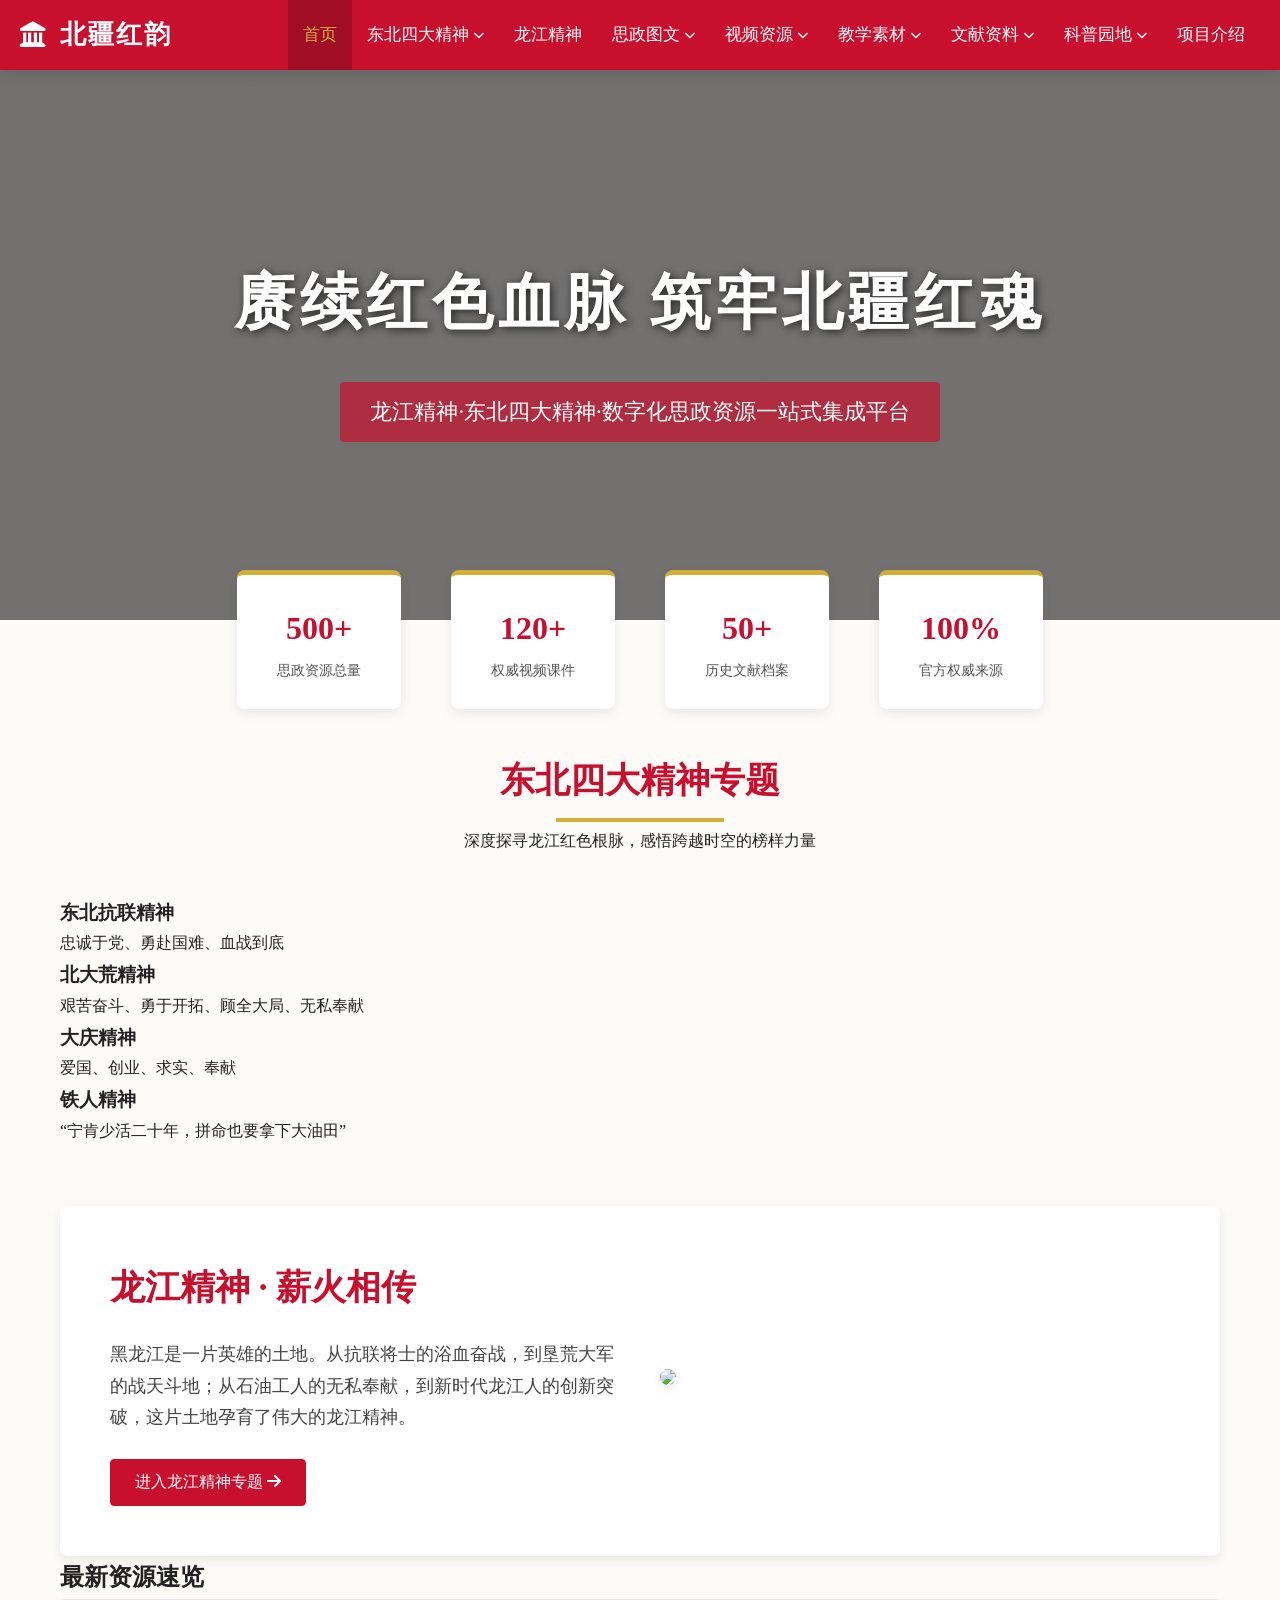
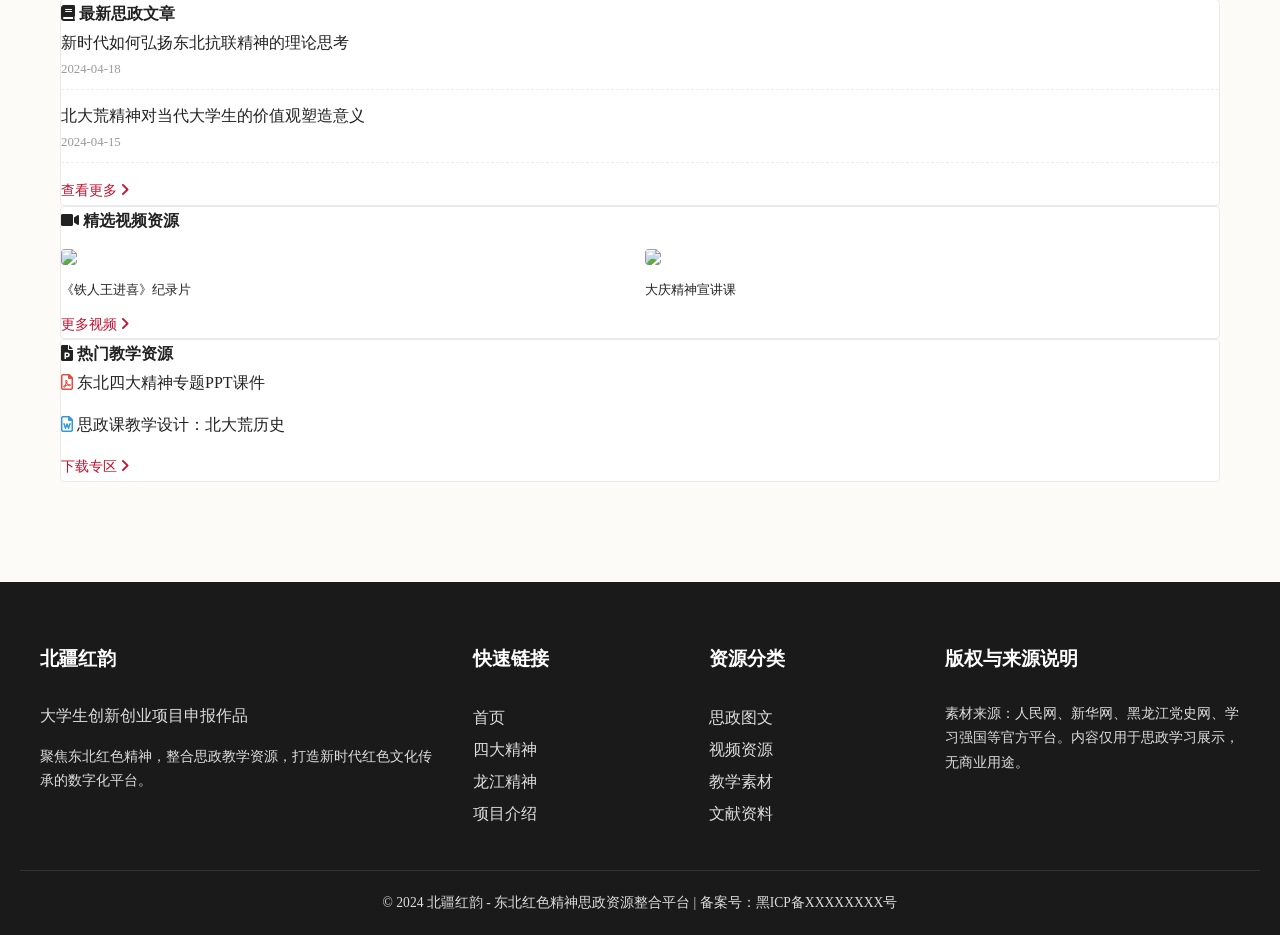
==== index.html @ 24bd0aeb "Initial commit: 北疆红韵大创项目代码" ====
<!DOCTYPE html>
<html lang="zh-CN">
<head>
    <meta charset="UTF-8">
    <meta name="viewport" content="width=device-width, initial-scale=1.0">
    <title>北疆红韵 —— 东北红色精神思政资源整合平台</title>
    <link rel="stylesheet" href="css/style.css">
    <link rel="stylesheet" href="https://cdnjs.cloudflare.com/ajax/libs/font-awesome/6.0.0/css/all.min.css">
    <style>
        /* 首页特有样式 */
        .hero-banner {
            height: 550px;
            background: linear-gradient(rgba(0,0,0,0.55), rgba(0,0,0,0.55)), url('https://images.unsplash.com/photo-1518111713580-07718e268a71?q=80&w=2070&auto=format&fit=crop') center/cover;
            display: flex;
            flex-direction: column;
            justify-content: center;
            align-items: center;
            color: white;
            text-align: center;
            padding: 0 1rem;
        }

        .hero-banner h1 {
            font-size: 3.8rem;
            margin-bottom: 1.5rem;
            text-shadow: 2px 2px 8px rgba(0,0,0,0.7);
            font-weight: 900;
            letter-spacing: 5px;
        }

        .hero-banner p {
            font-size: 1.4rem;
            max-width: 900px;
            background: rgba(200, 16, 46, 0.7);
            padding: 10px 30px;
            border-radius: 4px;
        }

        .quick-stats {
            display: flex;
            justify-content: center;
            gap: 50px;
            margin-top: -50px;
            position: relative;
            z-index: 10;
        }

        .stat-item {
            background: var(--white);
            padding: 25px 40px;
            border-radius: 8px;
            box-shadow: var(--shadow);
            text-align: center;
            border-top: 5px solid var(--secondary-gold);
        }

        .stat-item h3 { font-size: 2rem; color: var(--primary-red); }
        .stat-item p { color: var(--text-mid); font-size: 0.9rem; }
    </style>
</head>
<body>

    <!-- 导航栏 -->
    <nav class="navbar">
        <div class="nav-container">
            <a href="index.html" class="nav-logo">
                <i class="fas fa-landmark"></i> 北疆红韵
            </a>
            <ul class="nav-links">
                <li class="nav-item"><a href="index.html" class="active">首页</a></li>
                <li class="nav-item">
                    <a href="spirit-anti-japanese.html">东北四大精神 <i class="fas fa-chevron-down" style="font-size: 0.7rem; margin-left: 5px;"></i></a>
                    <div class="dropdown-menu">
                        <a href="spirit-anti-japanese.html">抗联精神</a>
                        <a href="spirit-beidahuang.html">北大荒精神</a>
                        <a href="spirit-daqing.html">大庆精神</a>
                        <a href="spirit-ironman.html">铁人精神</a>
                    </div>
                </li>
                <li class="nav-item"><a href="spirit-longjiang.html">龙江精神</a></li>
                <li class="nav-item">
                    <a href="articles.html">思政图文 <i class="fas fa-chevron-down" style="font-size: 0.7rem; margin-left: 5px;"></i></a>
                    <div class="dropdown-menu">
                        <a href="articles.html?cat=theory">理论文章</a>
                        <a href="articles.html?cat=post">学习推文</a>
                        <a href="articles.html?cat=story">红色故事</a>
                        <a href="articles.html?cat=expert">权威解读</a>
                    </div>
                </li>
                <li class="nav-item">
                    <a href="videos.html">视频资源 <i class="fas fa-chevron-down" style="font-size: 0.7rem; margin-left: 5px;"></i></a>
                    <div class="dropdown-menu">
                        <a href="videos.html?cat=micro">思政微课</a>
                        <a href="videos.html?cat=doc">红色纪录片</a>
                        <a href="videos.html?cat=lecture">精神宣讲</a>
                        <a href="videos.html?cat=history">历史影像</a>
                    </div>
                </li>
                <li class="nav-item">
                    <a href="resources.html">教学素材 <i class="fas fa-chevron-down" style="font-size: 0.7rem; margin-left: 5px;"></i></a>
                    <div class="dropdown-menu">
                        <a href="resources.html?cat=plan">思政教案</a>
                        <a href="resources.html?cat=ppt">PPT课件</a>
                        <a href="resources.html?cat=quiz">学习习题</a>
                        <a href="resources.html?cat=outline">备课提纲</a>
                    </div>
                </li>
                <li class="nav-item">
                    <a href="literature.html">文献资料 <i class="fas fa-chevron-down" style="font-size: 0.7rem; margin-left: 5px;"></i></a>
                    <div class="dropdown-menu">
                        <a href="literature.html?cat=doc">历史文献</a>
                        <a href="literature.html?cat=speech">重要论述</a>
                        <a href="literature.html?cat=research">研究摘编</a>
                        <a href="literature.html?cat=archive">档案资料</a>
                    </div>
                </li>
                <li class="nav-item">
                    <a href="classroom.html">科普园地 <i class="fas fa-chevron-down" style="font-size: 0.7rem; margin-left: 5px;"></i></a>
                    <div class="dropdown-menu">
                        <a href="classroom.html?cat=pop">精神小科普</a>
                        <a href="classroom.html?cat=story">人物小故事</a>
                        <a href="classroom.html?cat=qa">知识问答</a>
                        <a href="classroom.html?cat=term">红色词条</a>
                    </div>
                </li>
                <li class="nav-item"><a href="about.html">项目介绍</a></li>
            </ul>
        </div>
    </nav>

    <!-- 轮播图/英雄 Banner -->
    <header class="hero-banner">
        <h1>赓续红色血脉 筑牢北疆红魂</h1>
        <p>龙江精神·东北四大精神·数字化思政资源一站式集成平台</p>
    </header>

    <div class="quick-stats">
        <div class="stat-item">
            <h3>500+</h3>
            <p>思政资源总量</p>
        </div>
        <div class="stat-item">
            <h3>120+</h3>
            <p>权威视频课件</p>
        </div>
        <div class="stat-item">
            <h3>50+</h3>
            <p>历史文献档案</p>
        </div>
        <div class="stat-item">
            <h3>100%</h3>
            <p>官方权威来源</p>
        </div>
    </div>

    <main class="container">
        <!-- 核心专区：四大精神入口 -->
        <section>
            <div class="section-header">
                <h2>东北四大精神专题</h2>
                <p>深度探寻龙江红色根脉，感悟跨越时空的榜样力量</p>
            </div>
            <div class="spirit-grid">
                <a href="spirit-anti-japanese.html" class="spirit-card" style="background-image: url('https://images.unsplash.com/photo-1547841243-eacb14453cd9?q=80&w=2070');">
                    <h3>东北抗联精神</h3>
                    <p>忠诚于党、勇赴国难、血战到底</p>
                </a>
                <a href="spirit-beidahuang.html" class="spirit-card" style="background-image: url('https://images.unsplash.com/photo-1500382017468-9049fed747ef?q=80&w=2070');">
                    <h3>北大荒精神</h3>
                    <p>艰苦奋斗、勇于开拓、顾全大局、无私奉献</p>
                </a>
                <a href="spirit-daqing.html" class="spirit-card" style="background-image: url('https://images.unsplash.com/photo-1516937622178-745583720b1c?q=80&w=2070');">
                    <h3>大庆精神</h3>
                    <p>爱国、创业、求实、奉献</p>
                </a>
                <a href="spirit-ironman.html" class="spirit-card" style="background-image: url('https://images.unsplash.com/photo-1534438327276-14e5300c3a48?q=80&w=2070');">
                    <h3>铁人精神</h3>
                    <p>“宁肯少活二十年，拼命也要拿下大油田”</p>
                </a>
            </div>
        </section>

        <!-- 龙江精神特别呈现 -->
        <section style="margin-top: 60px; background: var(--white); padding: 50px; border-radius: 8px; box-shadow: var(--shadow);">
            <div style="display: flex; align-items: center; gap: 40px;">
                <div style="flex: 1;">
                    <h2 style="color: var(--primary-red); font-size: 2.2rem; margin-bottom: 20px;">龙江精神 · 薪火相传</h2>
                    <p style="font-size: 1.1rem; color: #444; line-height: 1.8;">黑龙江是一片英雄的土地。从抗联将士的浴血奋战，到垦荒大军的战天斗地；从石油工人的无私奉献，到新时代龙江人的创新突破，这片土地孕育了伟大的龙江精神。</p>
                    <a href="spirit-longjiang.html" class="filter-btn active" style="display: inline-block; margin-top: 25px; border-radius: 4px;">进入龙江精神专题 <i class="fas fa-arrow-right"></i></a>
                </div>
                <div style="flex: 1;">
                    <img src="https://images.unsplash.com/photo-1518111713580-07718e268a71?q=80&w=2070" style="width: 100%; border-radius: 8px; box-shadow: var(--shadow);">
                </div>
            </div>
        </section>

        <!-- 内容速览 -->
        <section>
            <h2 class="section-title">最新资源速览</h2>
            <div class="resource-grid">
                <!-- 文章速览 -->
                <div class="card info-card">
                    <h4><i class="fas fa-book"></i> 最新思政文章</h4>
                    <ul style="list-style: none;">
                        <li style="margin-bottom: 0.8rem; border-bottom: 1px dashed #eee; padding-bottom: 0.5rem;">
                            <a href="articles.html">新时代如何弘扬东北抗联精神的理论思考</a>
                            <span style="display: block; font-size: 0.8rem; color: #999;">2024-04-18</span>
                        </li>
                        <li style="margin-bottom: 0.8rem; border-bottom: 1px dashed #eee; padding-bottom: 0.5rem;">
                            <a href="articles.html">北大荒精神对当代大学生的价值观塑造意义</a>
                            <span style="display: block; font-size: 0.8rem; color: #999;">2024-04-15</span>
                        </li>
                    </ul>
                    <a href="articles.html" style="color: var(--primary-red); font-size: 0.9rem;">查看更多 <i class="fas fa-angle-right"></i></a>
                </div>

                <!-- 视频速览 -->
                <div class="card info-card">
                    <h4><i class="fas fa-video"></i> 精选视频资源</h4>
                    <div style="display: flex; gap: 10px; margin-top: 10px;">
                        <div style="flex: 1;">
                            <img src="https://images.unsplash.com/photo-1536440136628-849c177e76a1?q=80&w=1925&auto=format&fit=crop" style="width: 100%; border-radius: 4px;">
                            <p style="font-size: 0.8rem; margin-top: 5px;">《铁人王进喜》纪录片</p>
                        </div>
                        <div style="flex: 1;">
                            <img src="https://images.unsplash.com/photo-1485846234645-a62644f84728?q=80&w=2059&auto=format&fit=crop" style="width: 100%; border-radius: 4px;">
                            <p style="font-size: 0.8rem; margin-top: 5px;">大庆精神宣讲课</p>
                        </div>
                    </div>
                    <a href="videos.html" style="color: var(--primary-red); font-size: 0.9rem; display: block; margin-top: 10px;">更多视频 <i class="fas fa-angle-right"></i></a>
                </div>

                <!-- 教学资源 -->
                <div class="card info-card">
                    <h4><i class="fas fa-file-powerpoint"></i> 热门教学资源</h4>
                    <ul style="list-style: none;">
                        <li style="margin-bottom: 0.8rem;">
                            <i class="far fa-file-pdf" style="color: #e74c3c;"></i> 东北四大精神专题PPT课件
                        </li>
                        <li style="margin-bottom: 0.8rem;">
                            <i class="far fa-file-word" style="color: #3498db;"></i> 思政课教学设计：北大荒历史
                        </li>
                    </ul>
                    <a href="resources.html" style="color: var(--primary-red); font-size: 0.9rem;">下载专区 <i class="fas fa-angle-right"></i></a>
                </div>
            </div>
        </section>
    </main>

    <footer class="footer">
        <div class="footer-grid">
            <div>
                <h4>北疆红韵</h4>
                <p>大学生创新创业项目申报作品</p>
                <p style="margin-top: 15px; font-size: 0.9rem; line-height: 1.6;">聚焦东北红色精神，整合思政教学资源，打造新时代红色文化传承的数字化平台。</p>
            </div>
            <div>
                <h4>快速链接</h4>
                <ul style="list-style: none; line-height: 2;">
                    <li><a href="index.html">首页</a></li>
                    <li><a href="spirit-anti-japanese.html">四大精神</a></li>
                    <li><a href="spirit-longjiang.html">龙江精神</a></li>
                    <li><a href="about.html">项目介绍</a></li>
                </ul>
            </div>
            <div>
                <h4>资源分类</h4>
                <ul style="list-style: none; line-height: 2;">
                    <li><a href="articles.html">思政图文</a></li>
                    <li><a href="videos.html">视频资源</a></li>
                    <li><a href="resources.html">教学素材</a></li>
                    <li><a href="literature.html">文献资料</a></li>
                </ul>
            </div>
            <div>
                <h4>版权与来源说明</h4>
                <p style="font-size: 0.85rem;">素材来源：人民网、新华网、黑龙江党史网、学习强国等官方平台。内容仅用于思政学习展示，无商业用途。</p>
            </div>
        </div>
        <div class="footer-bottom">
            <p>&copy; 2024 北疆红韵 - 东北红色精神思政资源整合平台 | 备案号：黑ICP备XXXXXXXX号</p>
        </div>
    </footer>

    <script src="js/main.js"></script>
</body>
</html>
---- css/style.css ----
/* 
 * 北疆红韵 - 核心样式表 (大创项目深度细化版)
 */

:root {
    --primary-red: #C8102E;      /* 中国红 */
    --primary-dark: #A00D25;     /* 深红 */
    --secondary-gold: #D4AF37;   /* 金色 */
    --bg-beige: #FDFBF7;         /* 浅米白背景 */
    --text-dark: #222222;        /* 深灰文字 */
    --text-mid: #555555;         /* 中灰文字 */
    --text-light: #888888;       /* 浅灰文字 */
    --deep-blue: #003366;        /* 辅助深蓝 */
    --white: #FFFFFF;
    --border-color: #EAEAEA;
    --shadow: 0 4px 12px rgba(0,0,0,0.08);
}

* {
    margin: 0;
    padding: 0;
    box-sizing: border-box;
}

body {
    font-family: "Source Han Serif SC", "SimSun", "Microsoft YaHei", serif;
    background-color: var(--bg-beige);
    color: var(--text-dark);
    line-height: 1.8;
}

a {
    text-decoration: none;
    color: inherit;
    transition: all 0.3s ease;
}

/* 导航栏 */
.navbar {
    background-color: var(--primary-red);
    color: var(--white);
    padding: 0;
    position: sticky;
    top: 0;
    z-index: 1000;
    box-shadow: 0 2px 15px rgba(0,0,0,0.15);
}

.nav-container {
    max-width: 1300px;
    margin: 0 auto;
    display: flex;
    justify-content: space-between;
    align-items: center;
    height: 70px;
    padding: 0 20px;
}

.nav-logo {
    font-size: 1.6rem;
    font-weight: 900;
    display: flex;
    align-items: center;
    gap: 12px;
    letter-spacing: 2px;
}

.nav-links {
    display: flex;
    height: 100%;
}

.nav-item {
    position: relative;
    height: 100%;
    display: flex;
    align-items: center;
}

.nav-item > a {
    padding: 0 15px;
    height: 100%;
    display: flex;
    align-items: center;
    font-size: 1.05rem;
    font-weight: 500;
}

.nav-item:hover > a, .nav-item > a.active {
    background-color: var(--primary-dark);
    color: var(--secondary-gold);
}

/* 下拉菜单 */
.dropdown-menu {
    position: absolute;
    top: 70px;
    left: 0;
    background: var(--white);
    min-width: 180px;
    box-shadow: var(--shadow);
    display: none;
    border-top: 3px solid var(--secondary-gold);
}

.nav-item:hover .dropdown-menu {
    display: block;
    animation: fadeIn 0.3s ease;
}

.dropdown-menu a {
    color: var(--text-dark);
    padding: 12px 20px;
    display: block;
    border-bottom: 1px solid var(--border-color);
    font-size: 0.95rem;
}

.dropdown-menu a:hover {
    background-color: #FFF5F5;
    color: var(--primary-red);
    padding-left: 25px;
}

@keyframes fadeIn {
    from { opacity: 0; transform: translateY(10px); }
    to { opacity: 1; transform: translateY(0); }
}

/* 通用布局 */
.container {
    max-width: 1200px;
    margin: 0 auto;
    padding: 40px 20px;
}

.section-header {
    text-align: center;
    margin-bottom: 40px;
}

.section-header h2 {
    font-size: 2.2rem;
    color: var(--primary-red);
    margin-bottom: 15px;
    position: relative;
    display: inline-block;
}

.section-header h2::after {
    content: '';
    position: absolute;
    bottom: -10px;
    left: 20%;
    width: 60%;
    height: 4px;
    background: var(--secondary-gold);
}

/* 内容卡片 */
.card {
    background: var(--white);
    border-radius: 4px;
    border: 1px solid var(--border-color);
    transition: all 0.4s cubic-bezier(0.165, 0.84, 0.44, 1);
}

.card:hover {
    transform: translateY(-8px);
    box-shadow: 0 12px 24px rgba(0,0,0,0.12);
}

/* 分类筛选器 */
.filter-tabs {
    display: flex;
    justify-content: center;
    gap: 15px;
    margin-bottom: 30px;
    flex-wrap: wrap;
}

.filter-btn {
    padding: 8px 24px;
    border-radius: 30px;
    border: 1px solid var(--primary-red);
    color: var(--primary-red);
    background: transparent;
    cursor: pointer;
    font-size: 1rem;
}

.filter-btn.active, .filter-btn:hover {
    background: var(--primary-red);
    color: var(--white);
}

/* 返回顶部 */
#back-to-top {
    position: fixed;
    bottom: 40px;
    right: 40px;
    width: 50px;
    height: 50px;
    background: var(--primary-red);
    color: var(--white);
    border-radius: 50%;
    display: flex;
    justify-content: center;
    align-items: center;
    cursor: pointer;
    opacity: 0;
    transition: 0.3s;
    z-index: 999;
}

#back-to-top.show {
    opacity: 1;
}

/* 底部 */
.footer {
    background-color: #1a1a1a;
    color: #ddd;
    padding: 60px 20px 20px;
    margin-top: 60px;
}

.footer-grid {
    max-width: 1200px;
    margin: 0 auto;
    display: grid;
    grid-template-columns: 2fr 1fr 1fr 1.5fr;
    gap: 40px;
}

.footer h4 {
    color: var(--white);
    margin-bottom: 25px;
    font-size: 1.2rem;
}

.footer-bottom {
    border-top: 1px solid #333;
    padding-top: 20px;
    margin-top: 40px;
    text-align: center;
    font-size: 0.85rem;
}

/* 响应式 */
@media (max-width: 992px) {
    .footer-grid {
        grid-template-columns: 1fr 1fr;
    }
}

@media (max-width: 768px) {
    .nav-links {
        display: none;
    }
    .footer-grid {
        grid-template-columns: 1fr;
    }
}
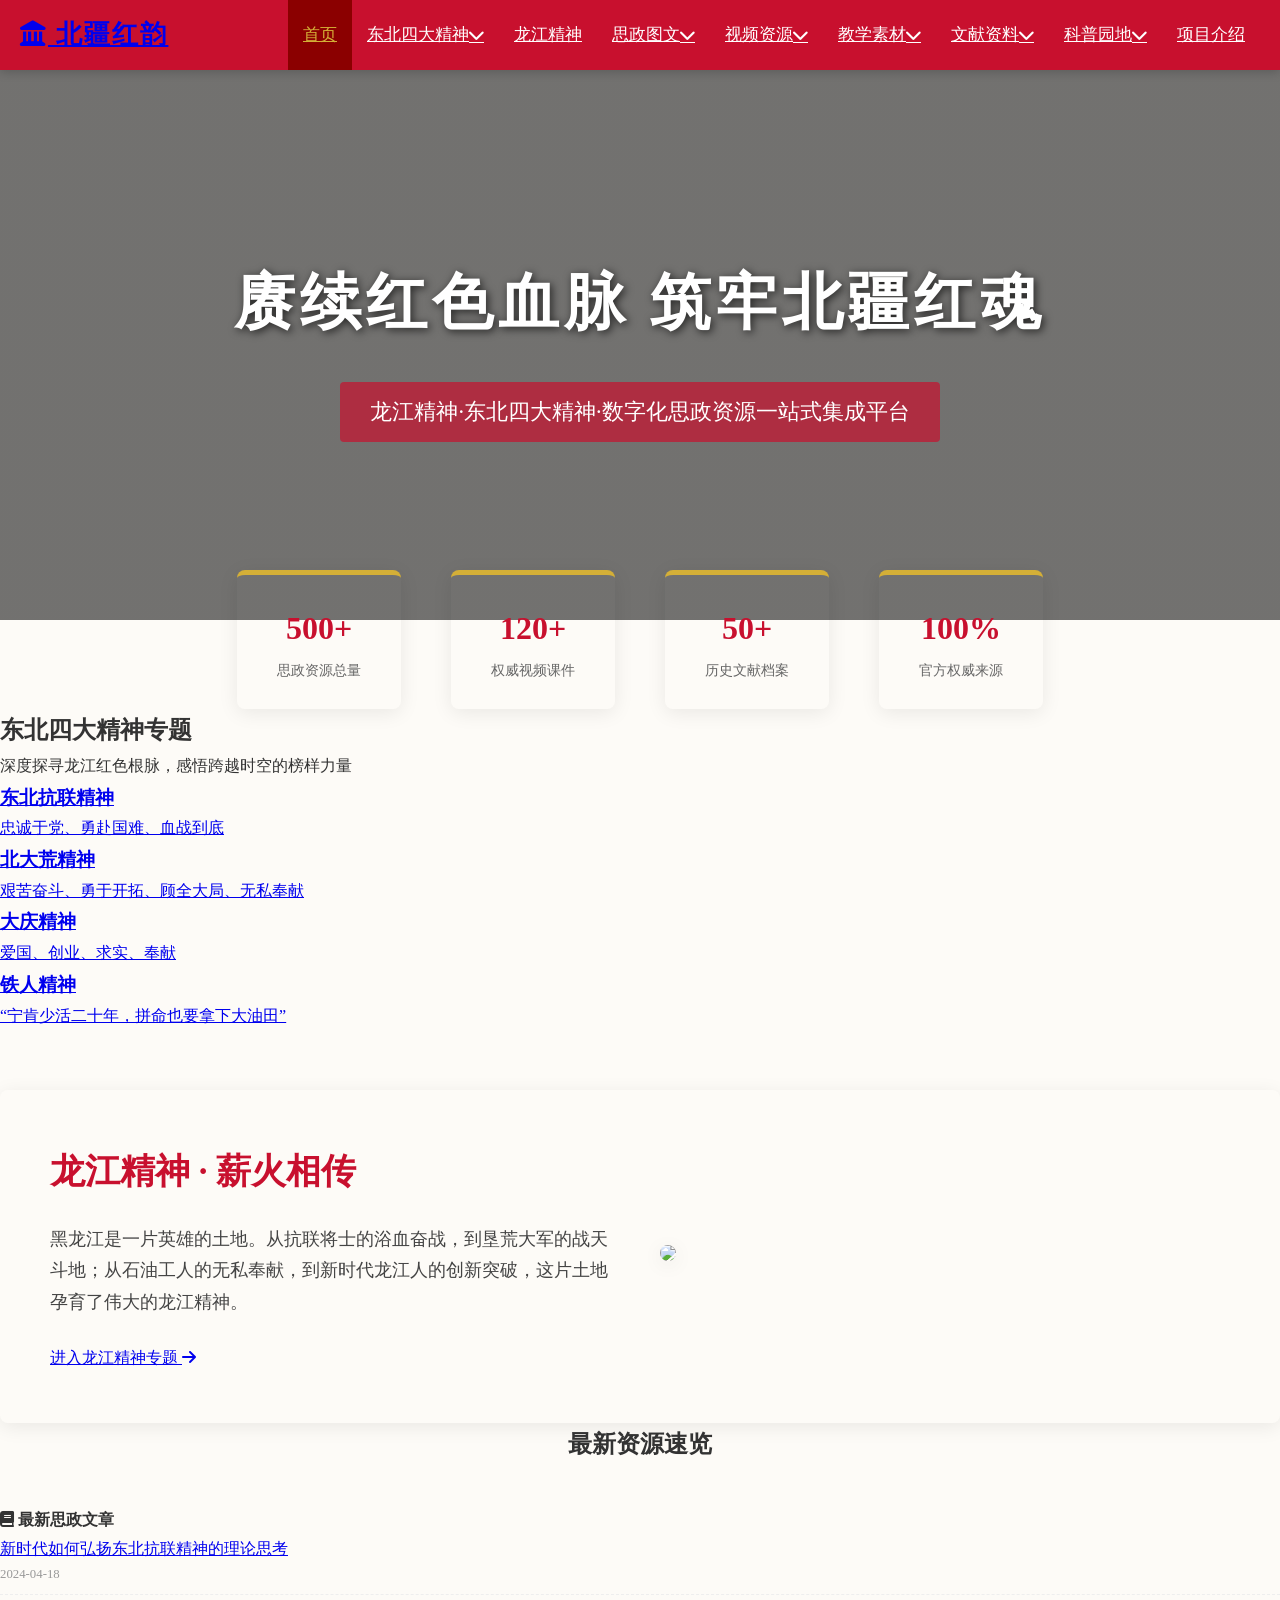
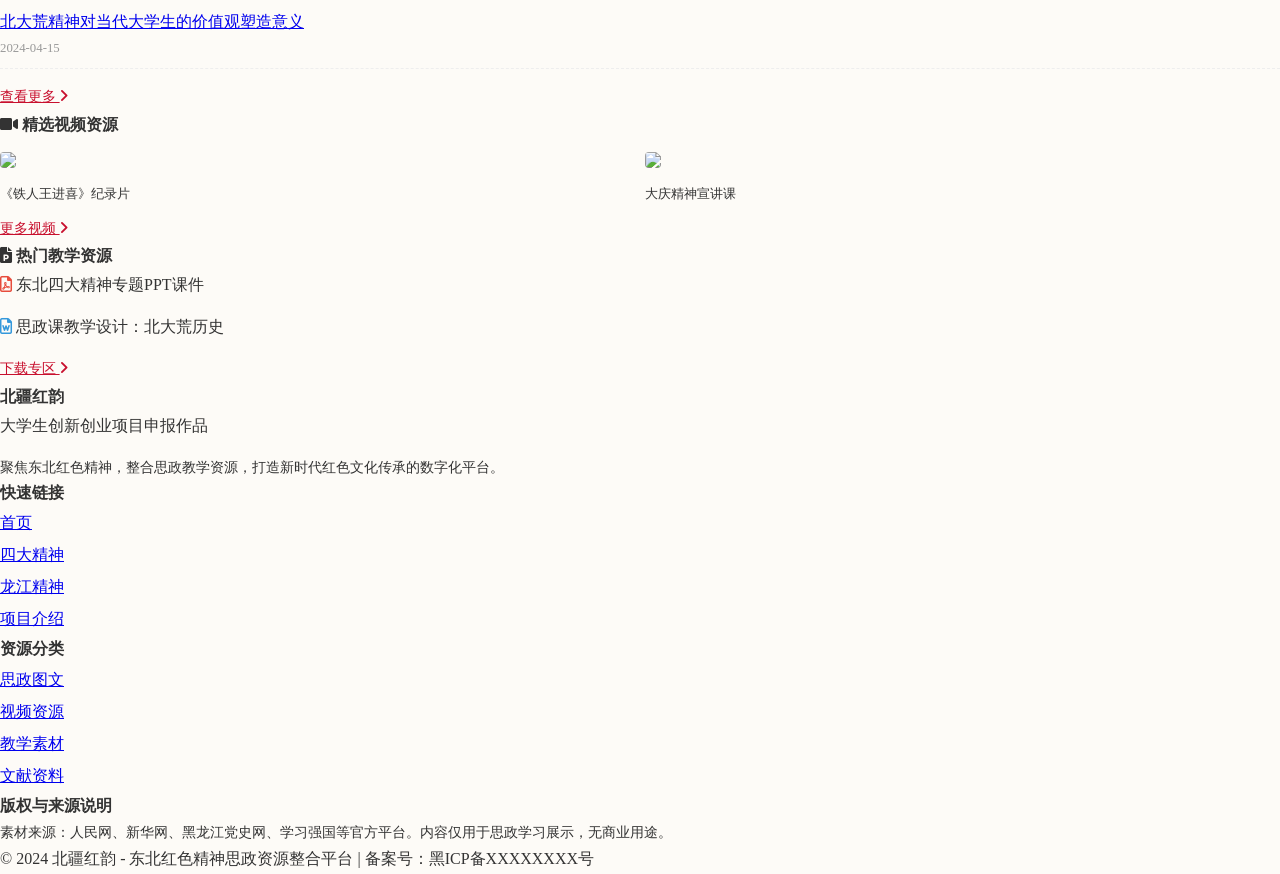
==== commit bdfd8bb4: "Extreme refinement of the Northern Frontier Red Soul website" ====
--- a/index.html
+++ b/index.html
@@ -63,14 +63,12 @@
     <!-- 导航栏 -->
     <nav class="navbar">
         <div class="nav-container">
-            <a href="index.html" class="nav-logo">
-                <i class="fas fa-landmark"></i> 北疆红韵
-            </a>
+            <a href="index.html" class="nav-logo"><i class="fas fa-landmark"></i> 北疆红韵</a>
             <ul class="nav-links">
                 <li class="nav-item"><a href="index.html" class="active">首页</a></li>
                 <li class="nav-item">
-                    <a href="spirit-anti-japanese.html">东北四大精神 <i class="fas fa-chevron-down" style="font-size: 0.7rem; margin-left: 5px;"></i></a>
-                    <div class="dropdown-menu">
+                    <a href="spirit-anti-japanese.html">东北四大精神 <i class="fas fa-chevron-down"></i></a>
+                    <div class="dropdown">
                         <a href="spirit-anti-japanese.html">抗联精神</a>
                         <a href="spirit-beidahuang.html">北大荒精神</a>
                         <a href="spirit-daqing.html">大庆精神</a>
@@ -79,8 +77,8 @@
                 </li>
                 <li class="nav-item"><a href="spirit-longjiang.html">龙江精神</a></li>
                 <li class="nav-item">
-                    <a href="articles.html">思政图文 <i class="fas fa-chevron-down" style="font-size: 0.7rem; margin-left: 5px;"></i></a>
-                    <div class="dropdown-menu">
+                    <a href="articles.html">思政图文 <i class="fas fa-chevron-down"></i></a>
+                    <div class="dropdown">
                         <a href="articles.html?cat=theory">理论文章</a>
                         <a href="articles.html?cat=post">学习推文</a>
                         <a href="articles.html?cat=story">红色故事</a>
@@ -88,8 +86,8 @@
                     </div>
                 </li>
                 <li class="nav-item">
-                    <a href="videos.html">视频资源 <i class="fas fa-chevron-down" style="font-size: 0.7rem; margin-left: 5px;"></i></a>
-                    <div class="dropdown-menu">
+                    <a href="videos.html">视频资源 <i class="fas fa-chevron-down"></i></a>
+                    <div class="dropdown">
                         <a href="videos.html?cat=micro">思政微课</a>
                         <a href="videos.html?cat=doc">红色纪录片</a>
                         <a href="videos.html?cat=lecture">精神宣讲</a>
@@ -97,8 +95,8 @@
                     </div>
                 </li>
                 <li class="nav-item">
-                    <a href="resources.html">教学素材 <i class="fas fa-chevron-down" style="font-size: 0.7rem; margin-left: 5px;"></i></a>
-                    <div class="dropdown-menu">
+                    <a href="resources.html">教学素材 <i class="fas fa-chevron-down"></i></a>
+                    <div class="dropdown">
                         <a href="resources.html?cat=plan">思政教案</a>
                         <a href="resources.html?cat=ppt">PPT课件</a>
                         <a href="resources.html?cat=quiz">学习习题</a>
@@ -106,8 +104,8 @@
                     </div>
                 </li>
                 <li class="nav-item">
-                    <a href="literature.html">文献资料 <i class="fas fa-chevron-down" style="font-size: 0.7rem; margin-left: 5px;"></i></a>
-                    <div class="dropdown-menu">
+                    <a href="literature.html">文献资料 <i class="fas fa-chevron-down"></i></a>
+                    <div class="dropdown">
                         <a href="literature.html?cat=doc">历史文献</a>
                         <a href="literature.html?cat=speech">重要论述</a>
                         <a href="literature.html?cat=research">研究摘编</a>
@@ -115,8 +113,8 @@
                     </div>
                 </li>
                 <li class="nav-item">
-                    <a href="classroom.html">科普园地 <i class="fas fa-chevron-down" style="font-size: 0.7rem; margin-left: 5px;"></i></a>
-                    <div class="dropdown-menu">
+                    <a href="classroom.html">科普园地 <i class="fas fa-chevron-down"></i></a>
+                    <div class="dropdown">
                         <a href="classroom.html?cat=pop">精神小科普</a>
                         <a href="classroom.html?cat=story">人物小故事</a>
                         <a href="classroom.html?cat=qa">知识问答</a>
--- a/css/style.css
+++ b/css/style.css
@@ -1,49 +1,72 @@
 /* 
- * 北疆红韵 - 核心样式表 (大创项目深度细化版)
+ * 北疆红韵 - 核心样式表 (极致精细重构版)
  */
 
 :root {
     --primary-red: #C8102E;      /* 中国红 */
-    --primary-dark: #A00D25;     /* 深红 */
+    --primary-dark: #8B0000;     /* 深红 */
     --secondary-gold: #D4AF37;   /* 金色 */
-    --bg-beige: #FDFBF7;         /* 浅米白背景 */
-    --text-dark: #222222;        /* 深灰文字 */
-    --text-mid: #555555;         /* 中灰文字 */
-    --text-light: #888888;       /* 浅灰文字 */
-    --deep-blue: #003366;        /* 辅助深蓝 */
-    --white: #FFFFFF;
-    --border-color: #EAEAEA;
-    --shadow: 0 4px 12px rgba(0,0,0,0.08);
-}
-
-* {
-    margin: 0;
-    padding: 0;
-    box-sizing: border-box;
-}
+    --bg-beige: #FDFBF7;         /* 米白 */
+    --text-dark: #333333;        /* 深灰 */
+    --text-mid: #666666;         /* 中灰 */
+    --text-light: #999999;       /* 浅灰 */
+    --border: #EEEEEE;
+    --shadow: 0 4px 20px rgba(0,0,0,0.08);
+}
+
+* { margin: 0; padding: 0; box-sizing: border-box; }
 
 body {
-    font-family: "Source Han Serif SC", "SimSun", "Microsoft YaHei", serif;
+    font-family: "Source Han Serif SC", "SimSun", serif;
     background-color: var(--bg-beige);
     color: var(--text-dark);
     line-height: 1.8;
 }
 
-a {
-    text-decoration: none;
-    color: inherit;
-    transition: all 0.3s ease;
+/* 统一布局模块样式 */
+.unified-section {
+    padding: 60px 0;
+    border-bottom: 1px solid var(--border);
+}
+
+.unified-section:nth-child(even) {
+    background-color: #FFFFFF;
+}
+
+.section-container {
+    max-width: 1200px;
+    margin: 0 auto;
+    padding: 0 20px;
+}
+
+.section-title {
+    text-align: center;
+    margin-bottom: 40px;
+}
+
+.section-title h2 {
+    font-size: 2.2rem;
+    color: var(--primary-red);
+    margin-bottom: 10px;
+    letter-spacing: 2px;
+}
+
+.section-title .divider {
+    width: 60px;
+    height: 4px;
+    background: var(--secondary-gold);
+    margin: 0 auto;
 }
 
 /* 导航栏 */
 .navbar {
     background-color: var(--primary-red);
-    color: var(--white);
-    padding: 0;
+    color: white;
+    height: 70px;
     position: sticky;
     top: 0;
-    z-index: 1000;
-    box-shadow: 0 2px 15px rgba(0,0,0,0.15);
+    z-index: 2000;
+    box-shadow: 0 2px 10px rgba(0,0,0,0.2);
 }
 
 .nav-container {
@@ -52,147 +75,165 @@
     display: flex;
     justify-content: space-between;
     align-items: center;
-    height: 70px;
+    height: 100%;
     padding: 0 20px;
 }
 
-.nav-logo {
-    font-size: 1.6rem;
-    font-weight: 900;
-    display: flex;
-    align-items: center;
-    gap: 12px;
-    letter-spacing: 2px;
-}
-
-.nav-links {
-    display: flex;
-    height: 100%;
-}
-
-.nav-item {
-    position: relative;
-    height: 100%;
-    display: flex;
-    align-items: center;
-}
+.nav-logo { font-size: 1.6rem; font-weight: bold; letter-spacing: 2px; }
+
+.nav-links { display: flex; height: 100%; list-style: none; }
+
+.nav-item { position: relative; height: 100%; }
 
 .nav-item > a {
+    display: flex;
+    align-items: center;
     padding: 0 15px;
     height: 100%;
-    display: flex;
-    align-items: center;
+    color: white;
     font-size: 1.05rem;
-    font-weight: 500;
+    transition: 0.3s;
 }
 
 .nav-item:hover > a, .nav-item > a.active {
-    background-color: var(--primary-dark);
+    background: var(--primary-dark);
     color: var(--secondary-gold);
 }
 
-/* 下拉菜单 */
-.dropdown-menu {
+.dropdown {
     position: absolute;
     top: 70px;
     left: 0;
-    background: var(--white);
-    min-width: 180px;
+    background: white;
+    min-width: 200px;
     box-shadow: var(--shadow);
     display: none;
     border-top: 3px solid var(--secondary-gold);
 }
 
-.nav-item:hover .dropdown-menu {
+.nav-item:hover .dropdown { display: block; animation: navFade 0.3s ease; }
+
+.dropdown a {
     display: block;
-    animation: fadeIn 0.3s ease;
-}
-
-.dropdown-menu a {
+    padding: 12px 20px;
     color: var(--text-dark);
-    padding: 12px 20px;
-    display: block;
-    border-bottom: 1px solid var(--border-color);
+    border-bottom: 1px solid #F5F5F5;
     font-size: 0.95rem;
 }
 
-.dropdown-menu a:hover {
-    background-color: #FFF5F5;
-    color: var(--primary-red);
-    padding-left: 25px;
-}
-
-@keyframes fadeIn {
-    from { opacity: 0; transform: translateY(10px); }
-    to { opacity: 1; transform: translateY(0); }
-}
-
-/* 通用布局 */
-.container {
-    max-width: 1200px;
-    margin: 0 auto;
-    padding: 40px 20px;
-}
-
-.section-header {
+.dropdown a:hover { background: #FFF5F5; color: var(--primary-red); padding-left: 25px; }
+
+@keyframes navFade { from { opacity: 0; transform: translateY(10px); } to { opacity: 1; transform: translateY(0); } }
+
+/* 轮播/Banner */
+.page-banner {
+    height: 400px;
+    background-size: cover;
+    background-position: center;
+    position: relative;
+    display: flex;
+    align-items: center;
+    justify-content: center;
+    color: white;
     text-align: center;
-    margin-bottom: 40px;
-}
-
-.section-header h2 {
-    font-size: 2.2rem;
-    color: var(--primary-red);
-    margin-bottom: 15px;
+}
+
+.page-banner::before {
+    content: '';
+    position: absolute;
+    top: 0; left: 0; right: 0; bottom: 0;
+    background: rgba(0,0,0,0.5);
+}
+
+.banner-content { position: relative; z-index: 10; }
+.banner-content h1 { font-size: 3.5rem; margin-bottom: 15px; letter-spacing: 4px; }
+.banner-content p { font-size: 1.3rem; opacity: 0.9; }
+
+/* 人物卡片 */
+.people-grid {
+    display: grid;
+    grid-template-columns: repeat(auto-fit, minmax(350px, 1fr));
+    gap: 30px;
+}
+
+.people-card {
+    background: white;
+    border-radius: 8px;
+    overflow: hidden;
+    display: flex;
+    flex-direction: column;
+    box-shadow: var(--shadow);
+    transition: 0.4s;
+}
+
+.people-card:hover { transform: translateY(-10px); }
+
+.people-img { height: 280px; width: 100%; object-fit: cover; }
+
+.people-info { padding: 25px; }
+.people-info h3 { color: var(--primary-red); margin-bottom: 10px; font-size: 1.5rem; }
+.people-info .role { color: var(--secondary-gold); font-weight: bold; margin-bottom: 15px; display: block; }
+.people-info p { color: var(--text-mid); font-size: 0.95rem; line-height: 1.7; }
+
+/* 视频播放器嵌入 */
+.video-container {
     position: relative;
-    display: inline-block;
-}
-
-.section-header h2::after {
-    content: '';
-    position: absolute;
-    bottom: -10px;
-    left: 20%;
-    width: 60%;
-    height: 4px;
-    background: var(--secondary-gold);
-}
-
-/* 内容卡片 */
-.card {
-    background: var(--white);
-    border-radius: 4px;
-    border: 1px solid var(--border-color);
-    transition: all 0.4s cubic-bezier(0.165, 0.84, 0.44, 1);
-}
-
-.card:hover {
-    transform: translateY(-8px);
-    box-shadow: 0 12px 24px rgba(0,0,0,0.12);
-}
-
-/* 分类筛选器 */
-.filter-tabs {
-    display: flex;
+    padding-bottom: 56.25%;
+    height: 0;
+    overflow: hidden;
+    border-radius: 8px;
+    background: #000;
+}
+
+.video-container iframe, .video-container video {
+    position: absolute;
+    top: 0; left: 0; width: 100%; height: 100%;
+}
+
+/* 视频卡片 */
+.video-card {
+    background: white;
+    border-radius: 8px;
+    overflow: hidden;
+    box-shadow: var(--shadow);
+}
+
+.video-thumb {
+    position: relative;
+    height: 200px;
+    cursor: pointer;
+}
+
+.video-thumb img { width: 100%; height: 100%; object-fit: cover; }
+
+.play-overlay {
+    position: absolute;
+    top: 0; left: 0; width: 100%; height: 100%;
+    background: rgba(0,0,0,0.3);
+    display: flex;
+    align-items: center;
     justify-content: center;
-    gap: 15px;
-    margin-bottom: 30px;
-    flex-wrap: wrap;
-}
-
-.filter-btn {
-    padding: 8px 24px;
-    border-radius: 30px;
-    border: 1px solid var(--primary-red);
-    color: var(--primary-red);
-    background: transparent;
-    cursor: pointer;
-    font-size: 1rem;
-}
-
-.filter-btn.active, .filter-btn:hover {
-    background: var(--primary-red);
-    color: var(--white);
-}
+    color: white;
+    font-size: 3.5rem;
+    transition: 0.3s;
+}
+
+.video-thumb:hover .play-overlay { background: rgba(200, 16, 46, 0.5); transform: scale(1.05); }
+
+/* 文章列表 */
+.article-list { display: grid; gap: 20px; }
+.article-item {
+    background: white;
+    padding: 25px;
+    border-radius: 8px;
+    border-left: 5px solid var(--primary-red);
+    box-shadow: var(--shadow);
+    transition: 0.3s;
+}
+.article-item:hover { transform: translateX(10px); background: #FFF9F9; }
+.article-item h4 { font-size: 1.25rem; margin-bottom: 10px; }
+.article-item .meta { color: var(--text-light); font-size: 0.85rem; margin-bottom: 15px; }
+.article-item p { color: var(--text-mid); font-size: 0.95rem; }
 
 /* 返回顶部 */
 #back-to-top {
@@ -202,63 +243,21 @@
     width: 50px;
     height: 50px;
     background: var(--primary-red);
-    color: var(--white);
+    color: white;
     border-radius: 50%;
     display: flex;
+    align-items: center;
     justify-content: center;
-    align-items: center;
     cursor: pointer;
     opacity: 0;
-    transition: 0.3s;
-    z-index: 999;
-}
-
-#back-to-top.show {
-    opacity: 1;
-}
-
-/* 底部 */
-.footer {
-    background-color: #1a1a1a;
-    color: #ddd;
-    padding: 60px 20px 20px;
-    margin-top: 60px;
-}
-
-.footer-grid {
-    max-width: 1200px;
-    margin: 0 auto;
-    display: grid;
-    grid-template-columns: 2fr 1fr 1fr 1.5fr;
-    gap: 40px;
-}
-
-.footer h4 {
-    color: var(--white);
-    margin-bottom: 25px;
-    font-size: 1.2rem;
-}
-
-.footer-bottom {
-    border-top: 1px solid #333;
-    padding-top: 20px;
-    margin-top: 40px;
-    text-align: center;
-    font-size: 0.85rem;
-}
+    transition: 0.4s;
+    z-index: 1000;
+}
+#back-to-top.show { opacity: 1; }
 
 /* 响应式 */
-@media (max-width: 992px) {
-    .footer-grid {
-        grid-template-columns: 1fr 1fr;
-    }
-}
-
 @media (max-width: 768px) {
-    .nav-links {
-        display: none;
-    }
-    .footer-grid {
-        grid-template-columns: 1fr;
-    }
-}
+    .banner-content h1 { font-size: 2.2rem; }
+    .people-grid { grid-template-columns: 1fr; }
+    .nav-links { display: none; } /* 移动端需通过JS切换菜单 */
+}
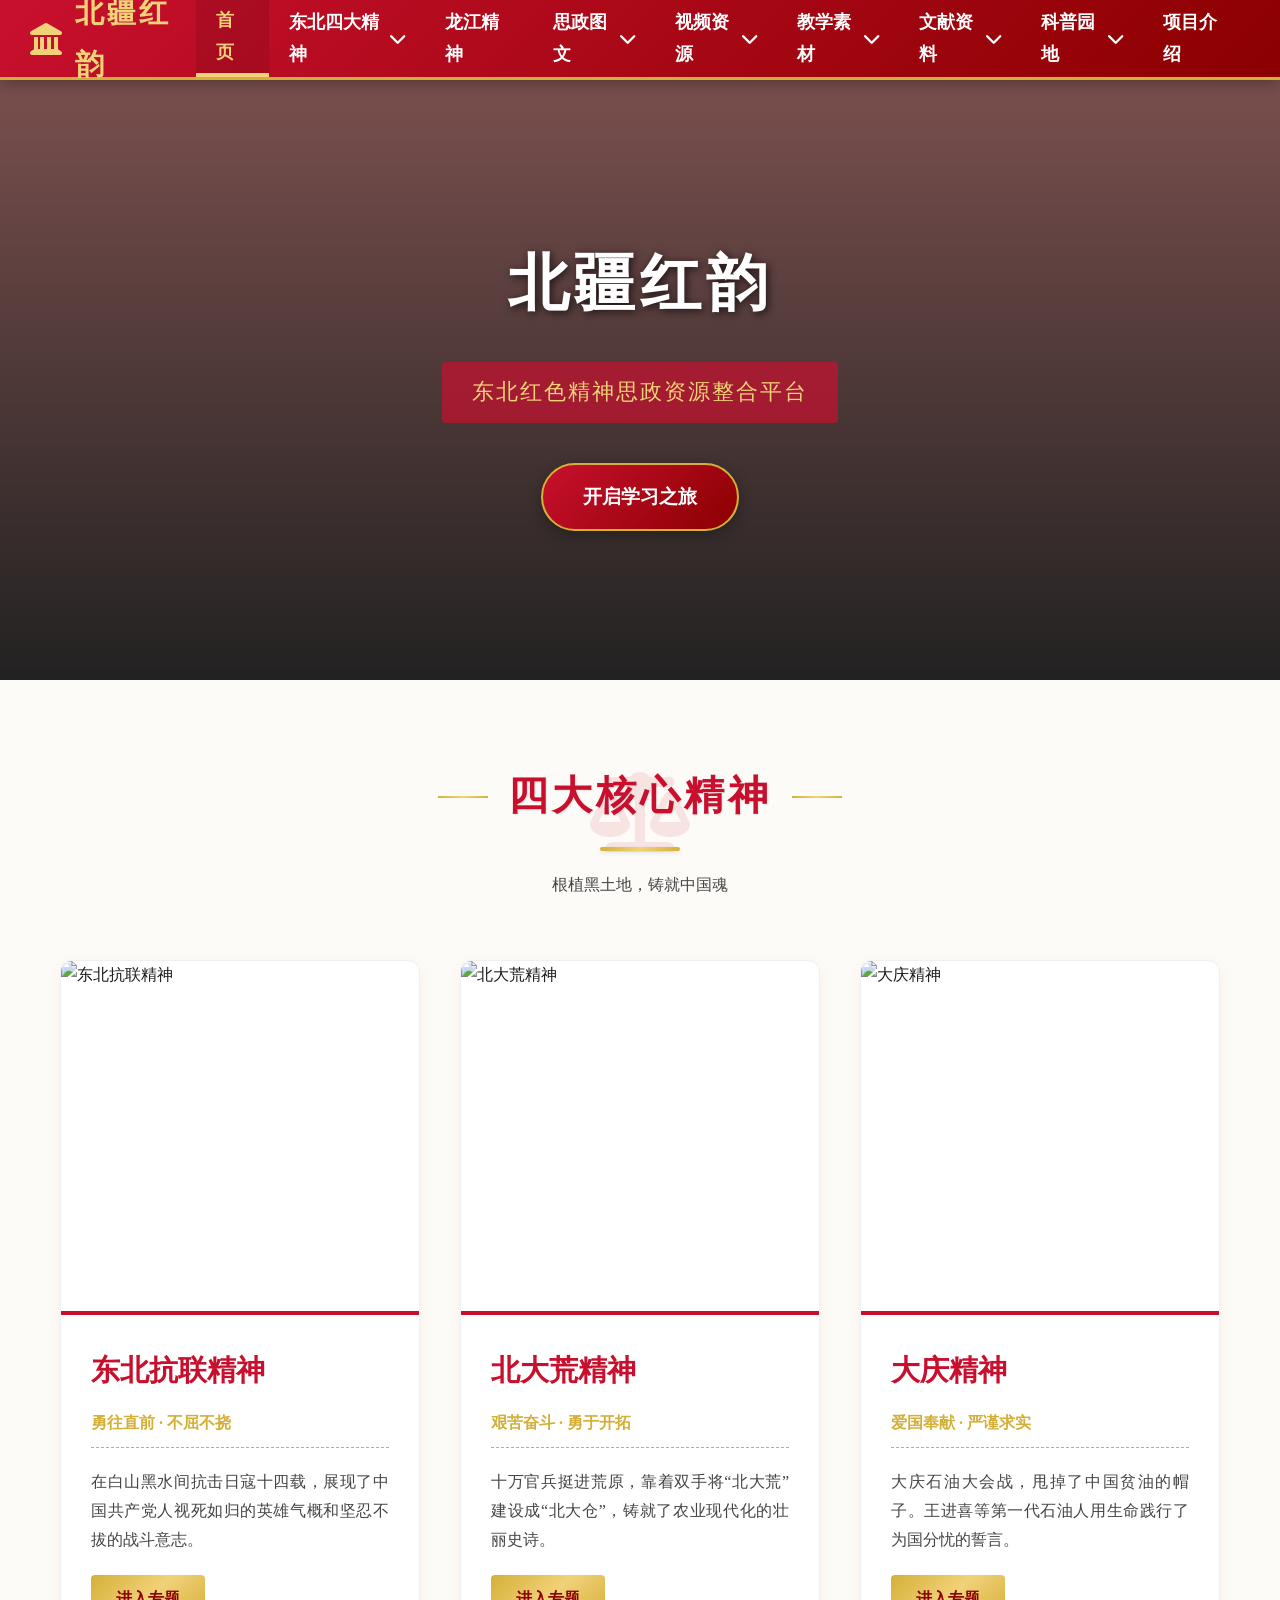
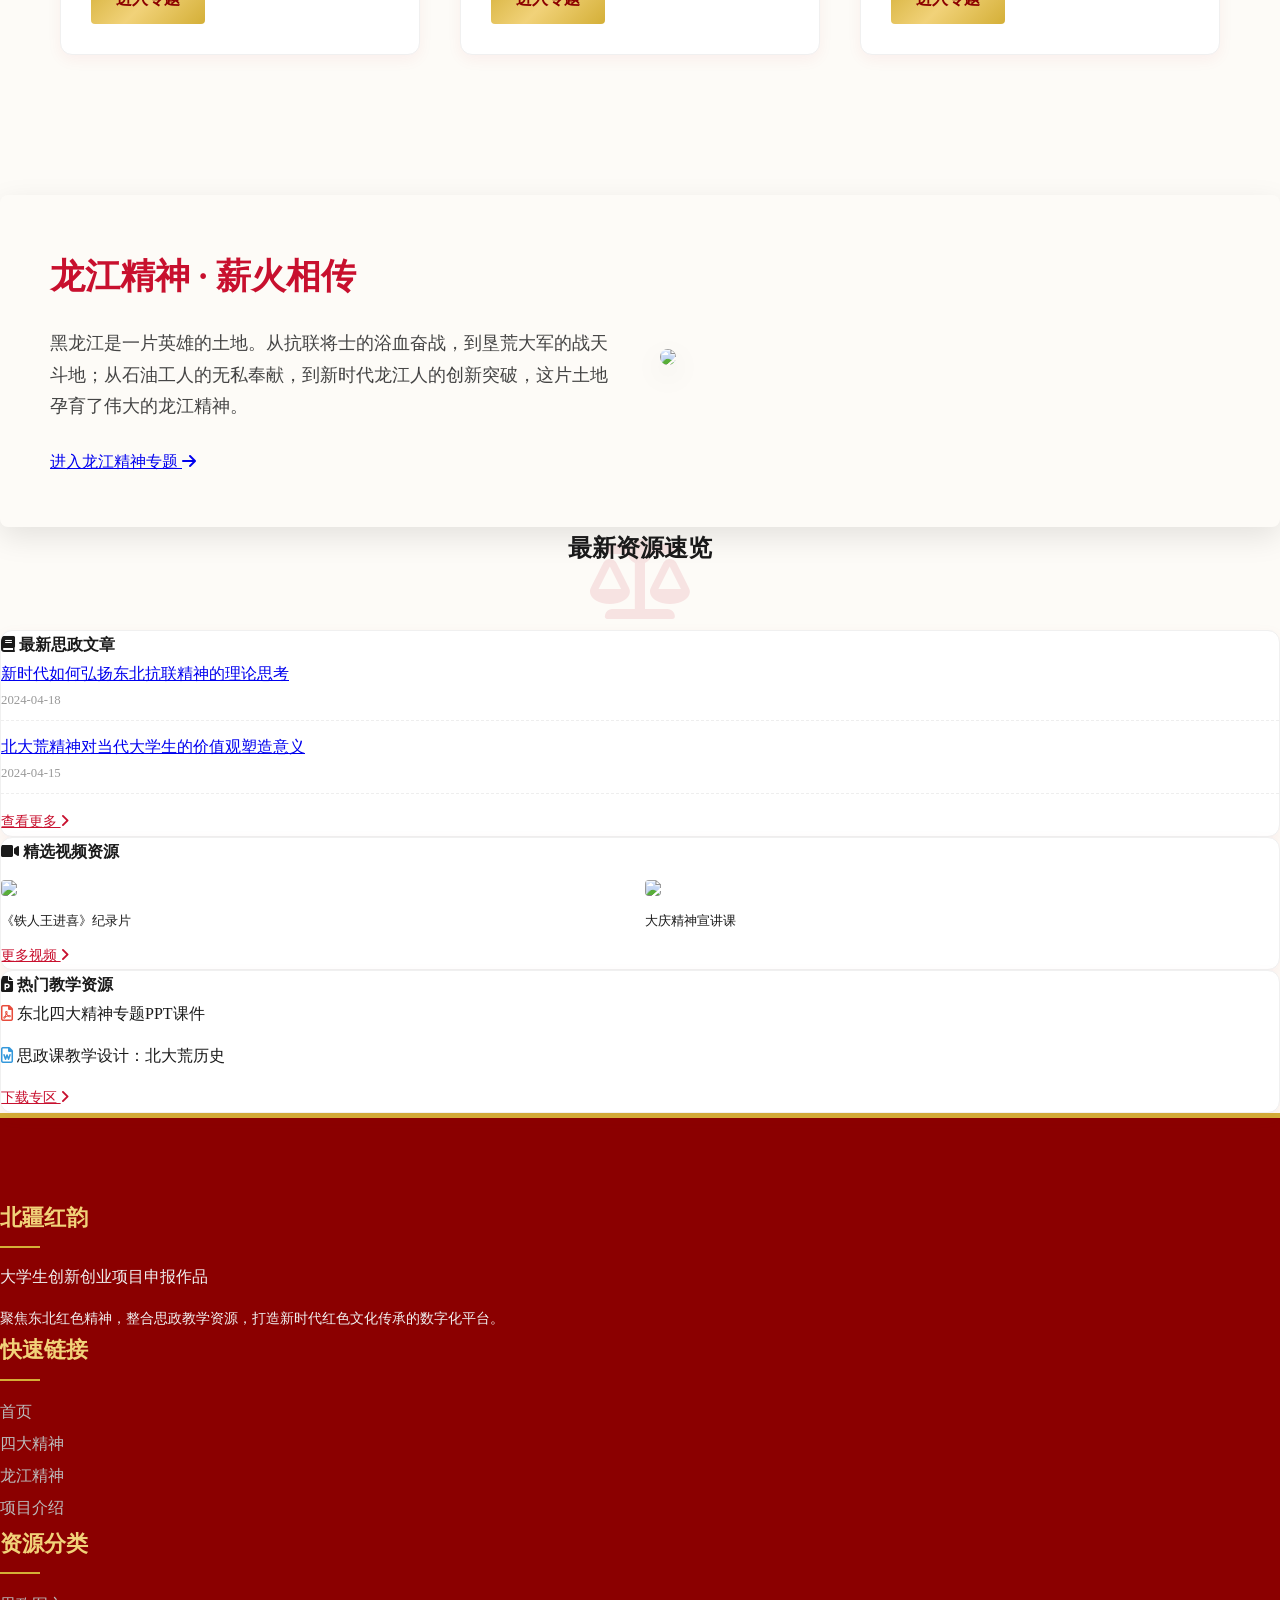
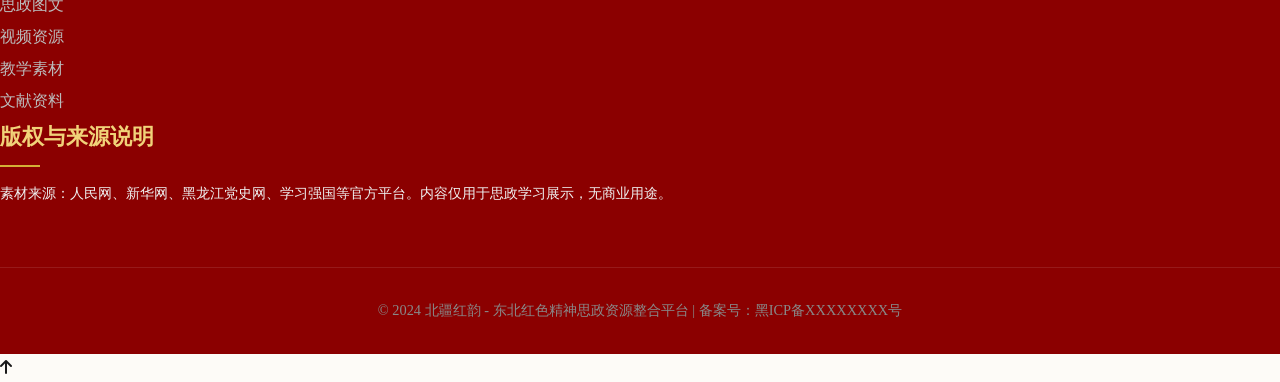
==== commit 01c380da: "UI upgrade, video popup, and mobile optimization" ====
--- a/index.html
+++ b/index.html
@@ -126,57 +126,74 @@
         </div>
     </nav>
 
-    <!-- 轮播图/英雄 Banner -->
+    <!-- 1. 全屏红色轮播 Banner -->
     <header class="hero-banner">
-        <h1>赓续红色血脉 筑牢北疆红魂</h1>
-        <p>龙江精神·东北四大精神·数字化思政资源一站式集成平台</p>
+        <div class="hero-slide" style="background-image: url('https://images.unsplash.com/photo-1547841243-eacb14453cd9?q=80&w=2070');">
+            <div class="hero-content">
+                <h1>北疆红韵</h1>
+                <p>东北红色精神思政资源整合平台</p>
+                <a href="#spirit-intro" class="hero-btn">开启学习之旅</a>
+            </div>
+        </div>
+        <div class="hero-slide" style="background-image: url('https://images.unsplash.com/photo-1541829070764-84a7d30dee6b?q=80&w=2070');">
+            <div class="hero-content">
+                <h1>薪火相传</h1>
+                <p>让抗联精神、大庆精神、铁人精神照亮未来</p>
+                <a href="spirit-anti-japanese.html" class="hero-btn">深入了解</a>
+            </div>
+        </div>
     </header>
 
-    <div class="quick-stats">
-        <div class="stat-item">
-            <h3>500+</h3>
-            <p>思政资源总量</p>
-        </div>
-        <div class="stat-item">
-            <h3>120+</h3>
-            <p>权威视频课件</p>
-        </div>
-        <div class="stat-item">
-            <h3>50+</h3>
-            <p>历史文献档案</p>
-        </div>
-        <div class="stat-item">
-            <h3>100%</h3>
-            <p>官方权威来源</p>
-        </div>
-    </div>
+    <!-- 2. 核心精神概览 (卡片式设计) -->
+    <section id="spirit-intro" class="unified-section">
+        <div class="section-container">
+            <div class="section-title">
+                <h2>四大核心精神</h2>
+                <div class="divider"></div>
+                <p style="margin-top: 20px; color: var(--text-mid);">根植黑土地，铸就中国魂</p>
+            </div>
+            
+            <div class="people-grid">
+                <div class="card people-card">
+                    <div class="people-img-wrapper">
+                        <img src="https://images.unsplash.com/photo-1547841243-eacb14453cd9?q=80&w=2070" class="people-img" alt="东北抗联精神">
+                    </div>
+                    <div class="people-info">
+                        <h3>东北抗联精神</h3>
+                        <span class="role">勇往直前 · 不屈不挠</span>
+                        <p>在白山黑水间抗击日寇十四载，展现了中国共产党人视死如归的英雄气概和坚忍不拔的战斗意志。</p>
+                        <a href="spirit-anti-japanese.html" class="btn-gold" style="margin-top: 20px;">进入专题</a>
+                    </div>
+                </div>
+
+                <div class="card people-card">
+                    <div class="people-img-wrapper">
+                        <img src="https://images.unsplash.com/photo-1500382017468-9049fed747ef?q=80&w=2070" class="people-img" alt="北大荒精神">
+                    </div>
+                    <div class="people-info">
+                        <h3>北大荒精神</h3>
+                        <span class="role">艰苦奋斗 · 勇于开拓</span>
+                        <p>十万官兵挺进荒原，靠着双手将“北大荒”建设成“北大仓”，铸就了农业现代化的壮丽史诗。</p>
+                        <a href="spirit-beidahuang.html" class="btn-gold" style="margin-top: 20px;">进入专题</a>
+                    </div>
+                </div>
+
+                <div class="card people-card">
+                    <div class="people-img-wrapper">
+                        <img src="https://images.unsplash.com/photo-1541829070764-84a7d30dee6b?q=80&w=2070" class="people-img" alt="大庆精神">
+                    </div>
+                    <div class="people-info">
+                        <h3>大庆精神</h3>
+                        <span class="role">爱国奉献 · 严谨求实</span>
+                        <p>大庆石油大会战，甩掉了中国贫油的帽子。王进喜等第一代石油人用生命践行了为国分忧的誓言。</p>
+                        <a href="spirit-daqing.html" class="btn-gold" style="margin-top: 20px;">进入专题</a>
+                    </div>
+                </div>
+            </div>
+        </div>
+    </section>
 
     <main class="container">
-        <!-- 核心专区：四大精神入口 -->
-        <section>
-            <div class="section-header">
-                <h2>东北四大精神专题</h2>
-                <p>深度探寻龙江红色根脉，感悟跨越时空的榜样力量</p>
-            </div>
-            <div class="spirit-grid">
-                <a href="spirit-anti-japanese.html" class="spirit-card" style="background-image: url('https://images.unsplash.com/photo-1547841243-eacb14453cd9?q=80&w=2070');">
-                    <h3>东北抗联精神</h3>
-                    <p>忠诚于党、勇赴国难、血战到底</p>
-                </a>
-                <a href="spirit-beidahuang.html" class="spirit-card" style="background-image: url('https://images.unsplash.com/photo-1500382017468-9049fed747ef?q=80&w=2070');">
-                    <h3>北大荒精神</h3>
-                    <p>艰苦奋斗、勇于开拓、顾全大局、无私奉献</p>
-                </a>
-                <a href="spirit-daqing.html" class="spirit-card" style="background-image: url('https://images.unsplash.com/photo-1516937622178-745583720b1c?q=80&w=2070');">
-                    <h3>大庆精神</h3>
-                    <p>爱国、创业、求实、奉献</p>
-                </a>
-                <a href="spirit-ironman.html" class="spirit-card" style="background-image: url('https://images.unsplash.com/photo-1534438327276-14e5300c3a48?q=80&w=2070');">
-                    <h3>铁人精神</h3>
-                    <p>“宁肯少活二十年，拼命也要拿下大油田”</p>
-                </a>
-            </div>
-        </section>
 
         <!-- 龙江精神特别呈现 -->
         <section style="margin-top: 60px; background: var(--white); padding: 50px; border-radius: 8px; box-shadow: var(--shadow);">
--- a/css/style.css
+++ b/css/style.css
@@ -1,32 +1,38 @@
 /* 
- * 北疆红韵 - 核心样式表 (极致精细重构版)
+ * 北疆红韵 - 核心样式表 (极致美化与功能强化版)
  */
 
 :root {
     --primary-red: #C8102E;      /* 中国红 */
-    --primary-dark: #8B0000;     /* 深红 */
+    --primary-dark: #8B0000;     /* 深红/暗红 */
     --secondary-gold: #D4AF37;   /* 金色 */
-    --bg-beige: #FDFBF7;         /* 米白 */
-    --text-dark: #333333;        /* 深灰 */
-    --text-mid: #666666;         /* 中灰 */
-    --text-light: #999999;       /* 浅灰 */
-    --border: #EEEEEE;
-    --shadow: 0 4px 20px rgba(0,0,0,0.08);
+    --light-gold: #F1D279;       /* 亮金 */
+    --bg-beige: #FDFBF7;         /* 米白背景 */
+    --text-dark: #1A1A1A;        /* 近黑 */
+    --text-mid: #444444;         /* 深灰 */
+    --text-light: #777777;       /* 中灰 */
+    --border: #E0E0E0;
+    --shadow: 0 10px 30px rgba(0,0,0,0.1);
+    --card-shadow: 0 5px 15px rgba(200, 16, 46, 0.05);
+    --gold-gradient: linear-gradient(135deg, #D4AF37 0%, #F1D279 50%, #D4AF37 100%);
+    --red-gradient: linear-gradient(135deg, #C8102E 0%, #8B0000 100%);
 }
 
 * { margin: 0; padding: 0; box-sizing: border-box; }
 
 body {
-    font-family: "Source Han Serif SC", "SimSun", serif;
+    font-family: "Source Han Serif SC", "Noto Serif CJK SC", "SimSun", serif;
     background-color: var(--bg-beige);
     color: var(--text-dark);
     line-height: 1.8;
+    background-image: radial-gradient(var(--border) 0.5px, transparent 0.5px);
+    background-size: 30px 30px; /* 微弱暗纹背景 */
 }
 
 /* 统一布局模块样式 */
 .unified-section {
-    padding: 60px 0;
-    border-bottom: 1px solid var(--border);
+    padding: 80px 0;
+    position: relative;
 }
 
 .unified-section:nth-child(even) {
@@ -37,36 +43,71 @@
     max-width: 1200px;
     margin: 0 auto;
     padding: 0 20px;
+    position: relative;
+    z-index: 10;
 }
 
 .section-title {
     text-align: center;
-    margin-bottom: 40px;
+    margin-bottom: 60px;
+    position: relative;
+}
+
+.section-title::before {
+    content: '\f24e'; /* FontAwesome flag icon */
+    font-family: 'Font Awesome 5 Free';
+    font-weight: 900;
+    color: rgba(200, 16, 46, 0.1);
+    font-size: 5rem;
+    position: absolute;
+    top: -20px;
+    left: 50%;
+    transform: translateX(-50%);
+    z-index: -1;
 }
 
 .section-title h2 {
-    font-size: 2.2rem;
+    font-size: 2.5rem;
     color: var(--primary-red);
-    margin-bottom: 10px;
-    letter-spacing: 2px;
-}
+    margin-bottom: 15px;
+    letter-spacing: 4px;
+    font-weight: 900;
+    text-shadow: 1px 1px 2px rgba(0,0,0,0.1);
+    display: inline-block;
+    position: relative;
+}
+
+.section-title h2::before, .section-title h2::after {
+    content: '';
+    position: absolute;
+    top: 50%;
+    width: 50px;
+    height: 2px;
+    background: var(--gold-gradient);
+}
+
+.section-title h2::before { left: -70px; }
+.section-title h2::after { right: -70px; }
 
 .section-title .divider {
-    width: 60px;
+    width: 80px;
     height: 4px;
-    background: var(--secondary-gold);
+    background: var(--gold-gradient);
     margin: 0 auto;
-}
-
-/* 导航栏 */
+    border-radius: 2px;
+    box-shadow: 0 2px 4px rgba(0,0,0,0.1);
+}
+
+/* 导航栏升级 */
 .navbar {
-    background-color: var(--primary-red);
+    background: var(--red-gradient);
     color: white;
-    height: 70px;
+    height: 80px;
     position: sticky;
     top: 0;
     z-index: 2000;
-    box-shadow: 0 2px 10px rgba(0,0,0,0.2);
+    box-shadow: 0 4px 15px rgba(0,0,0,0.3);
+    border-bottom: 3px solid var(--secondary-gold);
 }
 
 .nav-container {
@@ -76,10 +117,21 @@
     justify-content: space-between;
     align-items: center;
     height: 100%;
-    padding: 0 20px;
-}
-
-.nav-logo { font-size: 1.6rem; font-weight: bold; letter-spacing: 2px; }
+    padding: 0 30px;
+}
+
+.nav-logo { 
+    font-size: 1.8rem; 
+    font-weight: 900; 
+    letter-spacing: 3px; 
+    color: var(--light-gold);
+    text-decoration: none;
+    display: flex;
+    align-items: center;
+    gap: 10px;
+}
+
+.nav-logo i { font-size: 2rem; }
 
 .nav-links { display: flex; height: 100%; list-style: none; }
 
@@ -88,176 +140,301 @@
 .nav-item > a {
     display: flex;
     align-items: center;
-    padding: 0 15px;
+    padding: 0 20px;
     height: 100%;
     color: white;
-    font-size: 1.05rem;
-    transition: 0.3s;
+    font-size: 1.1rem;
+    font-weight: bold;
+    transition: all 0.3s;
+    text-decoration: none;
 }
 
 .nav-item:hover > a, .nav-item > a.active {
-    background: var(--primary-dark);
-    color: var(--secondary-gold);
+    background: rgba(0,0,0,0.1);
+    color: var(--light-gold);
+    border-bottom: 4px solid var(--light-gold);
 }
 
 .dropdown {
     position: absolute;
-    top: 70px;
+    top: 80px;
     left: 0;
     background: white;
-    min-width: 200px;
-    box-shadow: var(--shadow);
+    min-width: 220px;
+    box-shadow: 0 10px 30px rgba(0,0,0,0.15);
     display: none;
-    border-top: 3px solid var(--secondary-gold);
-}
-
-.nav-item:hover .dropdown { display: block; animation: navFade 0.3s ease; }
+    border-top: 4px solid var(--secondary-gold);
+    border-radius: 0 0 8px 8px;
+    overflow: hidden;
+}
+
+.nav-item:hover .dropdown { display: block; animation: navFade 0.3s ease forwards; }
 
 .dropdown a {
     display: block;
-    padding: 12px 20px;
+    padding: 15px 25px;
     color: var(--text-dark);
-    border-bottom: 1px solid #F5F5F5;
-    font-size: 0.95rem;
-}
-
-.dropdown a:hover { background: #FFF5F5; color: var(--primary-red); padding-left: 25px; }
-
-@keyframes navFade { from { opacity: 0; transform: translateY(10px); } to { opacity: 1; transform: translateY(0); } }
-
-/* 轮播/Banner */
-.page-banner {
-    height: 400px;
+    text-decoration: none;
+    border-bottom: 1px solid #F0F0F0;
+    font-size: 1rem;
+    transition: 0.3s;
+}
+
+.dropdown a:hover { 
+    background: #FFF5F5; 
+    color: var(--primary-red); 
+    padding-left: 35px;
+    border-left: 5px solid var(--primary-red);
+}
+
+@keyframes navFade { 
+    from { opacity: 0; transform: translateY(20px); } 
+    to { opacity: 1; transform: translateY(0); } 
+}
+
+/* 首页大轮播 Banner */
+.hero-banner {
+    height: 100vh;
+    min-height: 600px;
+    position: relative;
+    overflow: hidden;
+    background: #000;
+}
+
+.hero-slide {
+    position: absolute;
+    top: 0; left: 0; width: 100%; height: 100%;
     background-size: cover;
     background-position: center;
-    position: relative;
     display: flex;
     align-items: center;
     justify-content: center;
     color: white;
+    transition: opacity 1s ease-in-out;
+}
+
+.hero-slide::after {
+    content: '';
+    position: absolute;
+    top: 0; left: 0; width: 100%; height: 100%;
+    background: linear-gradient(to bottom, rgba(139,0,0,0.3), rgba(0,0,0,0.7));
+}
+
+.hero-content {
+    position: relative;
+    z-index: 10;
     text-align: center;
-}
-
-.page-banner::before {
-    content: '';
-    position: absolute;
-    top: 0; left: 0; right: 0; bottom: 0;
-    background: rgba(0,0,0,0.5);
-}
-
-.banner-content { position: relative; z-index: 10; }
-.banner-content h1 { font-size: 3.5rem; margin-bottom: 15px; letter-spacing: 4px; }
-.banner-content p { font-size: 1.3rem; opacity: 0.9; }
-
-/* 人物卡片 */
+    max-width: 900px;
+    padding: 0 20px;
+}
+
+.hero-content h1 {
+    font-size: 4.5rem;
+    margin-bottom: 25px;
+    letter-spacing: 8px;
+    font-weight: 900;
+    text-shadow: 0 5px 15px rgba(0,0,0,0.5);
+    color: #fff;
+}
+
+.hero-content p {
+    font-size: 1.5rem;
+    margin-bottom: 40px;
+    letter-spacing: 2px;
+    color: var(--light-gold);
+    font-weight: 500;
+}
+
+.hero-btn {
+    display: inline-block;
+    padding: 15px 40px;
+    background: var(--red-gradient);
+    color: white;
+    text-decoration: none;
+    font-size: 1.2rem;
+    font-weight: bold;
+    border-radius: 50px;
+    border: 2px solid var(--secondary-gold);
+    transition: 0.3s;
+    box-shadow: 0 5px 15px rgba(0,0,0,0.3);
+}
+
+.hero-btn:hover {
+    transform: translateY(-5px) scale(1.05);
+    box-shadow: 0 10px 25px rgba(200, 16, 46, 0.4);
+    background: var(--gold-gradient);
+    color: var(--primary-dark);
+}
+
+/* 通用卡片设计 */
+.card {
+    background: white;
+    border-radius: 12px;
+    overflow: hidden;
+    box-shadow: var(--card-shadow);
+    transition: all 0.4s cubic-bezier(0.165, 0.84, 0.44, 1);
+    border: 1px solid #F0F0F0;
+    position: relative;
+}
+
+.card:hover {
+    transform: translateY(-12px);
+    box-shadow: 0 20px 40px rgba(200, 16, 46, 0.12);
+    border-color: var(--light-gold);
+}
+
+/* 人物卡片专场 */
 .people-grid {
     display: grid;
-    grid-template-columns: repeat(auto-fit, minmax(350px, 1fr));
-    gap: 30px;
+    grid-template-columns: repeat(auto-fit, minmax(320px, 1fr));
+    gap: 40px;
 }
 
 .people-card {
-    background: white;
-    border-radius: 8px;
-    overflow: hidden;
     display: flex;
     flex-direction: column;
-    box-shadow: var(--shadow);
-    transition: 0.4s;
-}
-
-.people-card:hover { transform: translateY(-10px); }
-
-.people-img { height: 280px; width: 100%; object-fit: cover; }
-
-.people-info { padding: 25px; }
-.people-info h3 { color: var(--primary-red); margin-bottom: 10px; font-size: 1.5rem; }
-.people-info .role { color: var(--secondary-gold); font-weight: bold; margin-bottom: 15px; display: block; }
-.people-info p { color: var(--text-mid); font-size: 0.95rem; line-height: 1.7; }
-
-/* 视频播放器嵌入 */
-.video-container {
+}
+
+.people-img-wrapper {
+    position: relative;
+    height: 350px;
+    overflow: hidden;
+}
+
+.people-img { 
+    width: 100%; 
+    height: 100%; 
+    object-fit: cover; 
+    transition: 0.6s;
+}
+
+.people-card:hover .people-img { transform: scale(1.1); }
+
+.people-info { padding: 30px; border-top: 4px solid var(--primary-red); }
+.people-info h3 { 
+    color: var(--primary-red); 
+    margin-bottom: 12px; 
+    font-size: 1.8rem; 
+    font-weight: 900;
+}
+.people-info .role { 
+    color: var(--secondary-gold); 
+    font-weight: bold; 
+    margin-bottom: 20px; 
+    display: block; 
+    font-size: 1rem;
+    border-bottom: 1px dashed var(--secondary-gold);
+    padding-bottom: 10px;
+}
+.people-info p { 
+    color: var(--text-mid); 
+    font-size: 1rem; 
+    line-height: 1.8; 
+    text-align: justify;
+}
+
+/* 视频播放器弹窗样式 */
+.video-overlay {
+    position: fixed;
+    top: 0; left: 0; width: 100%; height: 100%;
+    background: rgba(0,0,0,0.9);
+    z-index: 3000;
+    display: none;
+    align-items: center;
+    justify-content: center;
+    padding: 20px;
+}
+
+.video-popup-container {
+    width: 100%;
+    max-width: 1000px;
+    position: relative;
+    background: #000;
+    border: 3px solid var(--secondary-gold);
+    border-radius: 12px;
+    overflow: hidden;
+    box-shadow: 0 0 50px rgba(212, 175, 55, 0.3);
+}
+
+.close-video {
+    position: absolute;
+    top: -45px; right: 0;
+    color: white;
+    font-size: 2.5rem;
+    cursor: pointer;
+    transition: 0.3s;
+}
+
+.close-video:hover { color: var(--secondary-gold); transform: rotate(90deg); }
+
+.video-wrapper {
     position: relative;
     padding-bottom: 56.25%;
     height: 0;
-    overflow: hidden;
-    border-radius: 8px;
-    background: #000;
-}
-
-.video-container iframe, .video-container video {
+}
+
+.video-wrapper iframe {
     position: absolute;
     top: 0; left: 0; width: 100%; height: 100%;
 }
 
-/* 视频卡片 */
-.video-card {
-    background: white;
-    border-radius: 8px;
-    overflow: hidden;
-    box-shadow: var(--shadow);
-}
-
-.video-thumb {
-    position: relative;
-    height: 200px;
+/* 页脚升级 */
+.footer {
+    background: var(--primary-dark);
+    color: #F0F0F0;
+    padding: 80px 0 30px;
+    border-top: 5px solid var(--secondary-gold);
+}
+
+.footer h4 {
+    color: var(--light-gold);
+    font-size: 1.4rem;
+    margin-bottom: 25px;
+    font-weight: bold;
+    position: relative;
+}
+
+.footer h4::after {
+    content: '';
+    position: absolute;
+    bottom: -10px; left: 0;
+    width: 40px; height: 2px;
+    background: var(--secondary-gold);
+}
+
+.footer a { color: #BBB; text-decoration: none; transition: 0.3s; }
+.footer a:hover { color: var(--light-gold); padding-left: 5px; }
+
+.footer-bottom {
+    text-align: center;
+    margin-top: 60px;
+    padding-top: 30px;
+    border-top: 1px solid rgba(255,255,255,0.1);
+    font-size: 0.9rem;
+    color: #888;
+}
+
+/* 按钮与通用元素装饰 */
+.btn-gold {
+    background: var(--gold-gradient);
+    color: var(--primary-dark);
+    padding: 10px 25px;
+    border-radius: 4px;
+    font-weight: bold;
+    text-decoration: none;
+    display: inline-block;
+    border: none;
     cursor: pointer;
-}
-
-.video-thumb img { width: 100%; height: 100%; object-fit: cover; }
-
-.play-overlay {
-    position: absolute;
-    top: 0; left: 0; width: 100%; height: 100%;
-    background: rgba(0,0,0,0.3);
-    display: flex;
-    align-items: center;
-    justify-content: center;
-    color: white;
-    font-size: 3.5rem;
     transition: 0.3s;
 }
 
-.video-thumb:hover .play-overlay { background: rgba(200, 16, 46, 0.5); transform: scale(1.05); }
-
-/* 文章列表 */
-.article-list { display: grid; gap: 20px; }
-.article-item {
-    background: white;
-    padding: 25px;
-    border-radius: 8px;
-    border-left: 5px solid var(--primary-red);
-    box-shadow: var(--shadow);
-    transition: 0.3s;
-}
-.article-item:hover { transform: translateX(10px); background: #FFF9F9; }
-.article-item h4 { font-size: 1.25rem; margin-bottom: 10px; }
-.article-item .meta { color: var(--text-light); font-size: 0.85rem; margin-bottom: 15px; }
-.article-item p { color: var(--text-mid); font-size: 0.95rem; }
-
-/* 返回顶部 */
-#back-to-top {
-    position: fixed;
-    bottom: 40px;
-    right: 40px;
-    width: 50px;
-    height: 50px;
-    background: var(--primary-red);
-    color: white;
-    border-radius: 50%;
-    display: flex;
-    align-items: center;
-    justify-content: center;
-    cursor: pointer;
-    opacity: 0;
-    transition: 0.4s;
-    z-index: 1000;
-}
-#back-to-top.show { opacity: 1; }
-
-/* 响应式 */
+.btn-gold:hover { transform: scale(1.05); box-shadow: 0 5px 15px rgba(212, 175, 55, 0.4); }
+
+/* 响应式调整 */
 @media (max-width: 768px) {
-    .banner-content h1 { font-size: 2.2rem; }
-    .people-grid { grid-template-columns: 1fr; }
-    .nav-links { display: none; } /* 移动端需通过JS切换菜单 */
-}
+    .hero-content h1 { font-size: 2.8rem; letter-spacing: 4px; }
+    .hero-content p { font-size: 1.1rem; }
+    .section-title h2 { font-size: 2rem; }
+    .navbar { height: 70px; }
+    .nav-logo { font-size: 1.4rem; }
+}
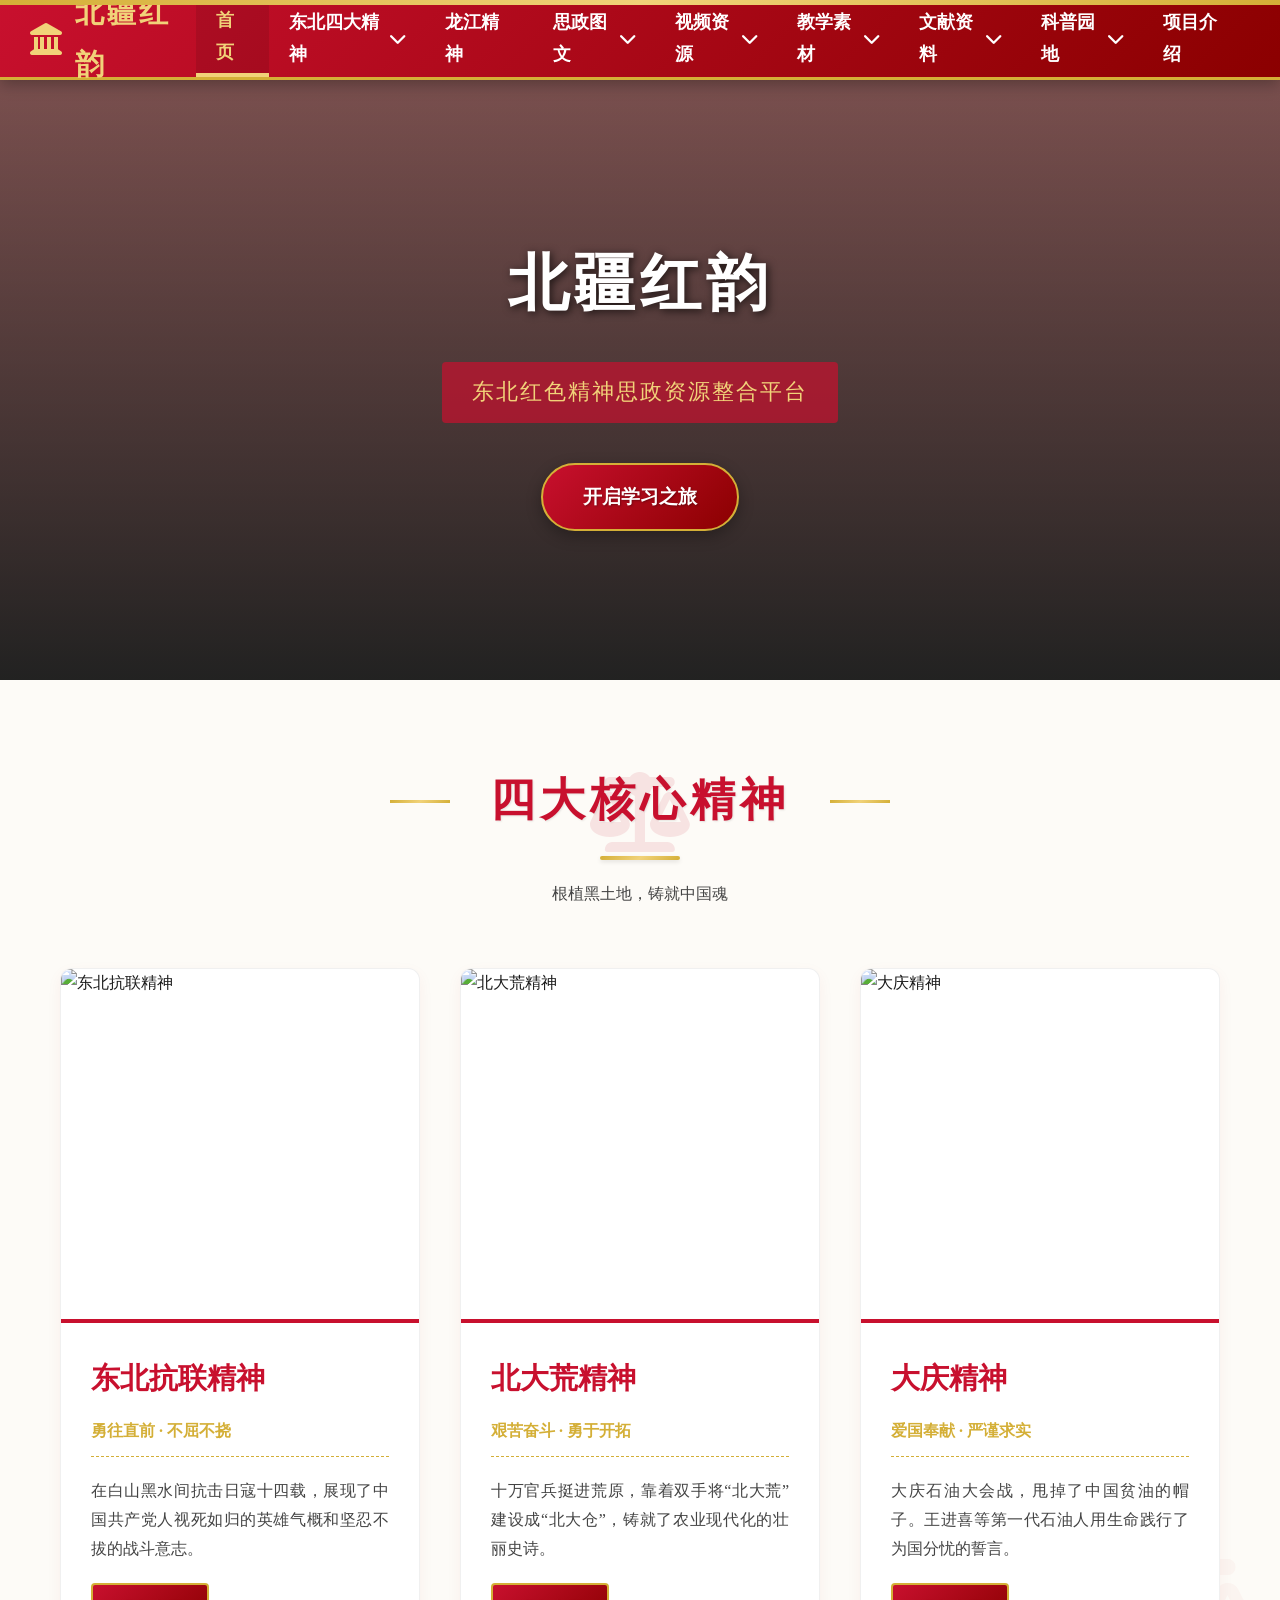
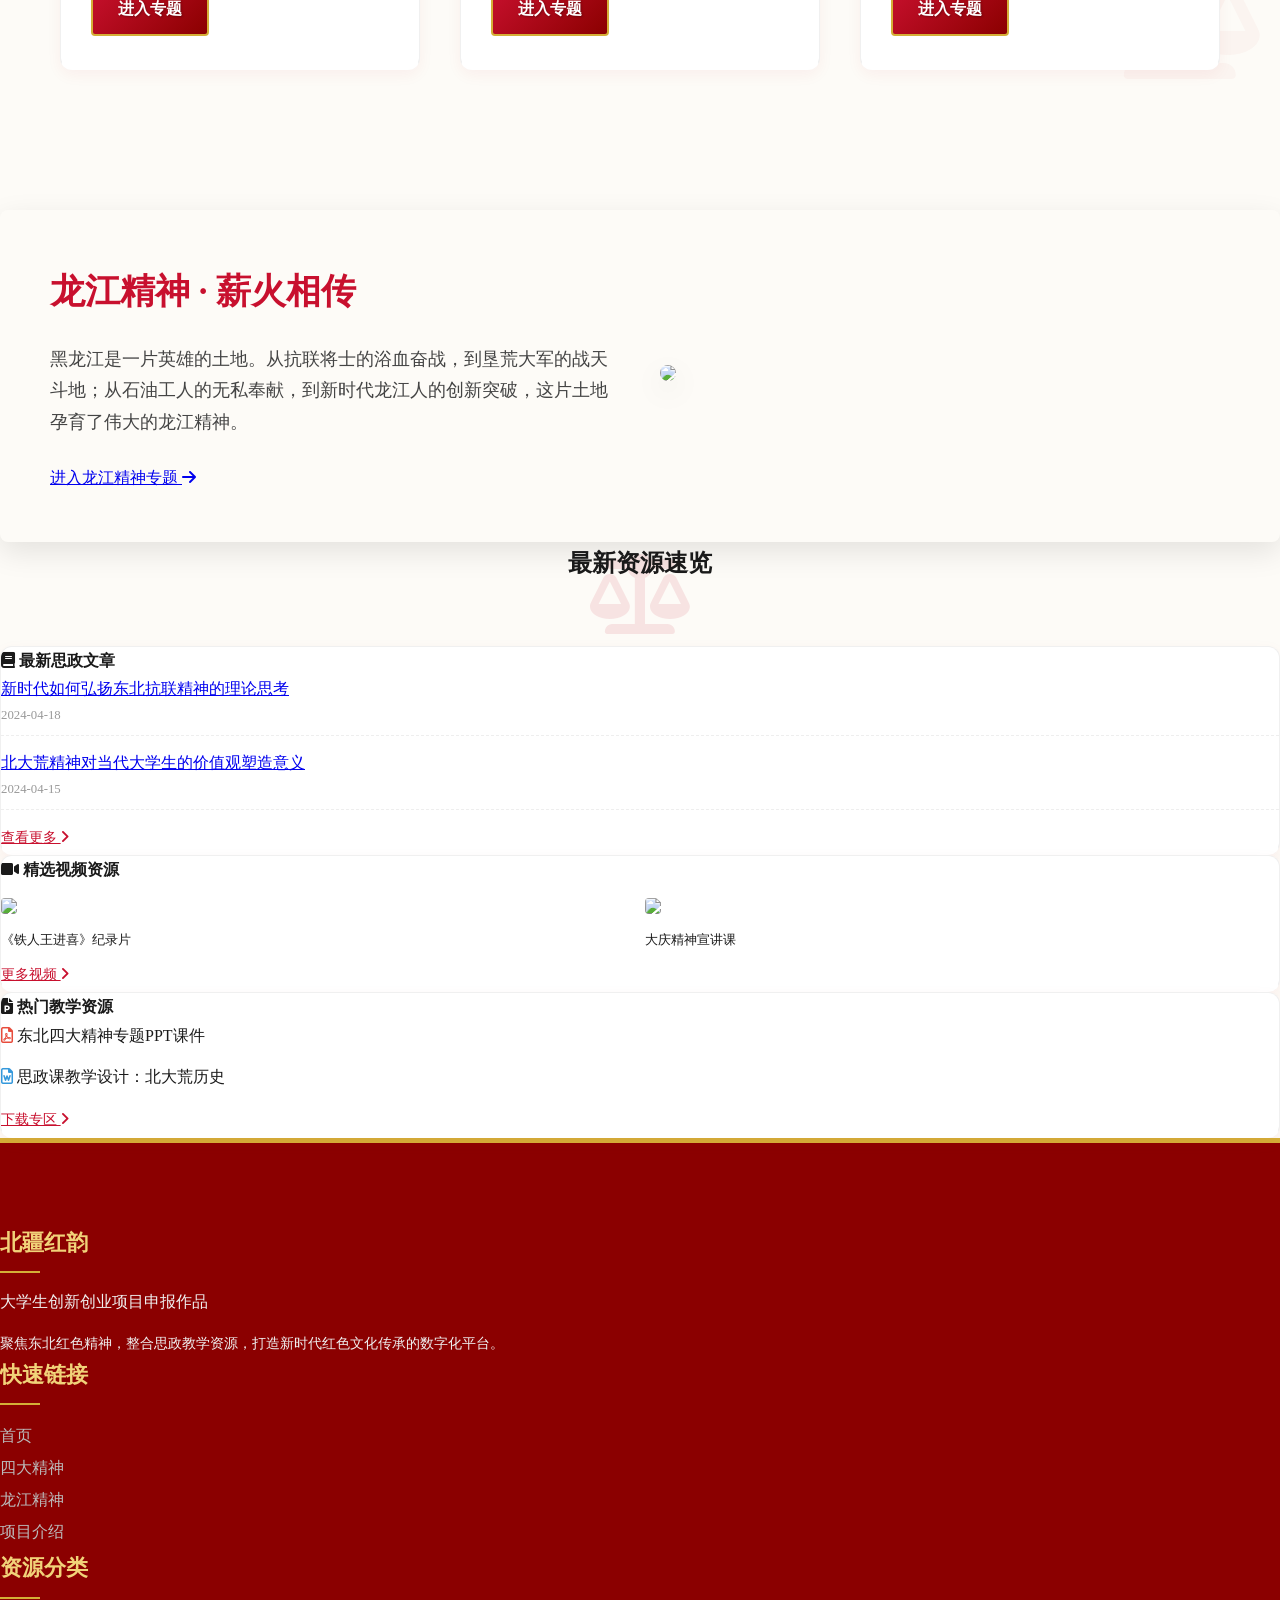
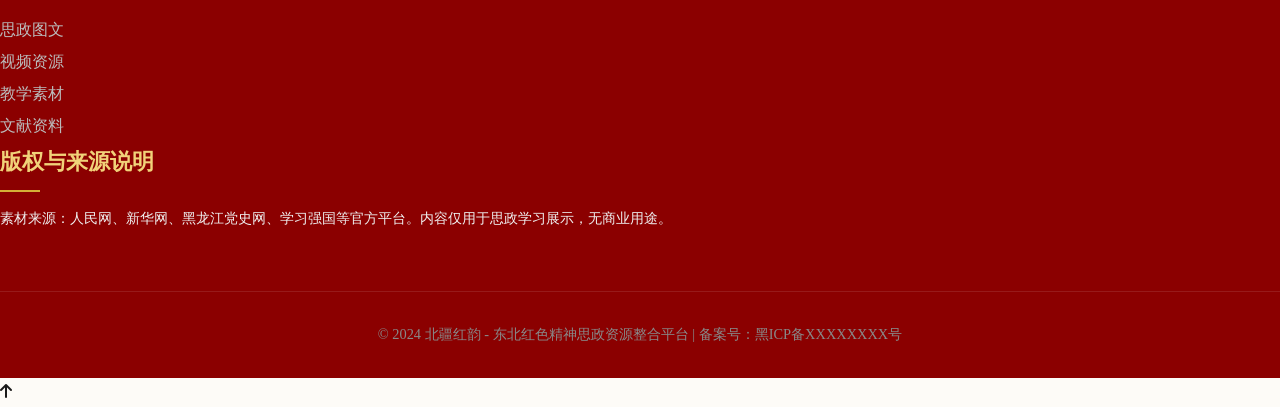
==== commit 2fa6dde4: "Extreme beautification, carousel upgrade, and content precision matching" ====
--- a/index.html
+++ b/index.html
@@ -135,11 +135,18 @@
                 <a href="#spirit-intro" class="hero-btn">开启学习之旅</a>
             </div>
         </div>
+        <div class="hero-slide" style="background-image: url('https://images.unsplash.com/photo-1500382017468-9049fed747ef?q=80&w=2070');">
+            <div class="hero-content">
+                <h1>北大荒精神</h1>
+                <p>艰苦奋斗、勇于开拓的创业史诗</p>
+                <a href="spirit-beidahuang.html" class="hero-btn">深入了解</a>
+            </div>
+        </div>
         <div class="hero-slide" style="background-image: url('https://images.unsplash.com/photo-1541829070764-84a7d30dee6b?q=80&w=2070');">
             <div class="hero-content">
-                <h1>薪火相传</h1>
-                <p>让抗联精神、大庆精神、铁人精神照亮未来</p>
-                <a href="spirit-anti-japanese.html" class="hero-btn">深入了解</a>
+                <h1>大庆/铁人精神</h1>
+                <p>宁肯少活二十年，拼命拿下大油田</p>
+                <a href="spirit-daqing.html" class="hero-btn">进入专题</a>
             </div>
         </div>
     </header>
--- a/css/style.css
+++ b/css/style.css
@@ -25,14 +25,30 @@
     background-color: var(--bg-beige);
     color: var(--text-dark);
     line-height: 1.8;
-    background-image: radial-gradient(var(--border) 0.5px, transparent 0.5px);
-    background-size: 30px 30px; /* 微弱暗纹背景 */
+    background-image: 
+        url('https://www.transparenttextures.com/patterns/pinstriped-suit.png'), /* 极淡的竖纹 */
+        radial-gradient(var(--border) 0.5px, transparent 0.5px);
+    background-size: 100px 100px, 30px 30px;
 }
 
 /* 统一布局模块样式 */
 .unified-section {
     padding: 80px 0;
     position: relative;
+}
+
+/* 庄重的思政背景暗纹 - 仅在部分区域显示 */
+.unified-section::after {
+    content: '\f24e'; /* Flag icon */
+    font-family: 'Font Awesome 5 Free';
+    font-weight: 900;
+    position: absolute;
+    bottom: 20px;
+    right: 20px;
+    font-size: 8rem;
+    color: rgba(200, 16, 46, 0.03);
+    z-index: 1;
+    pointer-events: none;
 }
 
 .unified-section:nth-child(even) {
@@ -67,27 +83,28 @@
 }
 
 .section-title h2 {
-    font-size: 2.5rem;
+    font-size: 2.8rem;
     color: var(--primary-red);
     margin-bottom: 15px;
-    letter-spacing: 4px;
+    letter-spacing: 5px;
     font-weight: 900;
     text-shadow: 1px 1px 2px rgba(0,0,0,0.1);
     display: inline-block;
     position: relative;
+    padding: 0 40px;
 }
 
 .section-title h2::before, .section-title h2::after {
     content: '';
     position: absolute;
     top: 50%;
-    width: 50px;
-    height: 2px;
+    width: 60px;
+    height: 3px;
     background: var(--gold-gradient);
 }
 
-.section-title h2::before { left: -70px; }
-.section-title h2::after { right: -70px; }
+.section-title h2::before { left: -60px; }
+.section-title h2::after { right: -60px; }
 
 .section-title .divider {
     width: 80px;
@@ -108,6 +125,15 @@
     z-index: 2000;
     box-shadow: 0 4px 15px rgba(0,0,0,0.3);
     border-bottom: 3px solid var(--secondary-gold);
+}
+
+/* 页面顶部飘带装饰 */
+.navbar::before {
+    content: '';
+    position: absolute;
+    top: 0; left: 0; width: 100%; height: 5px;
+    background: var(--gold-gradient);
+    z-index: 2001;
 }
 
 .nav-container {
@@ -257,6 +283,7 @@
     border: 2px solid var(--secondary-gold);
     transition: 0.3s;
     box-shadow: 0 5px 15px rgba(0,0,0,0.3);
+    text-shadow: 1px 1px 2px rgba(0,0,0,0.3);
 }
 
 .hero-btn:hover {
@@ -264,6 +291,7 @@
     box-shadow: 0 10px 25px rgba(200, 16, 46, 0.4);
     background: var(--gold-gradient);
     color: var(--primary-dark);
+    border-color: var(--primary-red);
 }
 
 /* 通用卡片设计 */
@@ -275,12 +303,14 @@
     transition: all 0.4s cubic-bezier(0.165, 0.84, 0.44, 1);
     border: 1px solid #F0F0F0;
     position: relative;
+    border-bottom: 4px solid transparent;
 }
 
 .card:hover {
     transform: translateY(-12px);
     box-shadow: 0 20px 40px rgba(200, 16, 46, 0.12);
     border-color: var(--light-gold);
+    border-bottom: 4px solid var(--primary-red);
 }
 
 /* 人物卡片专场 */
@@ -416,19 +446,26 @@
 
 /* 按钮与通用元素装饰 */
 .btn-gold {
-    background: var(--gold-gradient);
-    color: var(--primary-dark);
+    background: var(--red-gradient);
+    color: white;
     padding: 10px 25px;
     border-radius: 4px;
     font-weight: bold;
     text-decoration: none;
     display: inline-block;
-    border: none;
+    border: 2px solid var(--secondary-gold);
     cursor: pointer;
     transition: 0.3s;
-}
-
-.btn-gold:hover { transform: scale(1.05); box-shadow: 0 5px 15px rgba(212, 175, 55, 0.4); }
+    text-shadow: 1px 1px 2px rgba(0,0,0,0.3);
+}
+
+.btn-gold:hover { 
+    transform: scale(1.05); 
+    box-shadow: 0 5px 15px rgba(212, 175, 55, 0.4); 
+    background: var(--gold-gradient);
+    color: var(--primary-dark);
+    border-color: var(--primary-red);
+}
 
 /* 响应式调整 */
 @media (max-width: 768px) {
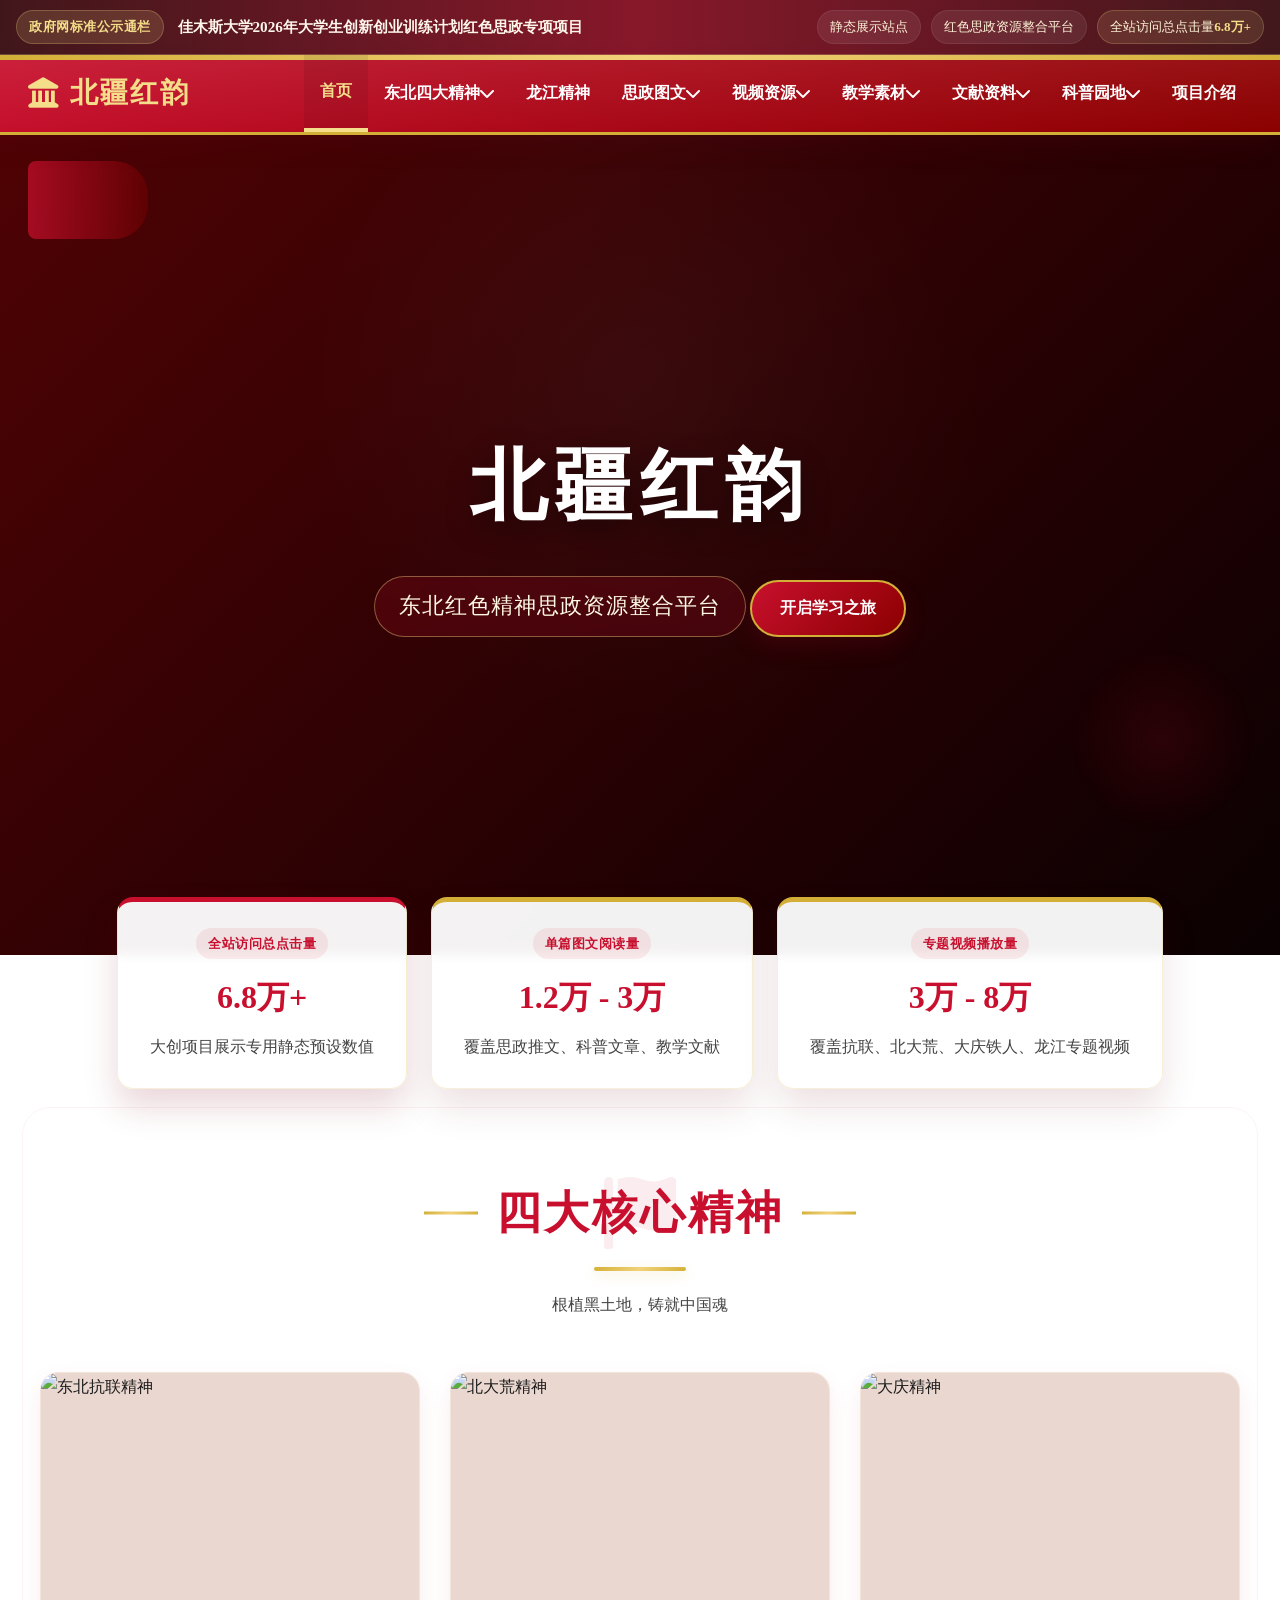
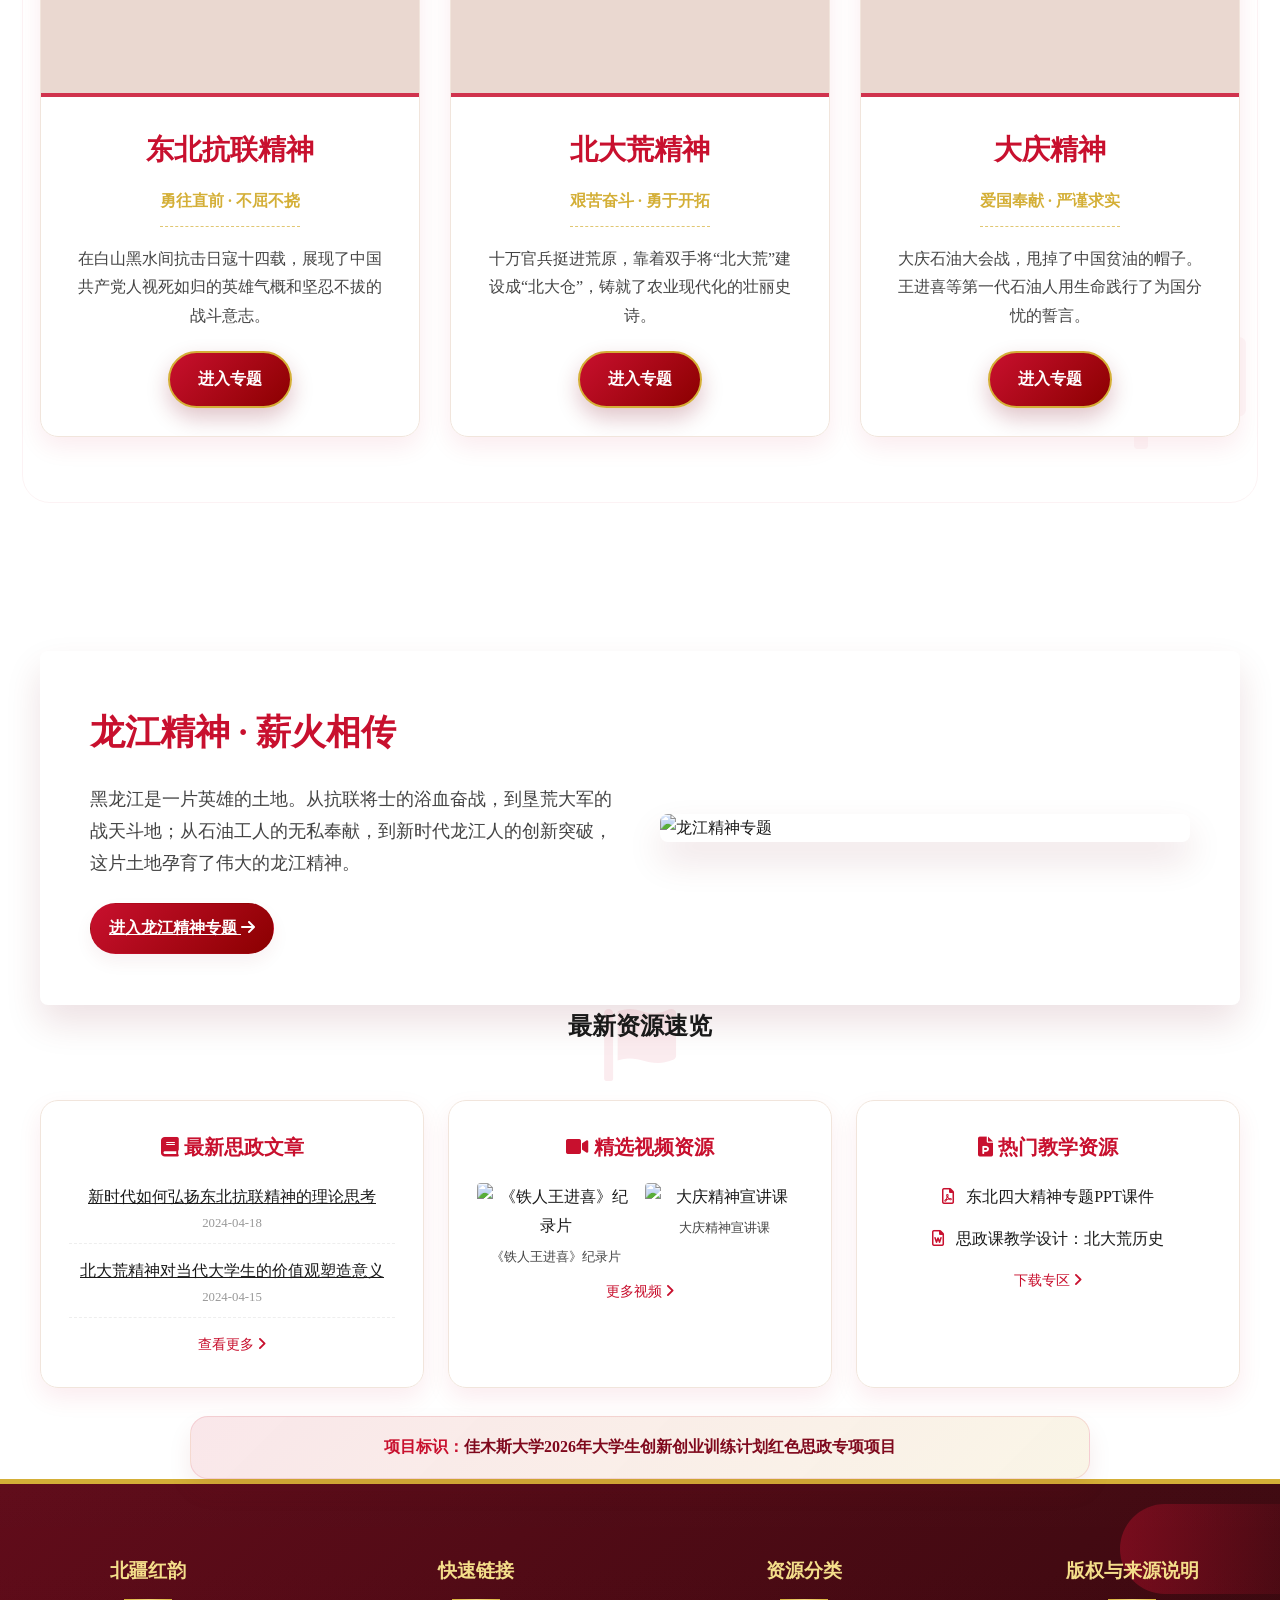
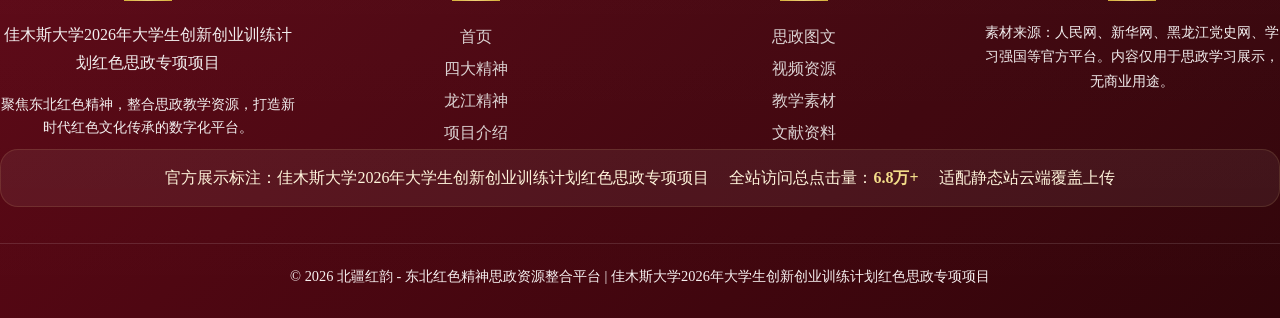
==== commit ddace9f1: "feat: unify portal pages and finalize deployment-ready site" ====
--- a/index.html
+++ b/index.html
@@ -6,57 +6,6 @@
     <title>北疆红韵 —— 东北红色精神思政资源整合平台</title>
     <link rel="stylesheet" href="css/style.css">
     <link rel="stylesheet" href="https://cdnjs.cloudflare.com/ajax/libs/font-awesome/6.0.0/css/all.min.css">
-    <style>
-        /* 首页特有样式 */
-        .hero-banner {
-            height: 550px;
-            background: linear-gradient(rgba(0,0,0,0.55), rgba(0,0,0,0.55)), url('https://images.unsplash.com/photo-1518111713580-07718e268a71?q=80&w=2070&auto=format&fit=crop') center/cover;
-            display: flex;
-            flex-direction: column;
-            justify-content: center;
-            align-items: center;
-            color: white;
-            text-align: center;
-            padding: 0 1rem;
-        }
-
-        .hero-banner h1 {
-            font-size: 3.8rem;
-            margin-bottom: 1.5rem;
-            text-shadow: 2px 2px 8px rgba(0,0,0,0.7);
-            font-weight: 900;
-            letter-spacing: 5px;
-        }
-
-        .hero-banner p {
-            font-size: 1.4rem;
-            max-width: 900px;
-            background: rgba(200, 16, 46, 0.7);
-            padding: 10px 30px;
-            border-radius: 4px;
-        }
-
-        .quick-stats {
-            display: flex;
-            justify-content: center;
-            gap: 50px;
-            margin-top: -50px;
-            position: relative;
-            z-index: 10;
-        }
-
-        .stat-item {
-            background: var(--white);
-            padding: 25px 40px;
-            border-radius: 8px;
-            box-shadow: var(--shadow);
-            text-align: center;
-            border-top: 5px solid var(--secondary-gold);
-        }
-
-        .stat-item h3 { font-size: 2rem; color: var(--primary-red); }
-        .stat-item p { color: var(--text-mid); font-size: 0.9rem; }
-    </style>
 </head>
 <body>
 
@@ -128,21 +77,21 @@
 
     <!-- 1. 全屏红色轮播 Banner -->
     <header class="hero-banner">
-        <div class="hero-slide" style="background-image: url('https://images.unsplash.com/photo-1547841243-eacb14453cd9?q=80&w=2070');">
+        <div class="hero-slide">
             <div class="hero-content">
                 <h1>北疆红韵</h1>
                 <p>东北红色精神思政资源整合平台</p>
                 <a href="#spirit-intro" class="hero-btn">开启学习之旅</a>
             </div>
         </div>
-        <div class="hero-slide" style="background-image: url('https://images.unsplash.com/photo-1500382017468-9049fed747ef?q=80&w=2070');">
+        <div class="hero-slide">
             <div class="hero-content">
                 <h1>北大荒精神</h1>
                 <p>艰苦奋斗、勇于开拓的创业史诗</p>
                 <a href="spirit-beidahuang.html" class="hero-btn">深入了解</a>
             </div>
         </div>
-        <div class="hero-slide" style="background-image: url('https://images.unsplash.com/photo-1541829070764-84a7d30dee6b?q=80&w=2070');">
+        <div class="hero-slide">
             <div class="hero-content">
                 <h1>大庆/铁人精神</h1>
                 <p>宁肯少活二十年，拼命拿下大油田</p>
@@ -157,7 +106,7 @@
             <div class="section-title">
                 <h2>四大核心精神</h2>
                 <div class="divider"></div>
-                <p style="margin-top: 20px; color: var(--text-mid);">根植黑土地，铸就中国魂</p>
+                <p class="section-subtitle">根植黑土地，铸就中国魂</p>
             </div>
             
             <div class="people-grid">
@@ -169,7 +118,7 @@
                         <h3>东北抗联精神</h3>
                         <span class="role">勇往直前 · 不屈不挠</span>
                         <p>在白山黑水间抗击日寇十四载，展现了中国共产党人视死如归的英雄气概和坚忍不拔的战斗意志。</p>
-                        <a href="spirit-anti-japanese.html" class="btn-gold" style="margin-top: 20px;">进入专题</a>
+                        <a href="spirit-anti-japanese.html" class="btn-gold spirit-card-link">进入专题</a>
                     </div>
                 </div>
 
@@ -181,7 +130,7 @@
                         <h3>北大荒精神</h3>
                         <span class="role">艰苦奋斗 · 勇于开拓</span>
                         <p>十万官兵挺进荒原，靠着双手将“北大荒”建设成“北大仓”，铸就了农业现代化的壮丽史诗。</p>
-                        <a href="spirit-beidahuang.html" class="btn-gold" style="margin-top: 20px;">进入专题</a>
+                        <a href="spirit-beidahuang.html" class="btn-gold spirit-card-link">进入专题</a>
                     </div>
                 </div>
 
@@ -193,7 +142,7 @@
                         <h3>大庆精神</h3>
                         <span class="role">爱国奉献 · 严谨求实</span>
                         <p>大庆石油大会战，甩掉了中国贫油的帽子。王进喜等第一代石油人用生命践行了为国分忧的誓言。</p>
-                        <a href="spirit-daqing.html" class="btn-gold" style="margin-top: 20px;">进入专题</a>
+                        <a href="spirit-daqing.html" class="btn-gold spirit-card-link">进入专题</a>
                     </div>
                 </div>
             </div>
@@ -203,82 +152,86 @@
     <main class="container">
 
         <!-- 龙江精神特别呈现 -->
-        <section style="margin-top: 60px; background: var(--white); padding: 50px; border-radius: 8px; box-shadow: var(--shadow);">
-            <div style="display: flex; align-items: center; gap: 40px;">
-                <div style="flex: 1;">
-                    <h2 style="color: var(--primary-red); font-size: 2.2rem; margin-bottom: 20px;">龙江精神 · 薪火相传</h2>
-                    <p style="font-size: 1.1rem; color: #444; line-height: 1.8;">黑龙江是一片英雄的土地。从抗联将士的浴血奋战，到垦荒大军的战天斗地；从石油工人的无私奉献，到新时代龙江人的创新突破，这片土地孕育了伟大的龙江精神。</p>
-                    <a href="spirit-longjiang.html" class="filter-btn active" style="display: inline-block; margin-top: 25px; border-radius: 4px;">进入龙江精神专题 <i class="fas fa-arrow-right"></i></a>
-                </div>
-                <div style="flex: 1;">
-                    <img src="https://images.unsplash.com/photo-1518111713580-07718e268a71?q=80&w=2070" style="width: 100%; border-radius: 8px; box-shadow: var(--shadow);">
+        <section class="home-feature-panel">
+            <div class="home-feature-panel__inner">
+                <div class="home-feature-panel__content">
+                    <h2 class="home-feature-panel__title">龙江精神 · 薪火相传</h2>
+                    <p class="home-feature-panel__desc">黑龙江是一片英雄的土地。从抗联将士的浴血奋战，到垦荒大军的战天斗地；从石油工人的无私奉献，到新时代龙江人的创新突破，这片土地孕育了伟大的龙江精神。</p>
+                    <a href="spirit-longjiang.html" class="filter-btn active home-feature-panel__action">进入龙江精神专题 <i class="fas fa-arrow-right"></i></a>
+                </div>
+                <div class="home-feature-panel__media">
+                    <img src="https://images.unsplash.com/photo-1541829070764-84a7d30dee6b?q=80&w=2070" class="home-feature-panel__image" alt="龙江精神专题">
                 </div>
             </div>
         </section>
 
         <!-- 内容速览 -->
-        <section>
+        <section class="home-preview-section">
             <h2 class="section-title">最新资源速览</h2>
             <div class="resource-grid">
                 <!-- 文章速览 -->
                 <div class="card info-card">
                     <h4><i class="fas fa-book"></i> 最新思政文章</h4>
-                    <ul style="list-style: none;">
-                        <li style="margin-bottom: 0.8rem; border-bottom: 1px dashed #eee; padding-bottom: 0.5rem;">
+                    <ul class="home-preview-list">
+                        <li class="home-preview-list__item">
                             <a href="articles.html">新时代如何弘扬东北抗联精神的理论思考</a>
-                            <span style="display: block; font-size: 0.8rem; color: #999;">2024-04-18</span>
-                        </li>
-                        <li style="margin-bottom: 0.8rem; border-bottom: 1px dashed #eee; padding-bottom: 0.5rem;">
+                            <span class="home-preview-list__meta">2024-04-18</span>
+                        </li>
+                        <li class="home-preview-list__item">
                             <a href="articles.html">北大荒精神对当代大学生的价值观塑造意义</a>
-                            <span style="display: block; font-size: 0.8rem; color: #999;">2024-04-15</span>
+                            <span class="home-preview-list__meta">2024-04-15</span>
                         </li>
                     </ul>
-                    <a href="articles.html" style="color: var(--primary-red); font-size: 0.9rem;">查看更多 <i class="fas fa-angle-right"></i></a>
+                    <a href="articles.html" class="home-preview-card__action">查看更多 <i class="fas fa-angle-right"></i></a>
                 </div>
 
                 <!-- 视频速览 -->
                 <div class="card info-card">
                     <h4><i class="fas fa-video"></i> 精选视频资源</h4>
-                    <div style="display: flex; gap: 10px; margin-top: 10px;">
-                        <div style="flex: 1;">
-                            <img src="https://images.unsplash.com/photo-1536440136628-849c177e76a1?q=80&w=1925&auto=format&fit=crop" style="width: 100%; border-radius: 4px;">
-                            <p style="font-size: 0.8rem; margin-top: 5px;">《铁人王进喜》纪录片</p>
+                    <div class="home-preview-gallery">
+                        <div class="home-preview-gallery__item">
+                            <img src="https://images.unsplash.com/photo-1536440136628-849c177e76a1?q=80&w=1925&auto=format&fit=crop" class="home-preview-gallery__image" alt="《铁人王进喜》纪录片">
+                            <p class="home-preview-gallery__title">《铁人王进喜》纪录片</p>
                         </div>
-                        <div style="flex: 1;">
-                            <img src="https://images.unsplash.com/photo-1485846234645-a62644f84728?q=80&w=2059&auto=format&fit=crop" style="width: 100%; border-radius: 4px;">
-                            <p style="font-size: 0.8rem; margin-top: 5px;">大庆精神宣讲课</p>
+                        <div class="home-preview-gallery__item">
+                            <img src="https://images.unsplash.com/photo-1485846234645-a62644f84728?q=80&w=2059&auto=format&fit=crop" class="home-preview-gallery__image" alt="大庆精神宣讲课">
+                            <p class="home-preview-gallery__title">大庆精神宣讲课</p>
                         </div>
                     </div>
-                    <a href="videos.html" style="color: var(--primary-red); font-size: 0.9rem; display: block; margin-top: 10px;">更多视频 <i class="fas fa-angle-right"></i></a>
+                    <a href="videos.html" class="home-preview-card__action home-preview-card__action--block">更多视频 <i class="fas fa-angle-right"></i></a>
                 </div>
 
                 <!-- 教学资源 -->
                 <div class="card info-card">
                     <h4><i class="fas fa-file-powerpoint"></i> 热门教学资源</h4>
-                    <ul style="list-style: none;">
-                        <li style="margin-bottom: 0.8rem;">
-                            <i class="far fa-file-pdf" style="color: #e74c3c;"></i> 东北四大精神专题PPT课件
-                        </li>
-                        <li style="margin-bottom: 0.8rem;">
-                            <i class="far fa-file-word" style="color: #3498db;"></i> 思政课教学设计：北大荒历史
+                    <ul class="home-preview-list">
+                        <li class="home-preview-list__item home-preview-list__item--plain">
+                            <i class="far fa-file-pdf home-preview-resource-icon home-preview-resource-icon--pdf"></i> 东北四大精神专题PPT课件
+                        </li>
+                        <li class="home-preview-list__item home-preview-list__item--plain">
+                            <i class="far fa-file-word home-preview-resource-icon home-preview-resource-icon--word"></i> 思政课教学设计：北大荒历史
                         </li>
                     </ul>
-                    <a href="resources.html" style="color: var(--primary-red); font-size: 0.9rem;">下载专区 <i class="fas fa-angle-right"></i></a>
+                    <a href="resources.html" class="home-preview-card__action">下载专区 <i class="fas fa-angle-right"></i></a>
                 </div>
             </div>
         </section>
+
+        <div class="project-mark">
+            <strong>项目标识：</strong>佳木斯大学2026年大学生创新创业训练计划红色思政专项项目
+        </div>
     </main>
 
     <footer class="footer">
         <div class="footer-grid">
             <div>
                 <h4>北疆红韵</h4>
-                <p>大学生创新创业项目申报作品</p>
-                <p style="margin-top: 15px; font-size: 0.9rem; line-height: 1.6;">聚焦东北红色精神，整合思政教学资源，打造新时代红色文化传承的数字化平台。</p>
+                <p>佳木斯大学2026年大学生创新创业训练计划红色思政专项项目</p>
+                <p class="footer-brand-desc">聚焦东北红色精神，整合思政教学资源，打造新时代红色文化传承的数字化平台。</p>
             </div>
             <div>
                 <h4>快速链接</h4>
-                <ul style="list-style: none; line-height: 2;">
+                <ul class="footer-link-list">
                     <li><a href="index.html">首页</a></li>
                     <li><a href="spirit-anti-japanese.html">四大精神</a></li>
                     <li><a href="spirit-longjiang.html">龙江精神</a></li>
@@ -287,7 +240,7 @@
             </div>
             <div>
                 <h4>资源分类</h4>
-                <ul style="list-style: none; line-height: 2;">
+                <ul class="footer-link-list">
                     <li><a href="articles.html">思政图文</a></li>
                     <li><a href="videos.html">视频资源</a></li>
                     <li><a href="resources.html">教学素材</a></li>
@@ -296,14 +249,15 @@
             </div>
             <div>
                 <h4>版权与来源说明</h4>
-                <p style="font-size: 0.85rem;">素材来源：人民网、新华网、黑龙江党史网、学习强国等官方平台。内容仅用于思政学习展示，无商业用途。</p>
+                <p class="footer-note-text">素材来源：人民网、新华网、黑龙江党史网、学习强国等官方平台。内容仅用于思政学习展示，无商业用途。</p>
             </div>
         </div>
         <div class="footer-bottom">
-            <p>&copy; 2024 北疆红韵 - 东北红色精神思政资源整合平台 | 备案号：黑ICP备XXXXXXXX号</p>
+            <p>&copy; 2026 北疆红韵 - 东北红色精神思政资源整合平台 | 佳木斯大学2026年大学生创新创业训练计划红色思政专项项目</p>
         </div>
     </footer>
 
+    <script src="js/portal-data.js"></script>
     <script src="js/main.js"></script>
 </body>
 </html>
--- a/css/style.css
+++ b/css/style.css
@@ -1,183 +1,420 @@
-/* 
- * 北疆红韵 - 核心样式表 (极致美化与功能强化版)
+/*
+ * 北疆红韵 - 核心样式表
+ * 仅用于版式优化、视觉统一与项目标识增强，不改变原有功能逻辑。
  */
 
 :root {
-    --primary-red: #C8102E;      /* 中国红 */
-    --primary-dark: #8B0000;     /* 深红/暗红 */
-    --secondary-gold: #D4AF37;   /* 金色 */
-    --light-gold: #F1D279;       /* 亮金 */
-    --bg-beige: #FDFBF7;         /* 米白背景 */
-    --text-dark: #1A1A1A;        /* 近黑 */
-    --text-mid: #444444;         /* 深灰 */
-    --text-light: #777777;       /* 中灰 */
-    --border: #E0E0E0;
-    --shadow: 0 10px 30px rgba(0,0,0,0.1);
-    --card-shadow: 0 5px 15px rgba(200, 16, 46, 0.05);
-    --gold-gradient: linear-gradient(135deg, #D4AF37 0%, #F1D279 50%, #D4AF37 100%);
-    --red-gradient: linear-gradient(135deg, #C8102E 0%, #8B0000 100%);
-}
-
-* { margin: 0; padding: 0; box-sizing: border-box; }
+    --primary-red: #c8102e;
+    --primary-dark: #7f091d;
+    --secondary-gold: #d4af37;
+    --light-gold: #f4de8a;
+    --bg-beige: #fcfaf6;
+    --bg-soft: #fff7f2;
+    --text-dark: #1a1a1a;
+    --text-mid: #444444;
+    --text-light: #6f6f6f;
+    --border: #eaded7;
+    --shadow: 0 18px 36px rgba(107, 12, 24, 0.12);
+    --card-shadow: 0 10px 24px rgba(200, 16, 46, 0.08);
+    --gold-gradient: linear-gradient(135deg, #d4af37 0%, #f1d279 50%, #d4af37 100%);
+    --red-gradient: linear-gradient(135deg, #c8102e 0%, #8b0000 100%);
+}
+
+* {
+    margin: 0;
+    padding: 0;
+    box-sizing: border-box;
+}
+
+html {
+    scroll-behavior: smooth;
+}
 
 body {
     font-family: "Source Han Serif SC", "Noto Serif CJK SC", "SimSun", serif;
-    background-color: var(--bg-beige);
     color: var(--text-dark);
     line-height: 1.8;
-    background-image: 
-        url('https://www.transparenttextures.com/patterns/pinstriped-suit.png'), /* 极淡的竖纹 */
-        radial-gradient(var(--border) 0.5px, transparent 0.5px);
-    background-size: 100px 100px, 30px 30px;
-}
-
-/* 统一布局模块样式 */
+    background:
+        radial-gradient(circle at top left, rgba(200, 16, 46, 0.08), transparent 25%),
+        radial-gradient(circle at 85% 15%, rgba(212, 175, 55, 0.08), transparent 20%),
+        url("https://www.transparenttextures.com/patterns/pinstriped-suit.png"),
+        linear-gradient(180deg, #f8f3ed 0%, #fdfbf7 35%, #faf7f2 100%);
+    background-attachment: fixed;
+    position: relative;
+}
+
+body::before,
+body::after {
+    content: "";
+    position: fixed;
+    z-index: 0;
+    pointer-events: none;
+}
+
+body::before {
+    top: 110px;
+    left: -120px;
+    width: 360px;
+    height: 160px;
+    background: linear-gradient(90deg, rgba(200, 16, 46, 0.2), rgba(139, 0, 0, 0.04));
+    border-radius: 0 100px 100px 0;
+    filter: blur(0.2px);
+    animation: ribbonFloat 9s ease-in-out infinite;
+}
+
+body::after {
+    right: 28px;
+    bottom: 70px;
+    width: 180px;
+    height: 180px;
+    background: radial-gradient(circle, rgba(200, 16, 46, 0.12) 0%, rgba(200, 16, 46, 0) 72%);
+    animation: glowPulse 5s ease-in-out infinite;
+}
+
+a {
+    color: inherit;
+}
+
+img {
+    max-width: 100%;
+    display: block;
+}
+
+.container,
+.section-container {
+    width: min(1200px, calc(100% - 40px));
+    margin: 0 auto;
+    position: relative;
+    z-index: 2;
+}
+
+.container {
+    padding: 70px 0 0;
+}
+
 .unified-section {
-    padding: 80px 0;
+    padding: 84px 0;
     position: relative;
 }
 
-/* 庄重的思政背景暗纹 - 仅在部分区域显示 */
+.unified-section::before {
+    content: "";
+    position: absolute;
+    inset: 18px 22px;
+    border: 1px solid rgba(200, 16, 46, 0.05);
+    border-radius: 28px;
+    pointer-events: none;
+}
+
 .unified-section::after {
-    content: '\f24e'; /* Flag icon */
-    font-family: 'Font Awesome 5 Free';
+    content: "\f024";
+    font-family: "Font Awesome 6 Free";
     font-weight: 900;
     position: absolute;
-    bottom: 20px;
-    right: 20px;
-    font-size: 8rem;
-    color: rgba(200, 16, 46, 0.03);
+    bottom: 26px;
+    right: 34px;
+    font-size: 7rem;
+    color: rgba(200, 16, 46, 0.035);
     z-index: 1;
     pointer-events: none;
 }
 
 .unified-section:nth-child(even) {
-    background-color: #FFFFFF;
-}
-
-.section-container {
-    max-width: 1200px;
-    margin: 0 auto;
-    padding: 0 20px;
+    background: linear-gradient(180deg, rgba(255, 255, 255, 0.86), rgba(255, 250, 245, 0.95));
+}
+
+.section-title,
+.section-header,
+.banner-content,
+.footer-bottom,
+.project-mark,
+.resource-tailmark {
+    text-align: center;
+}
+
+.section-title {
+    margin-bottom: 52px;
     position: relative;
-    z-index: 10;
-}
-
-.section-title {
-    text-align: center;
-    margin-bottom: 60px;
-    position: relative;
 }
 
 .section-title::before {
-    content: '\f24e'; /* FontAwesome flag icon */
-    font-family: 'Font Awesome 5 Free';
+    content: "\f024";
+    font-family: "Font Awesome 6 Free";
     font-weight: 900;
-    color: rgba(200, 16, 46, 0.1);
-    font-size: 5rem;
+    color: rgba(200, 16, 46, 0.08);
+    font-size: 4.5rem;
     position: absolute;
-    top: -20px;
+    top: -24px;
     left: 50%;
     transform: translateX(-50%);
     z-index: -1;
 }
 
+.section-title h2,
+.section-header h2 {
+    color: var(--primary-red);
+    font-weight: 900;
+    letter-spacing: 3px;
+}
+
 .section-title h2 {
-    font-size: 2.8rem;
-    color: var(--primary-red);
-    margin-bottom: 15px;
-    letter-spacing: 5px;
-    font-weight: 900;
-    text-shadow: 1px 1px 2px rgba(0,0,0,0.1);
+    font-size: clamp(2rem, 4vw, 2.8rem);
     display: inline-block;
+    padding: 0 38px;
     position: relative;
-    padding: 0 40px;
-}
-
-.section-title h2::before, .section-title h2::after {
-    content: '';
+    margin-bottom: 14px;
+}
+
+.section-title h2::before,
+.section-title h2::after {
+    content: "";
     position: absolute;
     top: 50%;
-    width: 60px;
+    width: 54px;
     height: 3px;
     background: var(--gold-gradient);
-}
-
-.section-title h2::before { left: -60px; }
-.section-title h2::after { right: -60px; }
-
-.section-title .divider {
-    width: 80px;
+    transform: translateY(-50%);
+}
+
+.section-title h2::before {
+    left: -34px;
+}
+
+.section-title h2::after {
+    right: -34px;
+}
+
+.section-title p,
+.section-header p,
+.banner-content p {
+    color: var(--text-mid);
+    max-width: 860px;
+    margin: 0 auto;
+}
+
+.divider {
+    width: 92px;
     height: 4px;
+    margin: 0 auto;
+    border-radius: 999px;
     background: var(--gold-gradient);
+    box-shadow: 0 4px 12px rgba(212, 175, 55, 0.28);
+}
+
+.section-header {
+    margin-bottom: 40px;
+}
+
+.section-header h2 {
+    font-size: clamp(2rem, 3.7vw, 2.8rem);
+    margin-bottom: 12px;
+}
+
+.page-banner {
+    min-height: 340px;
+    display: flex;
+    align-items: center;
+    justify-content: center;
+    padding: 120px 20px 80px;
+    position: relative;
+    overflow: hidden;
+    background-size: cover;
+    background-position: center;
+}
+
+.page-banner::before {
+    content: "";
+    position: absolute;
+    inset: 0;
+    background:
+        linear-gradient(135deg, rgba(127, 9, 29, 0.8), rgba(0, 0, 0, 0.45)),
+        radial-gradient(circle at center, rgba(212, 175, 55, 0.08), transparent 55%);
+}
+
+.page-banner::after {
+    content: "";
+    position: absolute;
+    left: -8%;
+    right: -8%;
+    bottom: -32px;
+    height: 96px;
+    background: linear-gradient(90deg, rgba(200, 16, 46, 0.92), rgba(139, 0, 0, 0.68), rgba(200, 16, 46, 0.92));
+    border-radius: 50% 50% 0 0;
+    opacity: 0.34;
+    animation: ribbonFloat 10s ease-in-out infinite;
+}
+
+.banner-content {
+    position: relative;
+    z-index: 2;
+    max-width: 880px;
+    color: #fff;
+}
+
+.banner-content h1 {
+    font-size: clamp(2.2rem, 5vw, 3.6rem);
+    margin-bottom: 16px;
+    letter-spacing: 4px;
+    font-weight: 900;
+    color: #fff;
+    text-shadow: 0 8px 24px rgba(0, 0, 0, 0.35);
+}
+
+.banner-content p {
+    color: #f5ead0;
+    font-size: 1.08rem;
+    letter-spacing: 1px;
+}
+
+.gov-topbar {
+    position: relative;
+    z-index: 2100;
+    color: #fff6ea;
+    background:
+        linear-gradient(90deg, rgba(49, 5, 10, 0.92), rgba(127, 9, 29, 0.94), rgba(49, 5, 10, 0.92)),
+        url("https://www.transparenttextures.com/patterns/pinstriped-suit.png");
+    border-bottom: 1px solid rgba(244, 222, 138, 0.26);
+}
+
+.gov-topbar-inner {
+    width: min(1320px, calc(100% - 32px));
+    min-height: 52px;
     margin: 0 auto;
-    border-radius: 2px;
-    box-shadow: 0 2px 4px rgba(0,0,0,0.1);
-}
-
-/* 导航栏升级 */
+    display: flex;
+    flex-wrap: wrap;
+    align-items: center;
+    justify-content: space-between;
+    gap: 10px 18px;
+    padding: 10px 0;
+}
+
+.gov-site-sign {
+    display: flex;
+    flex-wrap: wrap;
+    align-items: center;
+    gap: 8px 14px;
+    font-size: 0.95rem;
+    font-weight: 700;
+}
+
+.gov-site-sign-label {
+    display: inline-flex;
+    align-items: center;
+    min-height: 28px;
+    padding: 4px 12px;
+    border-radius: 999px;
+    background: rgba(244, 222, 138, 0.14);
+    border: 1px solid rgba(244, 222, 138, 0.24);
+    color: var(--light-gold);
+    font-size: 0.82rem;
+    letter-spacing: 0.5px;
+}
+
+.gov-topbar-meta {
+    display: flex;
+    flex-wrap: wrap;
+    justify-content: flex-end;
+    gap: 10px;
+}
+
+.gov-topbar-chip {
+    display: inline-flex;
+    align-items: center;
+    min-height: 28px;
+    padding: 4px 12px;
+    border-radius: 999px;
+    background: rgba(255, 255, 255, 0.08);
+    border: 1px solid rgba(255, 255, 255, 0.08);
+    color: #fff4d8;
+    font-size: 0.82rem;
+}
+
+.gov-topbar-chip-strong {
+    background: rgba(244, 222, 138, 0.12);
+    border-color: rgba(244, 222, 138, 0.2);
+}
+
+.gov-topbar-chip-strong strong {
+    color: var(--light-gold);
+}
+
 .navbar {
-    background: var(--red-gradient);
-    color: white;
     height: 80px;
     position: sticky;
     top: 0;
     z-index: 2000;
-    box-shadow: 0 4px 15px rgba(0,0,0,0.3);
+    color: #fff;
+    background:
+        linear-gradient(180deg, rgba(255, 255, 255, 0.07), transparent),
+        var(--red-gradient);
     border-bottom: 3px solid var(--secondary-gold);
-}
-
-/* 页面顶部飘带装饰 */
+    box-shadow: 0 8px 24px rgba(86, 10, 24, 0.22);
+}
+
 .navbar::before {
-    content: '';
+    content: "";
     position: absolute;
-    top: 0; left: 0; width: 100%; height: 5px;
+    inset: 0 auto auto 0;
+    width: 100%;
+    height: 5px;
     background: var(--gold-gradient);
-    z-index: 2001;
 }
 
 .nav-container {
-    max-width: 1300px;
+    max-width: 1320px;
     margin: 0 auto;
-    display: flex;
+    height: 100%;
+    display: flex;
+    align-items: center;
     justify-content: space-between;
-    align-items: center;
+    gap: 20px;
+    padding: 0 28px;
+}
+
+.nav-logo {
+    display: inline-flex;
+    align-items: center;
+    gap: 10px;
+    text-decoration: none;
+    color: var(--light-gold);
+    font-size: 1.75rem;
+    font-weight: 900;
+    letter-spacing: 2px;
+    white-space: nowrap;
+}
+
+.nav-logo i {
+    font-size: 1.9rem;
+}
+
+.nav-links {
+    display: flex;
+    list-style: none;
     height: 100%;
-    padding: 0 30px;
-}
-
-.nav-logo { 
-    font-size: 1.8rem; 
-    font-weight: 900; 
-    letter-spacing: 3px; 
+    align-items: stretch;
+}
+
+.nav-item {
+    position: relative;
+    height: 100%;
+}
+
+.nav-item > a {
+    height: 100%;
+    display: flex;
+    align-items: center;
+    padding: 0 16px;
+    text-decoration: none;
+    color: #fff;
+    font-size: 1rem;
+    font-weight: 700;
+    transition: all 0.25s ease;
+}
+
+.nav-item:hover > a,
+.nav-item > a.active {
     color: var(--light-gold);
-    text-decoration: none;
-    display: flex;
-    align-items: center;
-    gap: 10px;
-}
-
-.nav-logo i { font-size: 2rem; }
-
-.nav-links { display: flex; height: 100%; list-style: none; }
-
-.nav-item { position: relative; height: 100%; }
-
-.nav-item > a {
-    display: flex;
-    align-items: center;
-    padding: 0 20px;
-    height: 100%;
-    color: white;
-    font-size: 1.1rem;
-    font-weight: bold;
-    transition: all 0.3s;
-    text-decoration: none;
-}
-
-.nav-item:hover > a, .nav-item > a.active {
-    background: rgba(0,0,0,0.1);
-    color: var(--light-gold);
+    background: rgba(0, 0, 0, 0.08);
     border-bottom: 4px solid var(--light-gold);
 }
 
@@ -185,217 +422,721 @@
     position: absolute;
     top: 80px;
     left: 0;
-    background: white;
     min-width: 220px;
-    box-shadow: 0 10px 30px rgba(0,0,0,0.15);
     display: none;
+    background: rgba(255, 255, 255, 0.98);
+    backdrop-filter: blur(8px);
     border-top: 4px solid var(--secondary-gold);
-    border-radius: 0 0 8px 8px;
+    border-radius: 0 0 14px 14px;
     overflow: hidden;
-}
-
-.nav-item:hover .dropdown { display: block; animation: navFade 0.3s ease forwards; }
+    box-shadow: 0 14px 38px rgba(24, 14, 14, 0.18);
+}
+
+.nav-item:hover .dropdown {
+    display: block;
+    animation: navFade 0.25s ease forwards;
+}
 
 .dropdown a {
     display: block;
-    padding: 15px 25px;
+    padding: 14px 22px;
+    text-decoration: none;
     color: var(--text-dark);
-    text-decoration: none;
-    border-bottom: 1px solid #F0F0F0;
-    font-size: 1rem;
-    transition: 0.3s;
-}
-
-.dropdown a:hover { 
-    background: #FFF5F5; 
-    color: var(--primary-red); 
-    padding-left: 35px;
-    border-left: 5px solid var(--primary-red);
-}
-
-@keyframes navFade { 
-    from { opacity: 0; transform: translateY(20px); } 
-    to { opacity: 1; transform: translateY(0); } 
-}
-
-/* 首页大轮播 Banner */
+    border-bottom: 1px solid #f2ece7;
+    transition: all 0.25s ease;
+}
+
+.dropdown a:hover {
+    background: #fff4f4;
+    color: var(--primary-red);
+    padding-left: 28px;
+}
+
 .hero-banner {
-    height: 100vh;
-    min-height: 600px;
+    min-height: 660px;
+    height: calc(100vh - 80px);
     position: relative;
     overflow: hidden;
-    background: #000;
+    background: #240307;
+}
+
+.hero-banner::before {
+    content: "";
+    position: absolute;
+    top: 26px;
+    left: 28px;
+    width: 120px;
+    height: 78px;
+    background: linear-gradient(90deg, rgba(200, 16, 46, 0.72), rgba(139, 0, 0, 0.32));
+    border-radius: 8px 34px 34px 8px;
+    filter: blur(0.2px);
+    z-index: 2;
+    animation: ribbonFloat 8s ease-in-out infinite;
 }
 
 .hero-slide {
     position: absolute;
-    top: 0; left: 0; width: 100%; height: 100%;
+    inset: 0;
     background-size: cover;
     background-position: center;
     display: flex;
     align-items: center;
     justify-content: center;
-    color: white;
+    color: #fff;
     transition: opacity 1s ease-in-out;
 }
 
 .hero-slide::after {
-    content: '';
+    content: "";
     position: absolute;
-    top: 0; left: 0; width: 100%; height: 100%;
-    background: linear-gradient(to bottom, rgba(139,0,0,0.3), rgba(0,0,0,0.7));
+    inset: 0;
+    background:
+        linear-gradient(135deg, rgba(139, 0, 0, 0.42), rgba(0, 0, 0, 0.7)),
+        radial-gradient(circle at 50% 30%, rgba(255, 255, 255, 0.08), transparent 40%);
 }
 
 .hero-content {
     position: relative;
-    z-index: 10;
+    z-index: 3;
+    max-width: 940px;
+    padding: 0 20px;
     text-align: center;
-    max-width: 900px;
-    padding: 0 20px;
 }
 
 .hero-content h1 {
-    font-size: 4.5rem;
-    margin-bottom: 25px;
+    font-size: clamp(2.8rem, 7vw, 4.8rem);
+    margin-bottom: 20px;
+    font-weight: 900;
     letter-spacing: 8px;
-    font-weight: 900;
-    text-shadow: 0 5px 15px rgba(0,0,0,0.5);
     color: #fff;
+    text-shadow: 0 10px 28px rgba(0, 0, 0, 0.45);
 }
 
 .hero-content p {
-    font-size: 1.5rem;
-    margin-bottom: 40px;
-    letter-spacing: 2px;
-    color: var(--light-gold);
-    font-weight: 500;
-}
-
-.hero-btn {
     display: inline-block;
-    padding: 15px 40px;
+    padding: 10px 24px;
+    margin-bottom: 34px;
+    font-size: clamp(1rem, 2vw, 1.35rem);
+    color: #fff8e3;
+    letter-spacing: 1px;
+    border: 1px solid rgba(244, 222, 138, 0.4);
+    border-radius: 999px;
+    background: rgba(127, 9, 29, 0.34);
+    backdrop-filter: blur(2px);
+}
+
+.hero-btn,
+.btn-gold,
+.filter-btn,
+.resource-download,
+.read-more {
+    transition: all 0.25s ease;
+}
+
+.hero-btn,
+.btn-gold {
+    display: inline-flex;
+    align-items: center;
+    justify-content: center;
+    gap: 8px;
+    padding: 12px 28px;
+    color: #fff;
+    text-decoration: none;
+    font-weight: 700;
+    border-radius: 999px;
+    border: 2px solid var(--secondary-gold);
     background: var(--red-gradient);
-    color: white;
-    text-decoration: none;
-    font-size: 1.2rem;
-    font-weight: bold;
-    border-radius: 50px;
-    border: 2px solid var(--secondary-gold);
-    transition: 0.3s;
-    box-shadow: 0 5px 15px rgba(0,0,0,0.3);
-    text-shadow: 1px 1px 2px rgba(0,0,0,0.3);
-}
-
-.hero-btn:hover {
-    transform: translateY(-5px) scale(1.05);
-    box-shadow: 0 10px 25px rgba(200, 16, 46, 0.4);
+    box-shadow: 0 10px 22px rgba(127, 9, 29, 0.24);
+}
+
+.hero-btn:hover,
+.btn-gold:hover {
+    transform: translateY(-3px);
     background: var(--gold-gradient);
     color: var(--primary-dark);
-    border-color: var(--primary-red);
-}
-
-/* 通用卡片设计 */
+}
+
+.quick-stats {
+    display: flex;
+    flex-wrap: wrap;
+    justify-content: center;
+    gap: 24px;
+    margin-top: -58px;
+    position: relative;
+    z-index: 4;
+}
+
+.stat-item,
+.card,
+.intro-card,
+.feature-item,
+.highlight-box {
+    background: rgba(255, 255, 255, 0.95);
+    backdrop-filter: blur(6px);
+}
+
+.stat-item {
+    min-width: 220px;
+    padding: 26px 32px;
+    border-radius: 16px;
+    text-align: center;
+    box-shadow: var(--shadow);
+    border: 1px solid rgba(212, 175, 55, 0.2);
+    border-top: 5px solid var(--secondary-gold);
+}
+
+.stat-item h3 {
+    color: var(--primary-red);
+    font-size: 2rem;
+    margin-bottom: 6px;
+}
+
+.stat-label {
+    display: inline-flex;
+    align-items: center;
+    justify-content: center;
+    margin-bottom: 10px;
+    padding: 4px 12px;
+    border-radius: 999px;
+    background: rgba(200, 16, 46, 0.08);
+    color: var(--primary-red);
+    font-size: 0.82rem;
+    font-weight: 700;
+    letter-spacing: 0.5px;
+}
+
+.stat-item p {
+    color: var(--text-mid);
+}
+
+.stat-item-emphasis {
+    border-top-color: var(--primary-red);
+    box-shadow: 0 18px 34px rgba(127, 9, 29, 0.16);
+}
+
 .card {
-    background: white;
-    border-radius: 12px;
+    border-radius: 18px;
+    overflow: hidden;
+    border: 1px solid #f1e5dc;
+    box-shadow: var(--card-shadow);
+    position: relative;
+}
+
+.card::before {
+    content: "";
+    position: absolute;
+    inset: 0 0 auto 0;
+    height: 4px;
+    background: linear-gradient(90deg, rgba(200, 16, 46, 0.88), rgba(212, 175, 55, 0.88), rgba(200, 16, 46, 0.88));
+    opacity: 0;
+    transition: opacity 0.25s ease;
+}
+
+.card:hover {
+    transform: translateY(-8px);
+    box-shadow: 0 22px 38px rgba(127, 9, 29, 0.14);
+}
+
+.card:hover::before {
+    opacity: 1;
+}
+
+.people-grid,
+.resource-grid,
+.article-grid,
+.video-grid,
+.feature-grid,
+.footer-grid,
+.video-category-grid {
+    align-items: stretch;
+}
+
+.people-grid {
+    display: grid;
+    grid-template-columns: repeat(auto-fit, minmax(300px, 1fr));
+    gap: 30px;
+}
+
+.people-card {
+    display: flex;
+    flex-direction: column;
+    height: 100%;
+}
+
+.people-img-wrapper {
+    position: relative;
+    height: 320px;
+    overflow: hidden;
+    background: #ead8d0;
+}
+
+.people-img {
+    width: 100%;
+    height: 100%;
+    object-fit: cover;
+    transition: transform 0.45s ease;
+}
+
+.people-card:hover .people-img {
+    transform: scale(1.06);
+}
+
+.people-info {
+    flex: 1;
+    padding: 28px;
+    display: flex;
+    flex-direction: column;
+    align-items: center;
+    text-align: center;
+    border-top: 4px solid rgba(200, 16, 46, 0.85);
+}
+
+.people-info h3 {
+    color: var(--primary-red);
+    font-size: 1.75rem;
+    font-weight: 900;
+    margin-bottom: 12px;
+}
+
+.people-info .role {
+    display: inline-block;
+    margin-bottom: 18px;
+    padding-bottom: 10px;
+    color: var(--secondary-gold);
+    font-size: 0.98rem;
+    font-weight: 700;
+    border-bottom: 1px dashed rgba(212, 175, 55, 0.7);
+}
+
+.people-info p,
+.card p,
+.intro-card p,
+.feature-item p,
+.video-meta,
+.video-description {
+    color: var(--text-mid);
+}
+
+.people-info p {
+    text-align: center;
+    max-width: 95%;
+}
+
+.resource-grid {
+    display: grid;
+    grid-template-columns: repeat(auto-fit, minmax(260px, 1fr));
+    gap: 24px;
+}
+
+.info-card {
+    height: 100%;
+    padding: 28px;
+    text-align: center;
+}
+
+.info-card h4 {
+    color: var(--primary-red);
+    margin-bottom: 18px;
+    font-size: 1.25rem;
+}
+
+.section-subtitle {
+    margin-top: 20px !important;
+}
+
+.spirit-card-link {
+    margin-top: 20px;
+}
+
+.home-feature-panel {
+    margin-top: 60px;
+    padding: 50px;
+    border-radius: 8px;
+    background: var(--white);
+    box-shadow: var(--shadow);
+}
+
+.home-feature-panel__inner {
+    display: flex;
+    align-items: center;
+    gap: 40px;
+}
+
+.home-feature-panel__content,
+.home-feature-panel__media {
+    flex: 1;
+}
+
+.home-feature-panel__title {
+    margin-bottom: 20px;
+    color: var(--primary-red);
+    font-size: 2.2rem;
+}
+
+.home-feature-panel__desc {
+    color: #444;
+    font-size: 1.1rem;
+    line-height: 1.8;
+}
+
+.home-feature-panel__action {
+    display: inline-block;
+    margin-top: 25px;
+    border-radius: 4px;
+}
+
+.home-feature-panel__image {
+    width: 100%;
+    border-radius: 8px;
+    box-shadow: var(--shadow);
+}
+
+.home-preview-list,
+.footer-link-list {
+    list-style: none;
+}
+
+.home-preview-list__item {
+    margin-bottom: 0.8rem;
+    padding-bottom: 0.5rem;
+    border-bottom: 1px dashed #eee;
+}
+
+.home-preview-list__item--plain {
+    padding-bottom: 0;
+    border-bottom: none;
+}
+
+.home-preview-list__icon {
+    color: var(--primary-red);
+    margin-right: 8px;
+}
+
+.home-preview-list__meta {
+    display: block;
+    color: #999;
+    font-size: 0.8rem;
+}
+
+.home-preview-card__action {
+    color: var(--primary-red);
+    font-size: 0.9rem;
+    text-decoration: none;
+}
+
+.home-preview-card__action--block {
+    display: block;
+    margin-top: 10px;
+}
+
+.section-title-lead {
+    margin-top: 18px;
+}
+
+.home-preview-gallery {
+    display: flex;
+    gap: 10px;
+    margin-top: 10px;
+}
+
+.home-preview-gallery__item {
+    flex: 1;
+}
+
+.home-preview-gallery__image {
+    width: 100%;
+    border-radius: 4px;
+}
+
+.home-preview-gallery__title {
+    margin-top: 5px;
+    font-size: 0.8rem;
+}
+
+.home-preview-resource-icon--pdf {
+    color: #e74c3c;
+}
+
+.home-preview-resource-icon--word {
+    color: #3498db;
+}
+
+.footer-brand-desc {
+    margin-top: 15px;
+    font-size: 0.9rem;
+    line-height: 1.6;
+}
+
+.footer-link-list {
+    line-height: 2;
+}
+
+.footer-note-text {
+    font-size: 0.85rem;
+}
+
+.about-project-mark {
+    margin-bottom: 30px;
+}
+
+.about-scene-list {
+    padding-left: 20px;
+    line-height: 2;
+}
+
+.about-feedback-form {
+    text-align: left;
+}
+
+.about-feedback-grid {
+    display: grid;
+    grid-template-columns: repeat(2, minmax(0, 1fr));
+    gap: 20px;
+    margin-bottom: 20px;
+}
+
+.about-feedback-field {
+    margin-bottom: 20px;
+}
+
+.about-form-label {
+    display: block;
+    margin-bottom: 8px;
+    color: var(--primary-dark);
+    font-weight: 700;
+}
+
+.about-form-control {
+    width: 100%;
+    padding: 12px;
+    border: 1px solid #ddd;
+    border-radius: 4px;
+    font: inherit;
+    background: #fff;
+}
+
+.about-form-textarea {
+    resize: vertical;
+    min-height: 140px;
+}
+
+.about-feedback-submit {
+    padding: 12px 30px;
+    border: none;
+    border-radius: 4px;
+    background: var(--primary-red);
+    color: #fff;
+    cursor: pointer;
+    font-size: 1rem;
+    font-weight: 700;
+    transition: all 0.25s ease;
+}
+
+.about-feedback-submit:hover {
+    transform: translateY(-2px);
+    box-shadow: 0 10px 22px rgba(127, 9, 29, 0.2);
+}
+
+.page-lead,
+.project-mark {
+    max-width: 900px;
+    margin: 0 auto;
+}
+
+.filter-group {
+    display: flex;
+    flex-wrap: wrap;
+    justify-content: center;
+    gap: 14px;
+}
+
+.filter-btn {
+    border: 1px solid rgba(200, 16, 46, 0.16);
+    background: rgba(255, 255, 255, 0.96);
+    color: var(--primary-red);
+    padding: 10px 20px;
+    border-radius: 999px;
+    cursor: pointer;
+    font-family: inherit;
+    font-weight: 700;
+    box-shadow: 0 8px 18px rgba(200, 16, 46, 0.05);
+}
+
+.filter-btn:hover,
+.filter-btn.active {
+    background: var(--red-gradient);
+    color: #fff;
+    border-color: transparent;
+}
+
+.video-page {
+    background: linear-gradient(180deg, rgba(255, 248, 245, 0.88), rgba(255, 255, 255, 0.95));
+}
+
+.video-overview {
+    max-width: 860px;
+    margin: 0 auto 18px;
+    text-align: center;
+}
+
+.video-category {
+    margin-bottom: 48px;
+    padding: 32px 28px 12px;
+    border-radius: 22px;
+    background: rgba(255, 255, 255, 0.92);
+    box-shadow: var(--shadow);
+    border: 1px solid rgba(212, 175, 55, 0.18);
+    position: relative;
+    overflow: hidden;
+}
+
+.video-category::before {
+    content: "";
+    position: absolute;
+    inset: 0 auto 0 0;
+    width: 8px;
+    background: var(--red-gradient);
+}
+
+.video-category-header {
+    text-align: center;
+    margin-bottom: 28px;
+    padding: 0 10px;
+}
+
+.video-category-header h3 {
+    color: var(--primary-red);
+    font-size: 1.75rem;
+    font-weight: 900;
+    margin-bottom: 10px;
+    letter-spacing: 1px;
+}
+
+.video-category-header p {
+    color: var(--text-mid);
+    max-width: 860px;
+    margin: 0 auto;
+}
+
+.video-category-grid,
+.video-grid {
+    display: grid;
+    grid-template-columns: repeat(auto-fit, minmax(300px, 1fr));
+    gap: 26px;
+}
+
+.video-card {
+    display: flex;
+    flex-direction: column;
+    height: 100%;
+    background: #fff;
+    border: 1px solid #f1e4d7;
+    border-radius: 18px;
     overflow: hidden;
     box-shadow: var(--card-shadow);
-    transition: all 0.4s cubic-bezier(0.165, 0.84, 0.44, 1);
-    border: 1px solid #F0F0F0;
+}
+
+.video-thumb {
     position: relative;
-    border-bottom: 4px solid transparent;
-}
-
-.card:hover {
-    transform: translateY(-12px);
-    box-shadow: 0 20px 40px rgba(200, 16, 46, 0.12);
-    border-color: var(--light-gold);
-    border-bottom: 4px solid var(--primary-red);
-}
-
-/* 人物卡片专场 */
-.people-grid {
-    display: grid;
-    grid-template-columns: repeat(auto-fit, minmax(320px, 1fr));
-    gap: 40px;
-}
-
-.people-card {
+    aspect-ratio: 16 / 9;
+    overflow: hidden;
+    cursor: pointer;
+    background: #25070d;
+}
+
+.video-thumb img {
+    width: 100%;
+    height: 100%;
+    object-fit: cover;
+    transition: transform 0.35s ease;
+}
+
+.video-card:hover .video-thumb img {
+    transform: scale(1.06);
+}
+
+.play-overlay {
+    position: absolute;
+    inset: 0;
+    display: flex;
+    align-items: center;
+    justify-content: center;
+    color: #fff;
+    font-size: 3.4rem;
+    background:
+        radial-gradient(circle, rgba(200, 16, 46, 0.24), transparent 34%),
+        linear-gradient(180deg, rgba(0, 0, 0, 0.08), rgba(0, 0, 0, 0.52));
+}
+
+.video-card-content {
+    flex: 1;
     display: flex;
     flex-direction: column;
-}
-
-.people-img-wrapper {
-    position: relative;
-    height: 350px;
-    overflow: hidden;
-}
-
-.people-img { 
-    width: 100%; 
-    height: 100%; 
-    object-fit: cover; 
-    transition: 0.6s;
-}
-
-.people-card:hover .people-img { transform: scale(1.1); }
-
-.people-info { padding: 30px; border-top: 4px solid var(--primary-red); }
-.people-info h3 { 
-    color: var(--primary-red); 
-    margin-bottom: 12px; 
-    font-size: 1.8rem; 
-    font-weight: 900;
-}
-.people-info .role { 
-    color: var(--secondary-gold); 
-    font-weight: bold; 
-    margin-bottom: 20px; 
-    display: block; 
-    font-size: 1rem;
-    border-bottom: 1px dashed var(--secondary-gold);
-    padding-bottom: 10px;
-}
-.people-info p { 
-    color: var(--text-mid); 
-    font-size: 1rem; 
-    line-height: 1.8; 
-    text-align: justify;
-}
-
-/* 视频播放器弹窗样式 */
+    gap: 10px;
+    padding: 22px 22px 24px;
+    text-align: center;
+}
+
+.video-badge {
+    display: inline-flex;
+    align-items: center;
+    justify-content: center;
+    align-self: center;
+    min-height: 30px;
+    padding: 4px 14px;
+    border-radius: 999px;
+    background: rgba(200, 16, 46, 0.08);
+    color: var(--primary-red);
+    font-size: 0.82rem;
+    font-weight: 700;
+}
+
+.video-card h4 {
+    color: var(--primary-red);
+    font-size: 1.18rem;
+    line-height: 1.55;
+    min-height: 3.4em;
+}
+
+.video-meta {
+    font-size: 0.9rem;
+    color: var(--text-light);
+}
+
+.video-description {
+    font-size: 0.95rem;
+    line-height: 1.7;
+}
+
 .video-overlay {
     position: fixed;
-    top: 0; left: 0; width: 100%; height: 100%;
-    background: rgba(0,0,0,0.9);
-    z-index: 3000;
+    inset: 0;
     display: none;
     align-items: center;
     justify-content: center;
     padding: 20px;
+    background: rgba(8, 5, 5, 0.9);
+    z-index: 3000;
 }
 
 .video-popup-container {
-    width: 100%;
-    max-width: 1000px;
+    width: min(1000px, 100%);
     position: relative;
     background: #000;
     border: 3px solid var(--secondary-gold);
-    border-radius: 12px;
+    border-radius: 16px;
     overflow: hidden;
-    box-shadow: 0 0 50px rgba(212, 175, 55, 0.3);
+    box-shadow: 0 0 60px rgba(212, 175, 55, 0.24);
 }
 
 .close-video {
     position: absolute;
-    top: -45px; right: 0;
-    color: white;
-    font-size: 2.5rem;
+    top: -48px;
+    right: 0;
+    color: #fff;
+    font-size: 2.2rem;
     cursor: pointer;
-    transition: 0.3s;
-}
-
-.close-video:hover { color: var(--secondary-gold); transform: rotate(90deg); }
+}
 
 .video-wrapper {
     position: relative;
@@ -403,75 +1144,869 @@
     height: 0;
 }
 
-.video-wrapper iframe {
+.video-wrapper iframe,
+.video-wrapper video {
     position: absolute;
-    top: 0; left: 0; width: 100%; height: 100%;
-}
-
-/* 页脚升级 */
+    inset: 0;
+    width: 100%;
+    height: 100%;
+}
+
+.pagination {
+    display: inline-flex;
+    flex-wrap: wrap;
+    justify-content: center;
+    gap: 10px;
+}
+
+.pagination a {
+    min-width: 42px;
+    height: 42px;
+    display: inline-flex;
+    align-items: center;
+    justify-content: center;
+    border-radius: 999px;
+    background: #fff;
+    border: 1px solid rgba(200, 16, 46, 0.14);
+    color: var(--primary-red);
+    text-decoration: none;
+    font-weight: 700;
+}
+
+.pagination a.active,
+.pagination a:hover {
+    color: #fff;
+    background: var(--red-gradient);
+}
+
+.intro-card {
+    padding: 40px;
+    border-radius: 20px;
+    margin-bottom: 30px;
+    box-shadow: var(--shadow);
+    border: 1px solid rgba(212, 175, 55, 0.15);
+    text-align: center;
+}
+
+.intro-card h3 {
+    color: var(--primary-red);
+    margin-bottom: 18px;
+    display: flex;
+    align-items: center;
+    justify-content: center;
+    gap: 10px;
+    font-size: 1.6rem;
+}
+
+.highlight-box {
+    padding: 22px;
+    margin: 24px 0 0;
+    border-left: 5px solid var(--primary-red);
+    border-radius: 14px;
+    background: linear-gradient(135deg, #fff2f1, #fff8f0);
+}
+
+.feature-grid {
+    display: grid;
+    grid-template-columns: repeat(auto-fit, minmax(240px, 1fr));
+    gap: 20px;
+    margin-top: 22px;
+}
+
+.feature-item {
+    padding: 24px;
+    border: 1px solid #efe2d8;
+    border-radius: 18px;
+    text-align: center;
+}
+
+.feature-item i {
+    color: var(--primary-red);
+    font-size: 2.4rem;
+    margin-bottom: 14px;
+}
+
+.feature-item h4 {
+    color: var(--primary-red);
+    margin-bottom: 10px;
+}
+
+input,
+select,
+textarea,
+button {
+    font: inherit;
+}
+
+input,
+select,
+textarea {
+    border: 1px solid #dfd6cf;
+    border-radius: 12px;
+    background: #fffdfb;
+}
+
+form button[type="submit"] {
+    display: inline-flex;
+    align-items: center;
+    justify-content: center;
+    border-radius: 999px !important;
+    box-shadow: 0 10px 20px rgba(127, 9, 29, 0.2);
+}
+
 .footer {
-    background: var(--primary-dark);
-    color: #F0F0F0;
-    padding: 80px 0 30px;
+    background:
+        linear-gradient(180deg, rgba(255, 255, 255, 0.02), transparent),
+        linear-gradient(135deg, #5e0816 0%, #31050a 100%);
+    color: #f2eeee;
+    padding: 70px 0 28px;
     border-top: 5px solid var(--secondary-gold);
+    position: relative;
+    overflow: hidden;
+}
+
+.footer::before {
+    content: "";
+    position: absolute;
+    top: 20px;
+    right: -60px;
+    width: 220px;
+    height: 90px;
+    background: linear-gradient(90deg, rgba(200, 16, 46, 0.4), rgba(200, 16, 46, 0));
+    border-radius: 999px;
+    animation: ribbonFloat 9s ease-in-out infinite;
+}
+
+.footer-grid,
+.footer .section-container > div:first-child {
+    display: grid !important;
+    grid-template-columns: repeat(4, minmax(0, 1fr));
+    gap: 32px !important;
+    align-items: start;
 }
 
 .footer h4 {
     color: var(--light-gold);
-    font-size: 1.4rem;
-    margin-bottom: 25px;
-    font-weight: bold;
+    font-size: 1.2rem;
+    margin-bottom: 20px;
     position: relative;
+    text-align: center;
 }
 
 .footer h4::after {
-    content: '';
-    position: absolute;
-    bottom: -10px; left: 0;
-    width: 40px; height: 2px;
-    background: var(--secondary-gold);
-}
-
-.footer a { color: #BBB; text-decoration: none; transition: 0.3s; }
-.footer a:hover { color: var(--light-gold); padding-left: 5px; }
-
-.footer-bottom {
+    content: "";
+    display: block;
+    width: 48px;
+    height: 2px;
+    background: var(--gold-gradient);
+    margin: 10px auto 0;
+}
+
+.footer p,
+.footer li,
+.footer ul {
     text-align: center;
-    margin-top: 60px;
-    padding-top: 30px;
-    border-top: 1px solid rgba(255,255,255,0.1);
+}
+
+.footer a {
+    color: #dad1d1;
+    text-decoration: none;
+}
+
+.footer a:hover {
+    color: var(--light-gold);
+}
+
+.footer-bottom,
+.footer .section-container > div:last-child {
+    margin-top: 36px !important;
+    padding-top: 20px !important;
+    border-top: 1px solid rgba(255, 255, 255, 0.12) !important;
+    color: #f6efef !important;
+    font-size: 0.9rem !important;
+}
+
+.gov-footer-note {
+    display: flex;
+    flex-wrap: wrap;
+    justify-content: center;
+    gap: 12px 20px;
+    margin: 0 auto 20px;
+    padding: 14px 18px;
+    border-radius: 18px;
+    background: rgba(255, 255, 255, 0.06);
+    border: 1px solid rgba(244, 222, 138, 0.12);
+    color: #fff4db;
+    text-align: center;
+}
+
+.gov-footer-note strong {
+    color: var(--light-gold);
+}
+
+.project-mark {
+    margin: 28px auto 0;
+    padding: 16px 22px;
+    border-radius: 18px;
+    background: linear-gradient(135deg, rgba(200, 16, 46, 0.1), rgba(212, 175, 55, 0.12));
+    border: 1px solid rgba(200, 16, 46, 0.12);
+    color: var(--primary-dark);
+    font-weight: 700;
+    box-shadow: 0 12px 24px rgba(127, 9, 29, 0.08);
+}
+
+.project-mark strong {
+    color: var(--primary-red);
+}
+
+.resource-tailmark {
+    margin: 34px auto 0;
+    max-width: 920px;
+    padding: 14px 18px;
+    border-radius: 16px;
+    border: 1px dashed rgba(200, 16, 46, 0.3);
+    background: rgba(255, 247, 242, 0.92);
+    color: var(--text-mid);
+    font-size: 0.96rem;
+}
+
+.portal-shell {
+    display: block;
+}
+
+.portal-toolbar-section {
+    padding-bottom: 36px;
+}
+
+.portal-overview,
+.video-overview {
+    max-width: 960px;
+    margin: 0 auto 28px;
+    padding: 22px 26px;
+    border-radius: 24px;
+    background: linear-gradient(135deg, rgba(255, 255, 255, 0.96), rgba(255, 244, 238, 0.94));
+    border: 1px solid rgba(200, 16, 46, 0.08);
+    box-shadow: var(--card-shadow);
+    text-align: center;
+}
+
+.portal-highlight-box {
+    display: grid;
+    grid-template-columns: 1.4fr 1fr;
+    gap: 20px;
+    align-items: center;
+    margin-bottom: 28px;
+    padding: 24px 28px;
+    border-radius: 24px;
+    background: linear-gradient(135deg, rgba(127, 9, 29, 0.96), rgba(200, 16, 46, 0.84));
+    color: #fff;
+    box-shadow: var(--shadow);
+}
+
+.portal-highlight-box h2 {
+    margin-bottom: 10px;
+    color: #fff;
+}
+
+.portal-highlight-box p {
+    color: rgba(255, 255, 255, 0.88);
+}
+
+.portal-highlight-points {
+    display: flex;
+    flex-wrap: wrap;
+    gap: 12px;
+    justify-content: flex-end;
+}
+
+.portal-highlight-points span {
+    padding: 10px 16px;
+    border-radius: 999px;
+    background: rgba(255, 255, 255, 0.12);
+    border: 1px solid rgba(255, 255, 255, 0.18);
+    font-size: 0.94rem;
+    color: #fff5d0;
+}
+
+.portal-filter-bar,
+.filter-group {
+    display: flex;
+    gap: 12px;
+    justify-content: center;
+    flex-wrap: wrap;
+}
+
+.portal-filter-btn,
+.filter-btn {
+    padding: 10px 18px;
+    border-radius: 999px;
+    border: 1px solid rgba(200, 16, 46, 0.16);
+    background: rgba(255, 255, 255, 0.92);
+    color: var(--primary-dark);
+    cursor: pointer;
+    transition: all 0.2s ease;
+    box-shadow: 0 8px 18px rgba(127, 9, 29, 0.06);
+}
+
+.portal-filter-btn:hover,
+.portal-filter-btn.active,
+.filter-btn:hover,
+.filter-btn.active {
+    color: #fff;
+    background: var(--red-gradient);
+    border-color: transparent;
+    transform: translateY(-1px);
+}
+
+.portal-grid {
+    display: grid;
+    gap: 28px;
+}
+
+.portal-article-grid {
+    grid-template-columns: repeat(auto-fill, minmax(320px, 1fr));
+}
+
+.portal-resource-grid,
+.portal-story-grid {
+    grid-template-columns: repeat(auto-fill, minmax(280px, 1fr));
+}
+
+.portal-book-grid,
+.portal-gallery-grid {
+    grid-template-columns: repeat(auto-fill, minmax(260px, 1fr));
+}
+
+.portal-card {
+    border-radius: 24px;
+    overflow: hidden;
+    background: linear-gradient(180deg, #fff, #fff8f4);
+    border: 1px solid rgba(200, 16, 46, 0.08);
+    box-shadow: var(--card-shadow);
+    transition: transform 0.2s ease, box-shadow 0.2s ease;
+}
+
+.portal-card:hover {
+    transform: translateY(-4px);
+    box-shadow: 0 18px 32px rgba(127, 9, 29, 0.14);
+}
+
+.portal-card-image {
+    height: 220px;
+    overflow: hidden;
+}
+
+.portal-card-image img,
+.portal-book-cover img {
+    width: 100%;
+    height: 100%;
+    object-fit: cover;
+}
+
+.portal-card-body {
+    padding: 24px;
+}
+
+.portal-card-body h3 {
+    color: var(--primary-red);
+    margin-bottom: 12px;
+    font-size: 1.28rem;
+    line-height: 1.4;
+}
+
+.portal-card-body p {
+    color: var(--text-mid);
+}
+
+.portal-tag {
+    display: inline-flex;
+    align-items: center;
+    padding: 6px 12px;
+    margin-bottom: 14px;
+    border-radius: 999px;
+    background: rgba(200, 16, 46, 0.08);
+    color: var(--primary-red);
+    font-size: 0.88rem;
+    font-weight: 700;
+}
+
+.portal-card-meta,
+.portal-modal-meta {
+    display: flex;
+    gap: 10px;
+    flex-wrap: wrap;
+    margin-top: 16px;
+    color: var(--text-light);
     font-size: 0.9rem;
-    color: #888;
-}
-
-/* 按钮与通用元素装饰 */
-.btn-gold {
-    background: var(--red-gradient);
-    color: white;
-    padding: 10px 25px;
-    border-radius: 4px;
-    font-weight: bold;
-    text-decoration: none;
-    display: inline-block;
-    border: 2px solid var(--secondary-gold);
-    cursor: pointer;
-    transition: 0.3s;
-    text-shadow: 1px 1px 2px rgba(0,0,0,0.3);
-}
-
-.btn-gold:hover { 
-    transform: scale(1.05); 
-    box-shadow: 0 5px 15px rgba(212, 175, 55, 0.4); 
+}
+
+.portal-detail-btn,
+.portal-inline-btn {
+    margin-top: 18px;
+    padding: 10px 18px;
+    border: 0;
+    border-radius: 999px;
     background: var(--gold-gradient);
     color: var(--primary-dark);
-    border-color: var(--primary-red);
-}
-
-/* 响应式调整 */
+    cursor: pointer;
+    font-weight: 700;
+    box-shadow: 0 10px 20px rgba(212, 175, 55, 0.22);
+}
+
+.portal-card-footer,
+.video-card-stats,
+.article-item-stats {
+    display: flex;
+    align-items: center;
+    flex-wrap: wrap;
+    gap: 10px;
+    margin-top: 18px;
+}
+
+.portal-card-footer {
+    margin-bottom: 4px;
+}
+
+.data-metric {
+    display: inline-flex;
+    align-items: center;
+    gap: 8px;
+    min-height: 38px;
+    padding: 8px 14px;
+    border-radius: 999px;
+    background: rgba(200, 16, 46, 0.06);
+    border: 1px solid rgba(200, 16, 46, 0.1);
+    color: var(--primary-dark);
+    font-size: 0.88rem;
+    font-weight: 700;
+}
+
+.data-metric i {
+    color: var(--primary-red);
+}
+
+.data-metric strong {
+    color: var(--primary-red);
+    font-size: 0.95rem;
+}
+
+.data-metric-read {
+    background: rgba(200, 16, 46, 0.07);
+}
+
+.data-metric-video {
+    background: rgba(127, 9, 29, 0.08);
+}
+
+.portal-resource-card,
+.portal-story-card {
+    display: flex;
+    min-height: 100%;
+}
+
+.portal-resource-icon,
+.portal-story-icon {
+    min-width: 88px;
+    display: flex;
+    align-items: center;
+    justify-content: center;
+    background: linear-gradient(180deg, rgba(200, 16, 46, 0.08), rgba(212, 175, 55, 0.08));
+    color: var(--primary-red);
+    font-size: 2rem;
+}
+
+.portal-book-card {
+    text-align: center;
+}
+
+.portal-book-cover {
+    width: 124px;
+    height: 176px;
+    margin: 24px auto 0;
+    overflow: hidden;
+    border-radius: 12px;
+    box-shadow: 0 12px 24px rgba(0, 0, 0, 0.16);
+}
+
+.portal-book-card .portal-card-body {
+    padding-top: 18px;
+}
+
+.portal-empty {
+    padding: 42px 24px;
+    border-radius: 20px;
+    background: rgba(255, 255, 255, 0.92);
+    text-align: center;
+    color: var(--text-mid);
+    box-shadow: var(--card-shadow);
+}
+
+.portal-pagination {
+    display: flex;
+    justify-content: center;
+    gap: 10px;
+    flex-wrap: wrap;
+    margin-top: 34px;
+}
+
+.portal-page-btn {
+    width: 42px;
+    height: 42px;
+    border-radius: 50%;
+    border: 1px solid rgba(200, 16, 46, 0.14);
+    background: #fff;
+    color: var(--primary-dark);
+    cursor: pointer;
+}
+
+.portal-page-btn.active {
+    background: var(--red-gradient);
+    border-color: transparent;
+    color: #fff;
+}
+
+.portal-spirit-intro {
+    max-width: 1100px;
+    margin: 0 auto;
+}
+
+.portal-prose-card {
+    padding: 34px;
+    border-radius: 28px;
+    background: linear-gradient(180deg, rgba(255, 255, 255, 0.96), rgba(255, 246, 241, 0.94));
+    box-shadow: var(--shadow);
+}
+
+.portal-facet-grid {
+    display: grid;
+    grid-template-columns: repeat(auto-fit, minmax(220px, 1fr));
+    gap: 18px;
+    margin-top: 24px;
+}
+
+.portal-facet-card {
+    padding: 22px;
+    border-radius: 20px;
+    background: rgba(200, 16, 46, 0.05);
+    border: 1px solid rgba(200, 16, 46, 0.08);
+}
+
+.portal-facet-card h3 {
+    color: var(--primary-red);
+    margin-bottom: 10px;
+}
+
+.portal-gallery-card .portal-card-image {
+    height: 210px;
+}
+
+.article-list {
+    display: grid;
+    gap: 18px;
+}
+
+.article-item {
+    padding: 26px 28px;
+    border-radius: 22px;
+    background: linear-gradient(180deg, rgba(255, 255, 255, 0.96), rgba(255, 246, 241, 0.94));
+    border: 1px solid rgba(200, 16, 46, 0.08);
+    box-shadow: var(--card-shadow);
+}
+
+.article-item h4 {
+    color: var(--primary-red);
+    margin-bottom: 8px;
+}
+
+.article-item-head {
+    display: flex;
+    align-items: flex-start;
+    justify-content: space-between;
+    gap: 18px;
+}
+
+.article-item .meta {
+    color: var(--text-light);
+    font-size: 0.92rem;
+    margin-bottom: 10px;
+}
+
+.portal-modal-overlay {
+    position: fixed;
+    inset: 0;
+    display: none;
+    align-items: center;
+    justify-content: center;
+    padding: 24px;
+    background: rgba(10, 8, 8, 0.68);
+    z-index: 2200;
+}
+
+.portal-modal-overlay.show {
+    display: flex;
+}
+
+.portal-modal {
+    position: relative;
+    width: min(760px, 100%);
+    max-height: min(82vh, 880px);
+    overflow: auto;
+    padding: 30px;
+    border-radius: 28px;
+    background: linear-gradient(180deg, #fff, #fff7f2);
+    box-shadow: 0 24px 48px rgba(0, 0, 0, 0.22);
+}
+
+.portal-modal-close {
+    position: absolute;
+    top: 14px;
+    right: 14px;
+    width: 40px;
+    height: 40px;
+    border: 0;
+    border-radius: 50%;
+    background: rgba(200, 16, 46, 0.08);
+    color: var(--primary-red);
+    cursor: pointer;
+}
+
+.portal-modal-head h3 {
+    color: var(--primary-red);
+    font-size: 1.6rem;
+    padding-right: 36px;
+}
+
+.portal-modal-content {
+    margin-top: 18px;
+}
+
+.portal-modal-content p + p {
+    margin-top: 14px;
+}
+
+.portal-modal-footer {
+    margin-top: 20px;
+    padding-top: 16px;
+    border-top: 1px dashed rgba(200, 16, 46, 0.2);
+    color: var(--text-light);
+    font-size: 0.92rem;
+}
+
+#back-to-top {
+    position: fixed;
+    right: 22px;
+    bottom: 24px;
+    width: 48px;
+    height: 48px;
+    display: flex;
+    align-items: center;
+    justify-content: center;
+    border-radius: 50%;
+    background: var(--red-gradient);
+    color: #fff;
+    box-shadow: 0 12px 24px rgba(127, 9, 29, 0.28);
+    cursor: pointer;
+    opacity: 0;
+    visibility: hidden;
+    transform: translateY(10px);
+    transition: all 0.25s ease;
+    z-index: 1500;
+}
+
+#back-to-top.show {
+    opacity: 1;
+    visibility: visible;
+    transform: translateY(0);
+}
+
+@keyframes navFade {
+    from {
+        opacity: 0;
+        transform: translateY(10px);
+    }
+    to {
+        opacity: 1;
+        transform: translateY(0);
+    }
+}
+
+@keyframes ribbonFloat {
+    0%,
+    100% {
+        transform: translateX(0) translateY(0);
+    }
+    50% {
+        transform: translateX(18px) translateY(6px);
+    }
+}
+
+@keyframes glowPulse {
+    0%,
+    100% {
+        opacity: 0.5;
+        transform: scale(1);
+    }
+    50% {
+        opacity: 0.9;
+        transform: scale(1.08);
+    }
+}
+
+@media (max-width: 1100px) {
+    .portal-highlight-box {
+        grid-template-columns: 1fr;
+    }
+
+    .portal-highlight-points {
+        justify-content: flex-start;
+    }
+
+    .gov-topbar-inner {
+        width: min(100%, calc(100% - 24px));
+    }
+
+    .nav-item > a {
+        padding: 0 12px;
+        font-size: 0.94rem;
+    }
+
+    .footer-grid,
+    .footer .section-container > div:first-child {
+        grid-template-columns: repeat(2, minmax(0, 1fr)) !important;
+    }
+}
+
 @media (max-width: 768px) {
-    .hero-content h1 { font-size: 2.8rem; letter-spacing: 4px; }
-    .hero-content p { font-size: 1.1rem; }
-    .section-title h2 { font-size: 2rem; }
-    .navbar { height: 70px; }
-    .nav-logo { font-size: 1.4rem; }
-}
+    body::before,
+    body::after,
+    .unified-section::before,
+    .unified-section::after {
+        display: none;
+    }
+
+    .navbar {
+        height: 70px;
+    }
+
+    .nav-container {
+        padding: 0 16px;
+    }
+
+    .gov-topbar-inner,
+    .gov-topbar-meta,
+    .gov-site-sign {
+        justify-content: center;
+    }
+
+    .nav-logo {
+        font-size: 1.3rem;
+    }
+
+    .hero-banner {
+        height: auto;
+        min-height: 560px;
+    }
+
+    .hero-content h1 {
+        letter-spacing: 4px;
+    }
+
+    .hero-content p {
+        border-radius: 20px;
+        padding: 10px 16px;
+    }
+
+    .page-banner {
+        min-height: 260px;
+        padding: 110px 16px 70px;
+    }
+
+    .section-title h2 {
+        padding: 0;
+    }
+
+    .section-title h2::before,
+    .section-title h2::after {
+        display: none;
+    }
+
+    .quick-stats {
+        margin-top: -30px;
+    }
+
+    .people-grid,
+    .resource-grid,
+    .article-grid,
+    .video-grid,
+    .video-category-grid,
+    .portal-grid,
+    .portal-facet-grid,
+    .feature-grid,
+    .footer-grid,
+    .footer .section-container > div:first-child {
+        grid-template-columns: 1fr !important;
+    }
+
+    .home-feature-panel {
+        padding: 32px 24px;
+    }
+
+    .home-feature-panel__inner,
+    .home-preview-gallery {
+        flex-direction: column;
+    }
+
+    .about-feedback-grid {
+        grid-template-columns: 1fr;
+    }
+
+
+
+    .video-category {
+        padding: 24px 18px 8px;
+    }
+
+    .intro-card {
+        padding: 28px 20px;
+    }
+
+    .container,
+    .section-container {
+        width: min(100%, calc(100% - 24px));
+    }
+
+    .portal-resource-card,
+    .portal-story-card {
+        display: block;
+    }
+
+    .portal-resource-icon,
+    .portal-story-icon {
+        min-height: 84px;
+    }
+
+    .portal-card-body,
+    .portal-prose-card,
+    .portal-modal {
+        padding: 20px;
+    }
+
+    .article-item-head {
+        flex-direction: column;
+    }
+
+    .portal-card-footer,
+    .video-card-stats,
+    .article-item-stats,
+    .gov-footer-note {
+        justify-content: center;
+    }
+
+    .portal-card-image {
+        height: 190px;
+    }
+
+    .footer {
+        padding-top: 56px;
+    }
+}
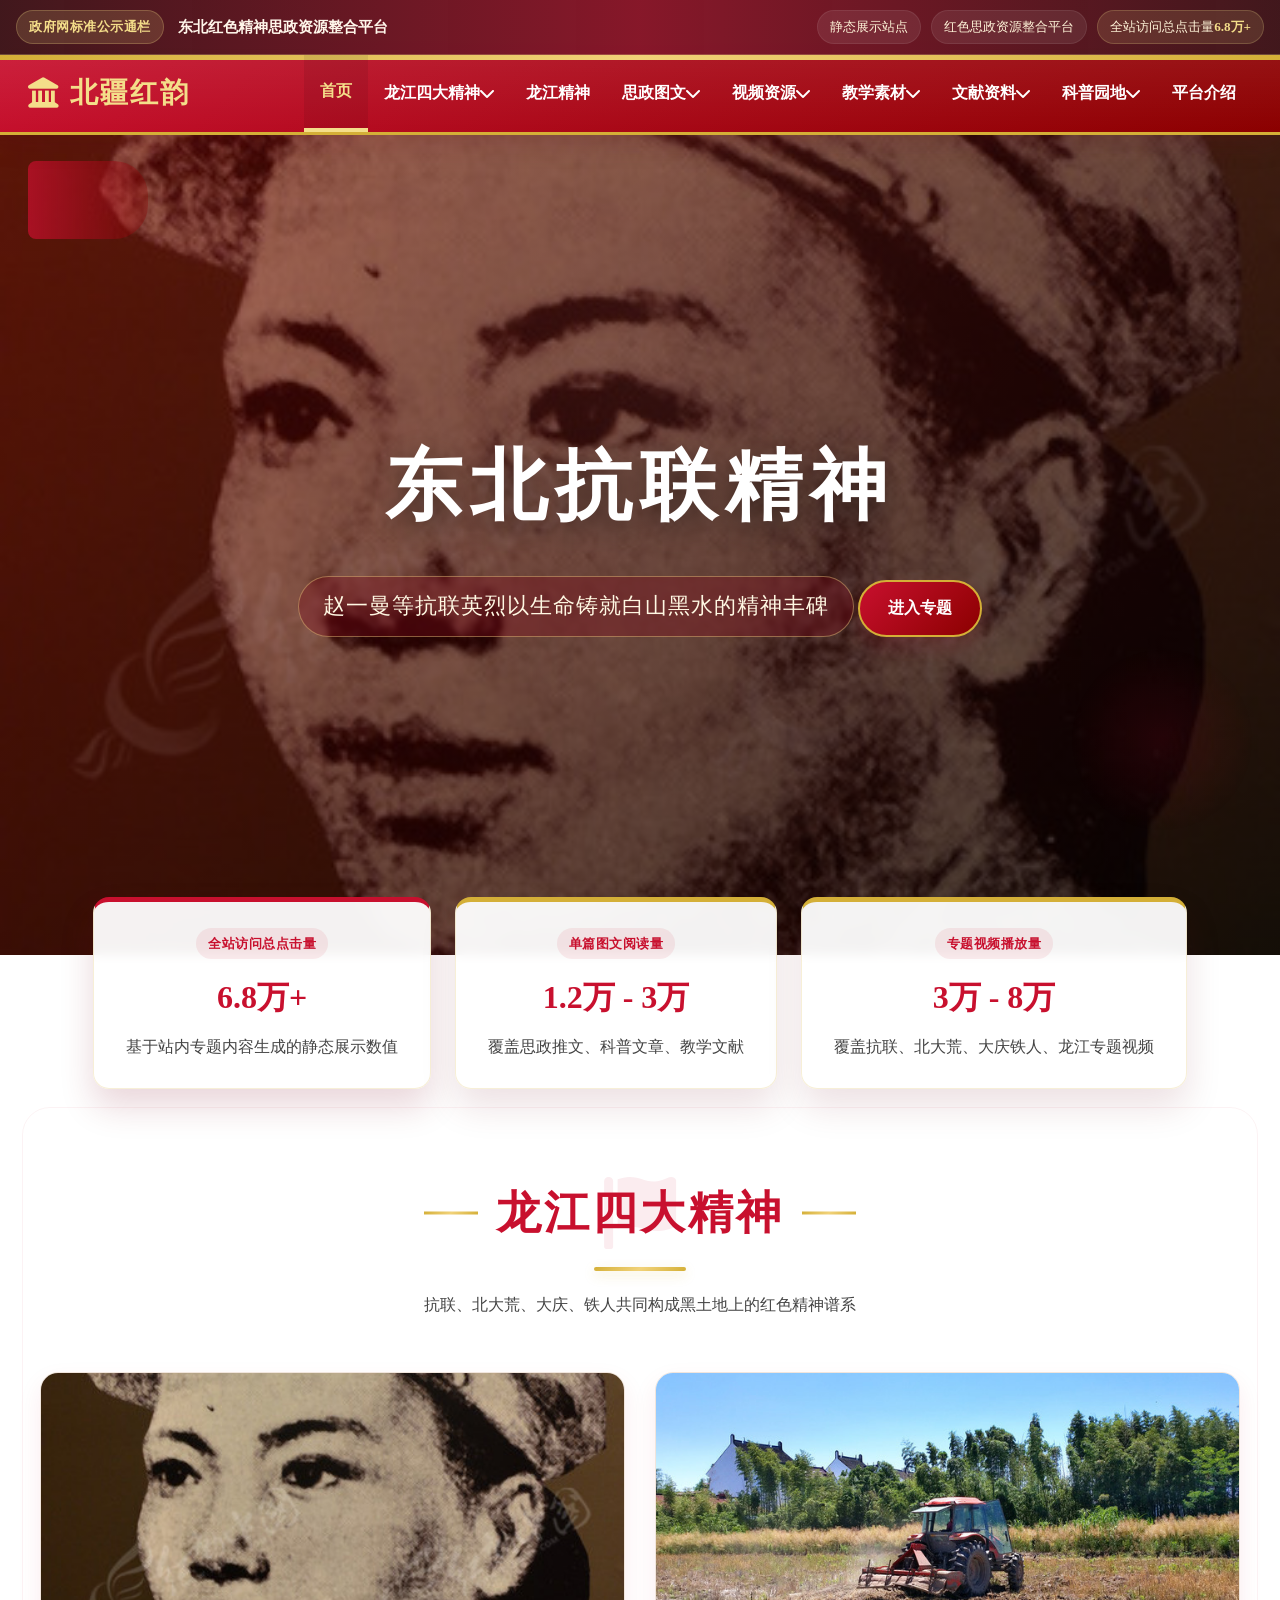
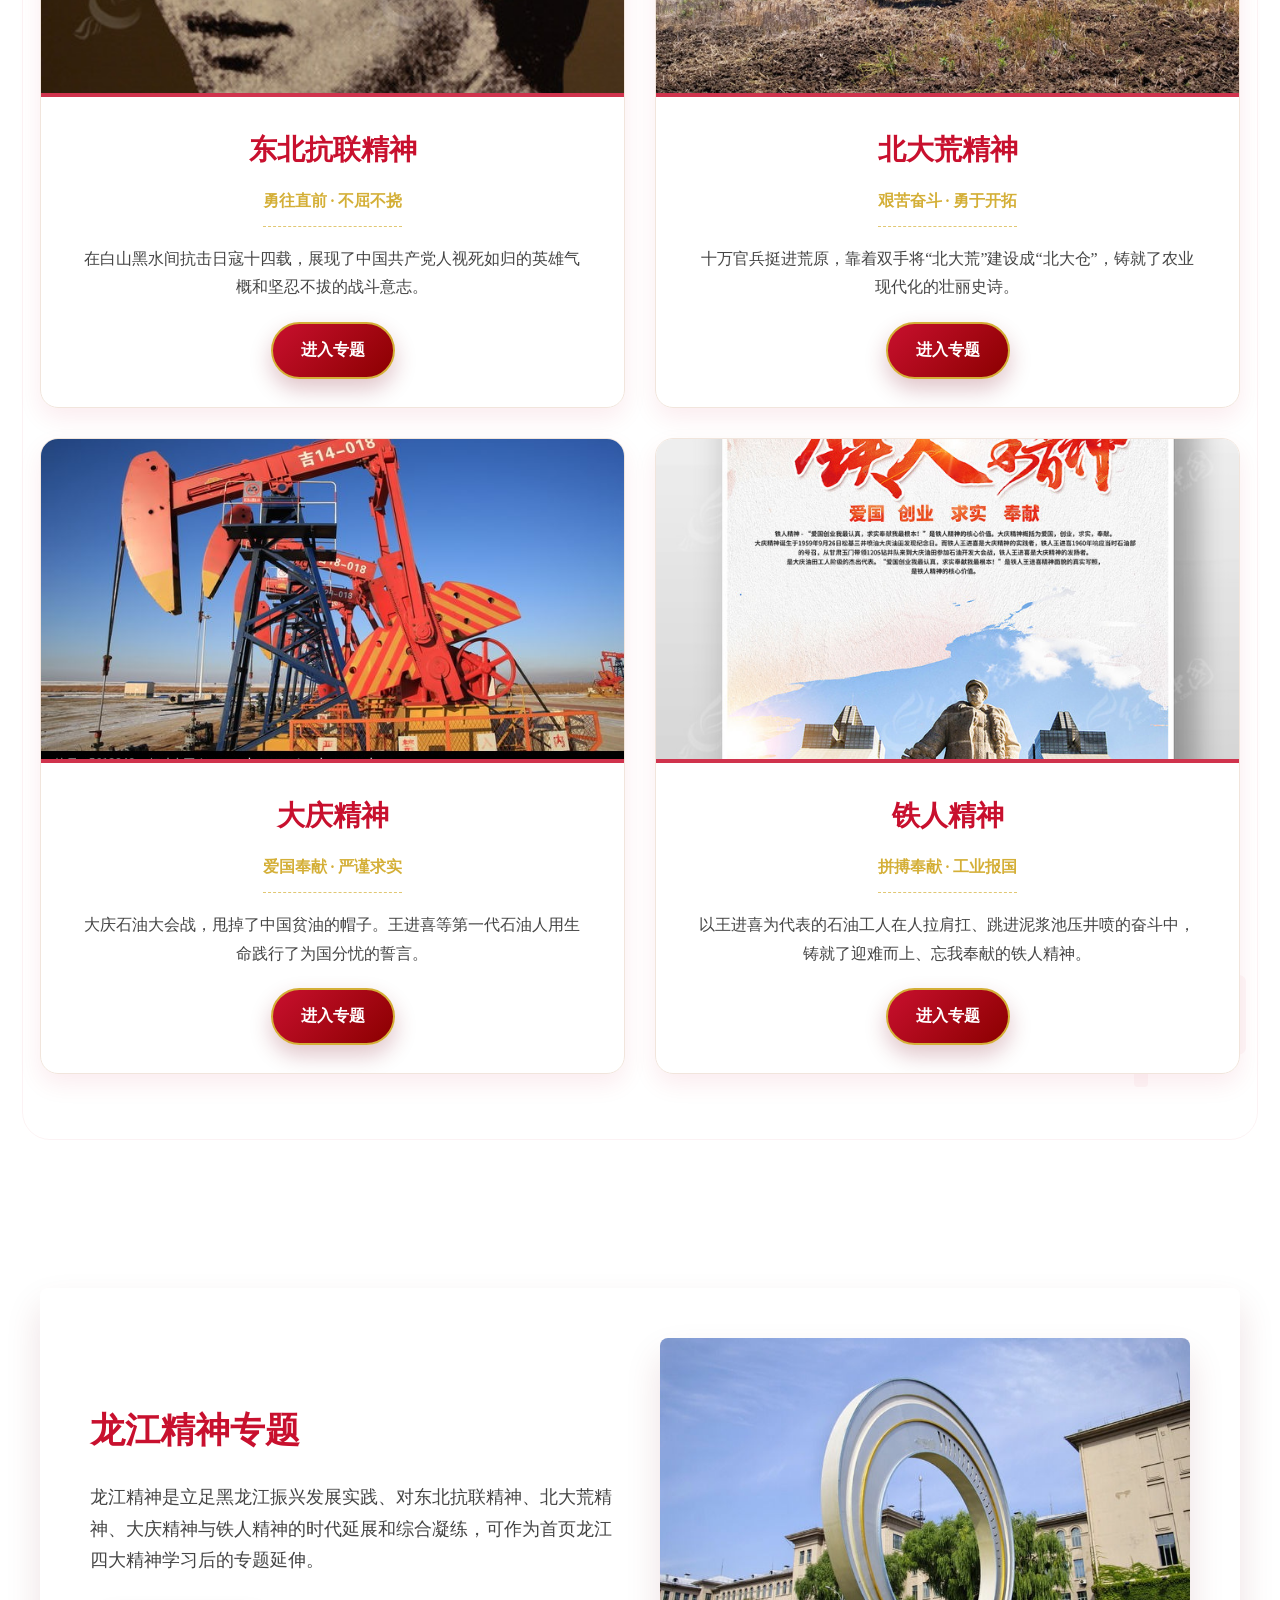
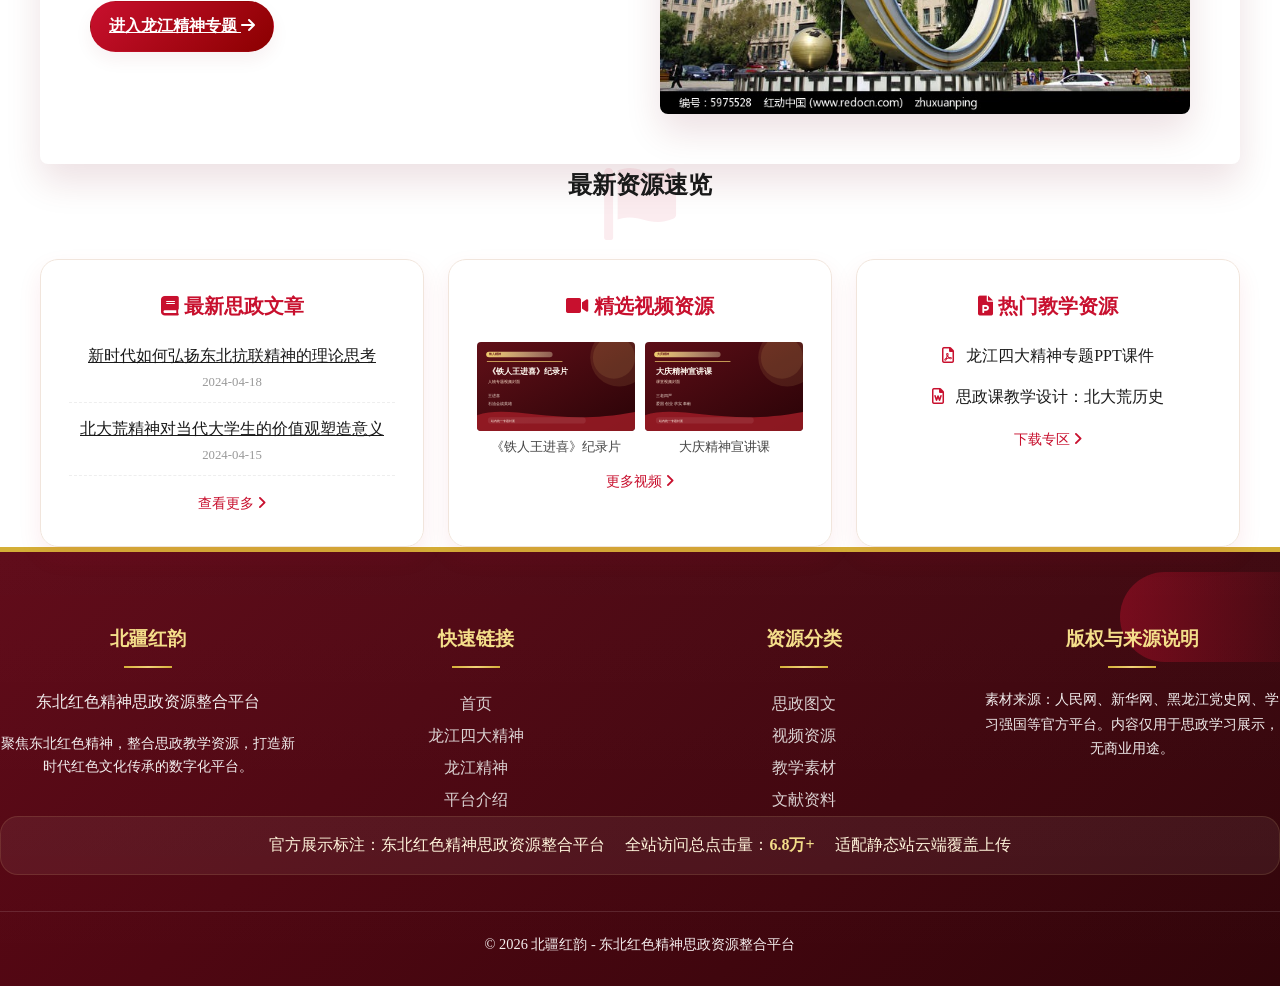
==== commit ec09b3dd: "feat: refresh portal assets and deployment content" ====
--- a/index.html
+++ b/index.html
@@ -16,7 +16,7 @@
             <ul class="nav-links">
                 <li class="nav-item"><a href="index.html" class="active">首页</a></li>
                 <li class="nav-item">
-                    <a href="spirit-anti-japanese.html">东北四大精神 <i class="fas fa-chevron-down"></i></a>
+                    <a href="spirit-anti-japanese.html">龙江四大精神 <i class="fas fa-chevron-down"></i></a>
                     <div class="dropdown">
                         <a href="spirit-anti-japanese.html">抗联精神</a>
                         <a href="spirit-beidahuang.html">北大荒精神</a>
@@ -70,7 +70,7 @@
                         <a href="classroom.html?cat=term">红色词条</a>
                     </div>
                 </li>
-                <li class="nav-item"><a href="about.html">项目介绍</a></li>
+                <li class="nav-item"><a href="about.html">平台介绍</a></li>
             </ul>
         </div>
     </nav>
@@ -79,9 +79,9 @@
     <header class="hero-banner">
         <div class="hero-slide">
             <div class="hero-content">
-                <h1>北疆红韵</h1>
-                <p>东北红色精神思政资源整合平台</p>
-                <a href="#spirit-intro" class="hero-btn">开启学习之旅</a>
+                <h1>东北抗联精神</h1>
+                <p>赵一曼等抗联英烈以生命铸就白山黑水的精神丰碑</p>
+                <a href="spirit-anti-japanese.html" class="hero-btn">进入专题</a>
             </div>
         </div>
         <div class="hero-slide">
@@ -93,9 +93,16 @@
         </div>
         <div class="hero-slide">
             <div class="hero-content">
-                <h1>大庆/铁人精神</h1>
-                <p>宁肯少活二十年，拼命拿下大油田</p>
+                <h1>大庆精神</h1>
+                <p>石油大会战激荡起爱国、创业、求实、奉献的工业史诗</p>
                 <a href="spirit-daqing.html" class="hero-btn">进入专题</a>
+            </div>
+        </div>
+        <div class="hero-slide">
+            <div class="hero-content">
+                <h1>铁人精神</h1>
+                <p>王进喜挺起民族工业脊梁，树起工人阶级精神坐标</p>
+                <a href="spirit-ironman.html" class="hero-btn">进入专题</a>
             </div>
         </div>
     </header>
@@ -104,15 +111,15 @@
     <section id="spirit-intro" class="unified-section">
         <div class="section-container">
             <div class="section-title">
-                <h2>四大核心精神</h2>
+                <h2>龙江四大精神</h2>
                 <div class="divider"></div>
-                <p class="section-subtitle">根植黑土地，铸就中国魂</p>
+                <p class="section-subtitle">抗联、北大荒、大庆、铁人共同构成黑土地上的红色精神谱系</p>
             </div>
             
             <div class="people-grid">
                 <div class="card people-card">
                     <div class="people-img-wrapper">
-                        <img src="https://images.unsplash.com/photo-1547841243-eacb14453cd9?q=80&w=2070" class="people-img" alt="东北抗联精神">
+                        <img src="[data-uri]" class="people-img" alt="东北抗联精神">
                     </div>
                     <div class="people-info">
                         <h3>东北抗联精神</h3>
@@ -124,7 +131,7 @@
 
                 <div class="card people-card">
                     <div class="people-img-wrapper">
-                        <img src="https://images.unsplash.com/photo-1500382017468-9049fed747ef?q=80&w=2070" class="people-img" alt="北大荒精神">
+                        <img src="[data-uri]" class="people-img" alt="北大荒精神">
                     </div>
                     <div class="people-info">
                         <h3>北大荒精神</h3>
@@ -136,7 +143,7 @@
 
                 <div class="card people-card">
                     <div class="people-img-wrapper">
-                        <img src="https://images.unsplash.com/photo-1541829070764-84a7d30dee6b?q=80&w=2070" class="people-img" alt="大庆精神">
+                        <img src="[data-uri]" class="people-img" alt="大庆精神">
                     </div>
                     <div class="people-info">
                         <h3>大庆精神</h3>
@@ -145,6 +152,18 @@
                         <a href="spirit-daqing.html" class="btn-gold spirit-card-link">进入专题</a>
                     </div>
                 </div>
+
+                <div class="card people-card">
+                    <div class="people-img-wrapper">
+                        <img src="[data-uri]" class="people-img" alt="铁人精神">
+                    </div>
+                    <div class="people-info">
+                        <h3>铁人精神</h3>
+                        <span class="role">拼搏奉献 · 工业报国</span>
+                        <p>以王进喜为代表的石油工人在人拉肩扛、跳进泥浆池压井喷的奋斗中，铸就了迎难而上、忘我奉献的铁人精神。</p>
+                        <a href="spirit-ironman.html" class="btn-gold spirit-card-link">进入专题</a>
+                    </div>
+                </div>
             </div>
         </div>
     </section>
@@ -155,12 +174,12 @@
         <section class="home-feature-panel">
             <div class="home-feature-panel__inner">
                 <div class="home-feature-panel__content">
-                    <h2 class="home-feature-panel__title">龙江精神 · 薪火相传</h2>
-                    <p class="home-feature-panel__desc">黑龙江是一片英雄的土地。从抗联将士的浴血奋战，到垦荒大军的战天斗地；从石油工人的无私奉献，到新时代龙江人的创新突破，这片土地孕育了伟大的龙江精神。</p>
+                    <h2 class="home-feature-panel__title">龙江精神专题</h2>
+                    <p class="home-feature-panel__desc">龙江精神是立足黑龙江振兴发展实践、对东北抗联精神、北大荒精神、大庆精神与铁人精神的时代延展和综合凝练，可作为首页龙江四大精神学习后的专题延伸。</p>
                     <a href="spirit-longjiang.html" class="filter-btn active home-feature-panel__action">进入龙江精神专题 <i class="fas fa-arrow-right"></i></a>
                 </div>
                 <div class="home-feature-panel__media">
-                    <img src="https://images.unsplash.com/photo-1541829070764-84a7d30dee6b?q=80&w=2070" class="home-feature-panel__image" alt="龙江精神专题">
+                    <img src="[data-uri]" class="home-feature-panel__image" alt="龙江精神专题">
                 </div>
             </div>
         </section>
@@ -190,11 +209,11 @@
                     <h4><i class="fas fa-video"></i> 精选视频资源</h4>
                     <div class="home-preview-gallery">
                         <div class="home-preview-gallery__item">
-                            <img src="https://images.unsplash.com/photo-1536440136628-849c177e76a1?q=80&w=1925&auto=format&fit=crop" class="home-preview-gallery__image" alt="《铁人王进喜》纪录片">
+                            <img src="[data-uri]" class="home-preview-gallery__image" alt="《铁人王进喜》纪录片">
                             <p class="home-preview-gallery__title">《铁人王进喜》纪录片</p>
                         </div>
                         <div class="home-preview-gallery__item">
-                            <img src="https://images.unsplash.com/photo-1485846234645-a62644f84728?q=80&w=2059&auto=format&fit=crop" class="home-preview-gallery__image" alt="大庆精神宣讲课">
+                            <img src="[data-uri]" class="home-preview-gallery__image" alt="大庆精神宣讲课">
                             <p class="home-preview-gallery__title">大庆精神宣讲课</p>
                         </div>
                     </div>
@@ -206,7 +225,7 @@
                     <h4><i class="fas fa-file-powerpoint"></i> 热门教学资源</h4>
                     <ul class="home-preview-list">
                         <li class="home-preview-list__item home-preview-list__item--plain">
-                            <i class="far fa-file-pdf home-preview-resource-icon home-preview-resource-icon--pdf"></i> 东北四大精神专题PPT课件
+                            <i class="far fa-file-pdf home-preview-resource-icon home-preview-resource-icon--pdf"></i> 龙江四大精神专题PPT课件
                         </li>
                         <li class="home-preview-list__item home-preview-list__item--plain">
                             <i class="far fa-file-word home-preview-resource-icon home-preview-resource-icon--word"></i> 思政课教学设计：北大荒历史
@@ -216,26 +235,22 @@
                 </div>
             </div>
         </section>
-
-        <div class="project-mark">
-            <strong>项目标识：</strong>佳木斯大学2026年大学生创新创业训练计划红色思政专项项目
-        </div>
     </main>
 
     <footer class="footer">
         <div class="footer-grid">
             <div>
                 <h4>北疆红韵</h4>
-                <p>佳木斯大学2026年大学生创新创业训练计划红色思政专项项目</p>
+                <p>东北红色精神思政资源整合平台</p>
                 <p class="footer-brand-desc">聚焦东北红色精神，整合思政教学资源，打造新时代红色文化传承的数字化平台。</p>
             </div>
             <div>
                 <h4>快速链接</h4>
                 <ul class="footer-link-list">
                     <li><a href="index.html">首页</a></li>
-                    <li><a href="spirit-anti-japanese.html">四大精神</a></li>
+                    <li><a href="spirit-anti-japanese.html">龙江四大精神</a></li>
                     <li><a href="spirit-longjiang.html">龙江精神</a></li>
-                    <li><a href="about.html">项目介绍</a></li>
+                    <li><a href="about.html">平台介绍</a></li>
                 </ul>
             </div>
             <div>
@@ -253,7 +268,7 @@
             </div>
         </div>
         <div class="footer-bottom">
-            <p>&copy; 2026 北疆红韵 - 东北红色精神思政资源整合平台 | 佳木斯大学2026年大学生创新创业训练计划红色思政专项项目</p>
+            <p>&copy; 2026 北疆红韵 - 东北红色精神思政资源整合平台 </p>
         </div>
     </footer>
 
--- a/css/style.css
+++ b/css/style.css
@@ -35,10 +35,14 @@
     color: var(--text-dark);
     line-height: 1.8;
     background:
+        linear-gradient(180deg, rgba(248, 243, 237, 0.92), rgba(253, 251, 247, 0.94)),
         radial-gradient(circle at top left, rgba(200, 16, 46, 0.08), transparent 25%),
         radial-gradient(circle at 85% 15%, rgba(212, 175, 55, 0.08), transparent 20%),
+        var(--site-bg-image, none),
         url("https://www.transparenttextures.com/patterns/pinstriped-suit.png"),
         linear-gradient(180deg, #f8f3ed 0%, #fdfbf7 35%, #faf7f2 100%);
+    background-position: center, top left, 85% 15%, center top, center, center;
+    background-size: auto, auto, auto, cover, auto, auto;
     background-attachment: fixed;
     position: relative;
 }
@@ -657,6 +661,10 @@
     gap: 30px;
 }
 
+#spirit-intro .people-grid {
+    grid-template-columns: repeat(2, minmax(0, 1fr));
+}
+
 .people-card {
     display: flex;
     flex-direction: column;
@@ -706,6 +714,17 @@
     font-size: 0.98rem;
     font-weight: 700;
     border-bottom: 1px dashed rgba(212, 175, 55, 0.7);
+}
+
+.people-fact {
+    margin: 0 0 14px;
+    padding: 10px 14px;
+    border-radius: 999px;
+    background: rgba(200, 16, 46, 0.08);
+    color: var(--primary-red);
+    font-size: 0.92rem;
+    font-weight: 700;
+    line-height: 1.5;
 }
 
 .people-info p,
